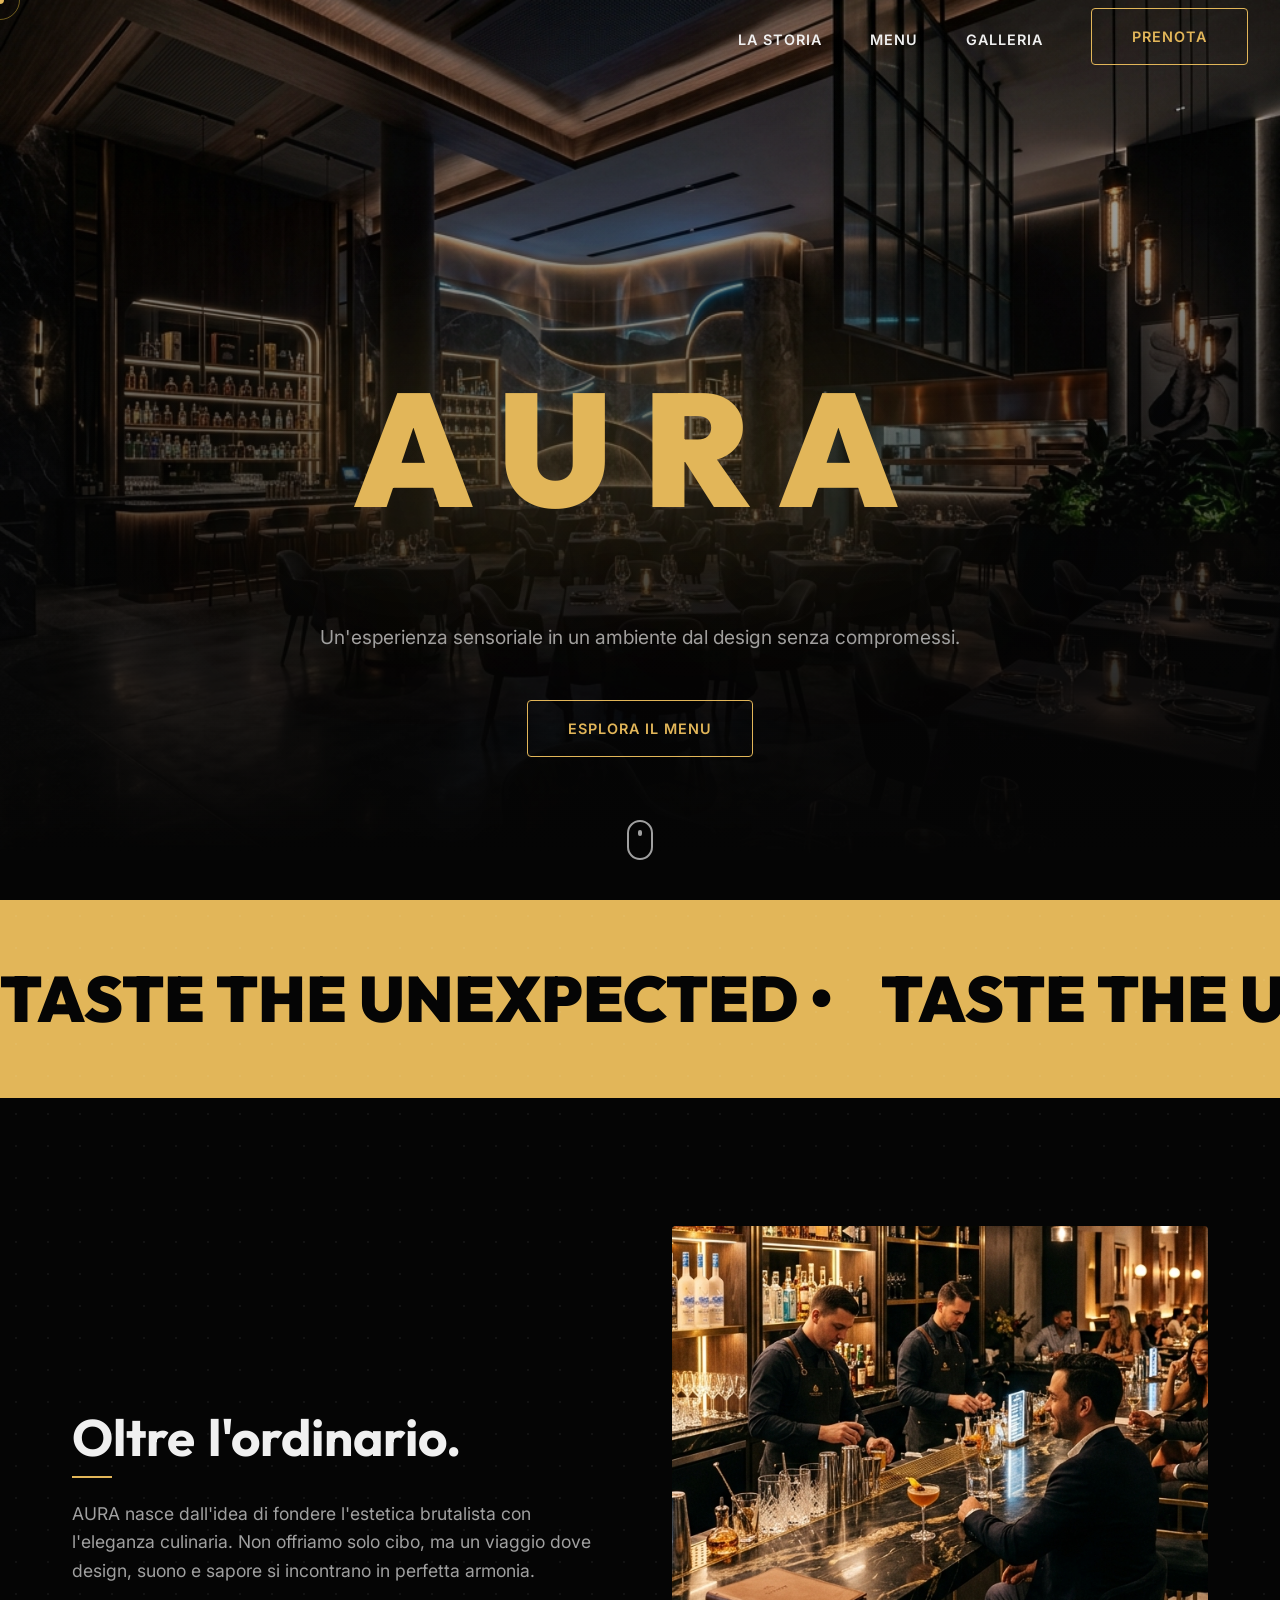
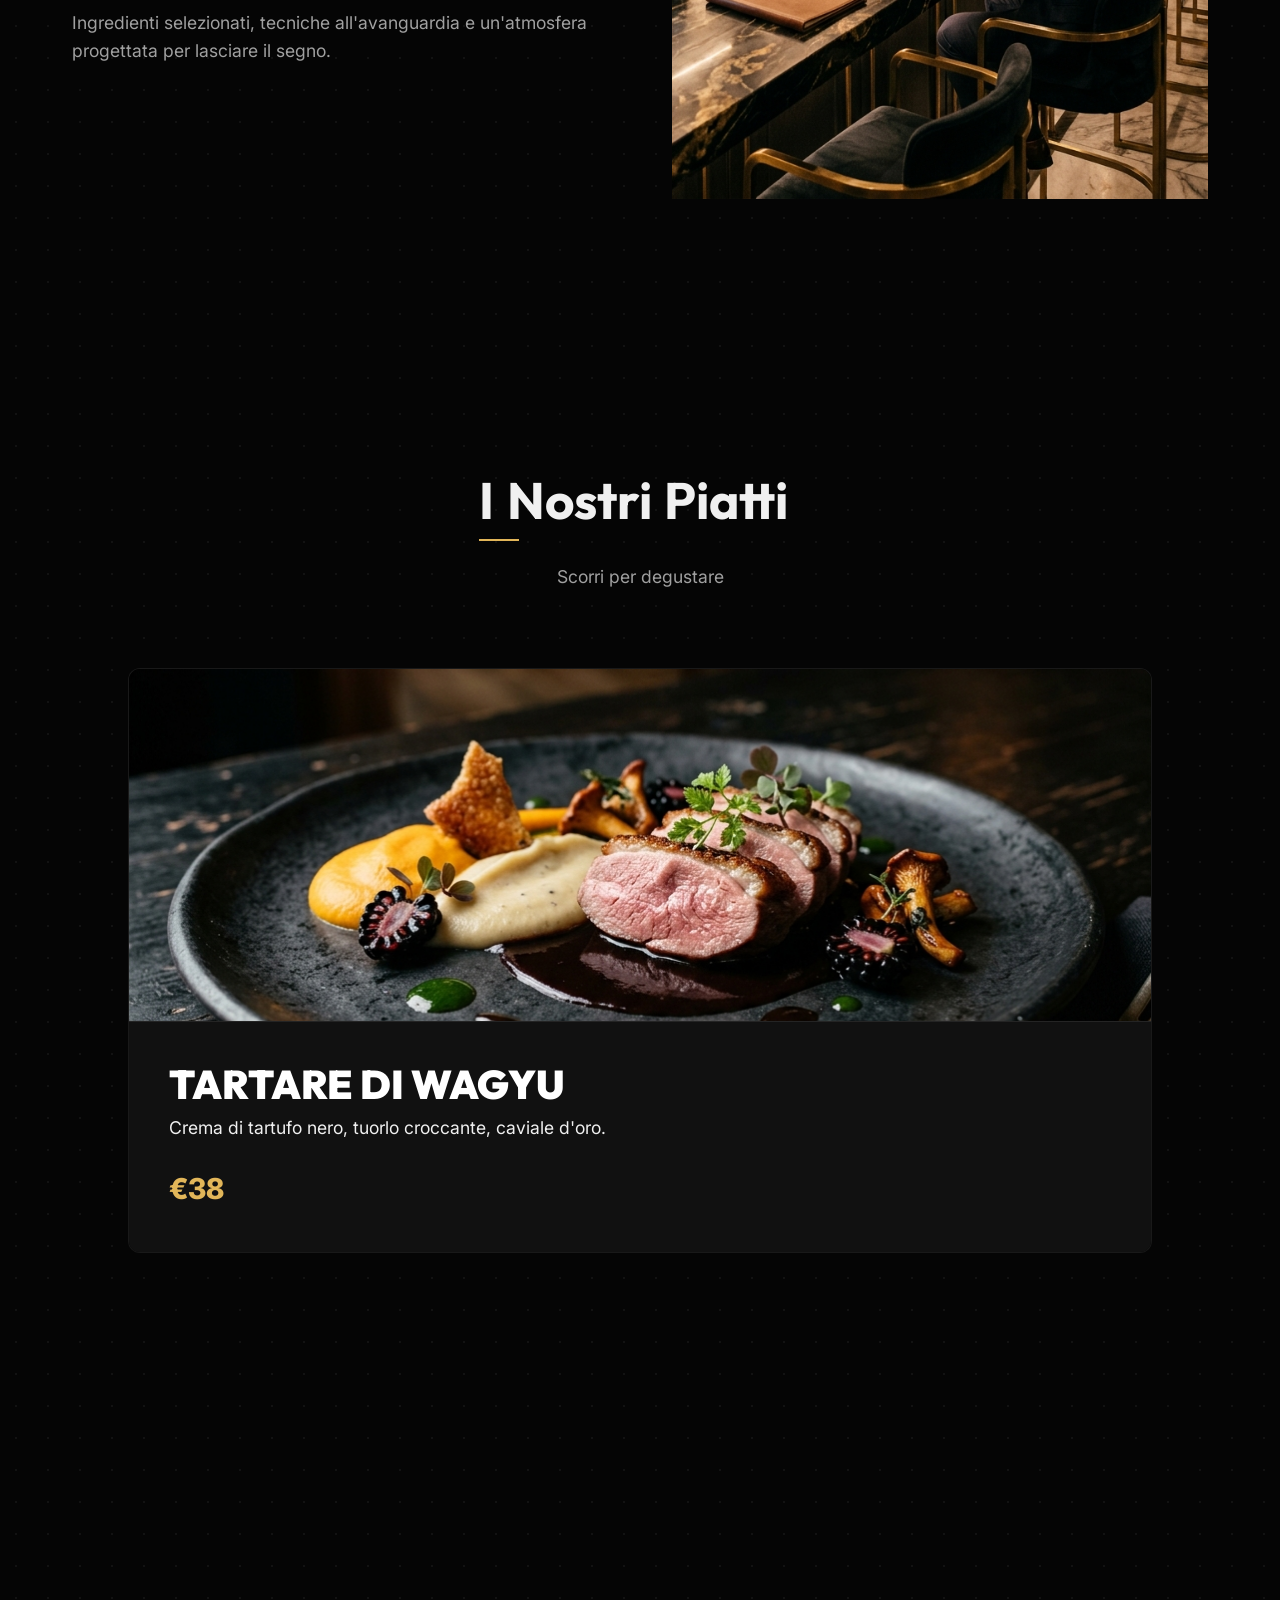
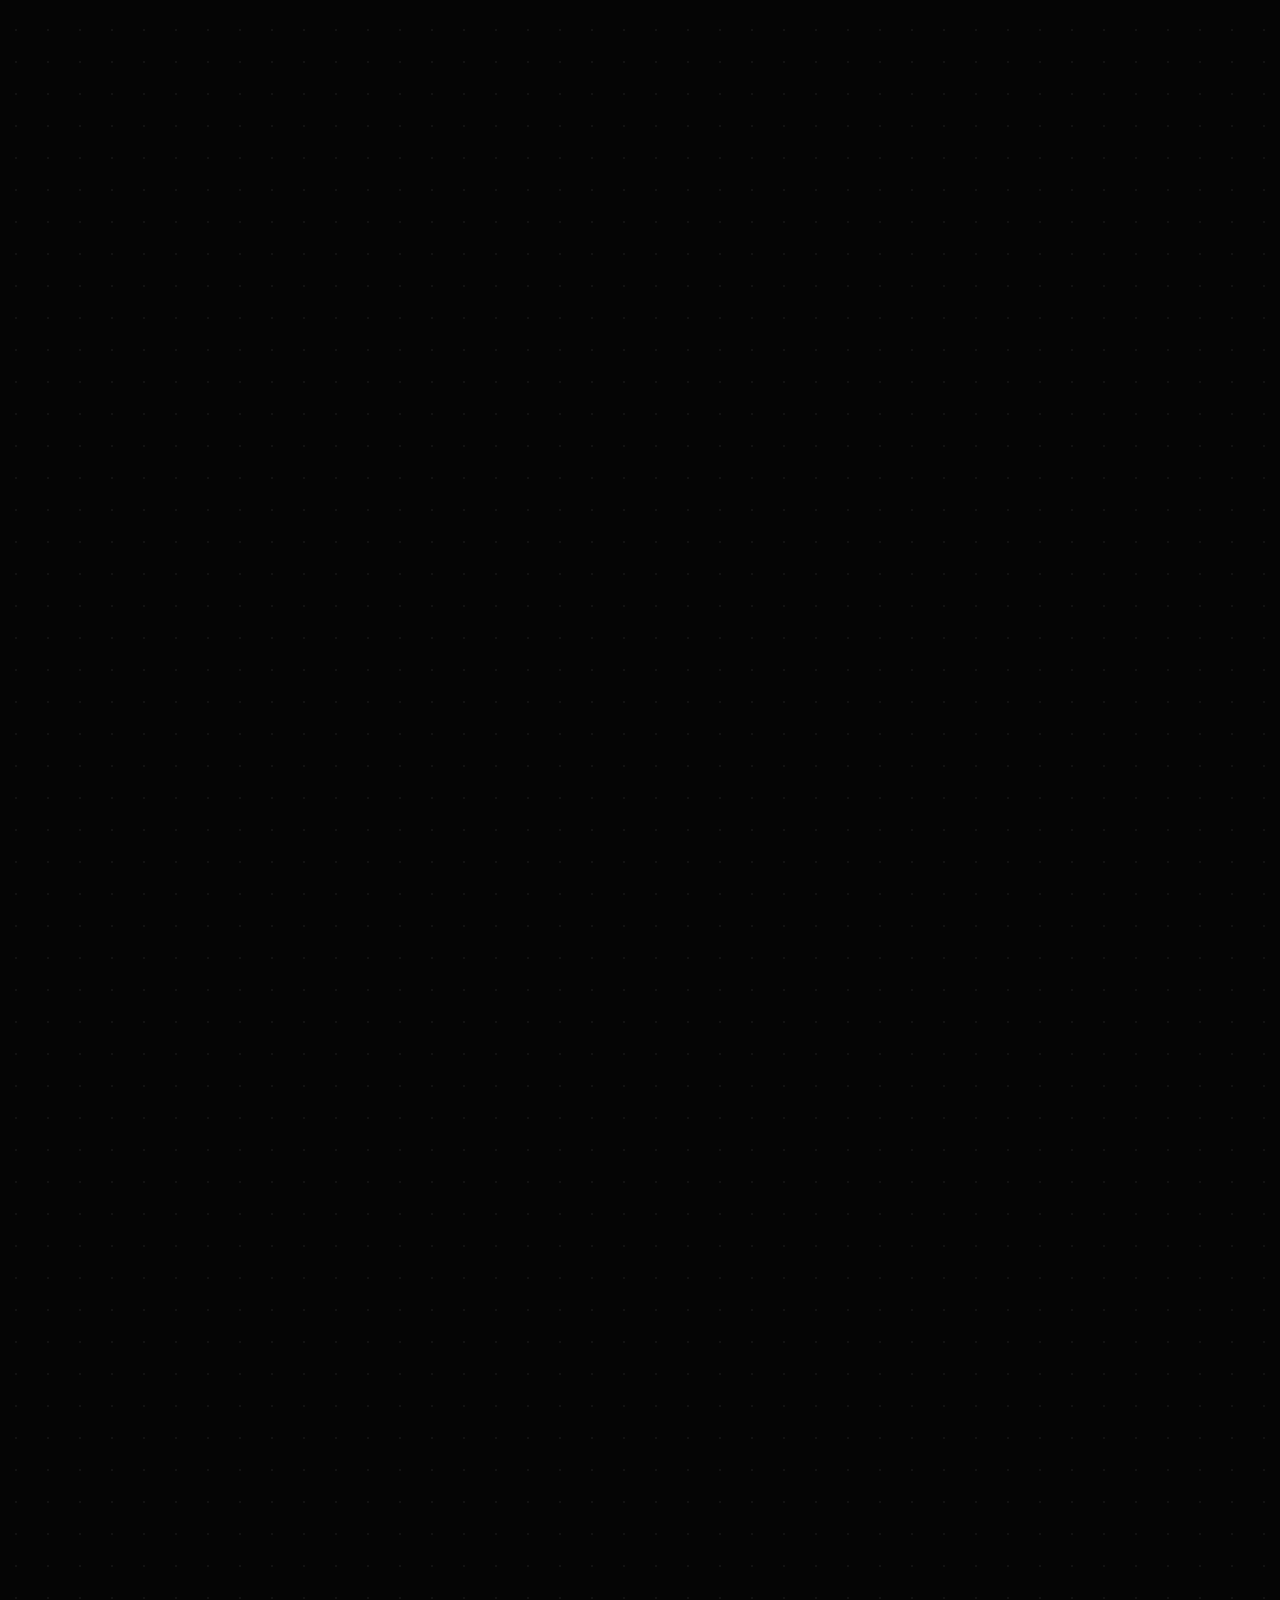
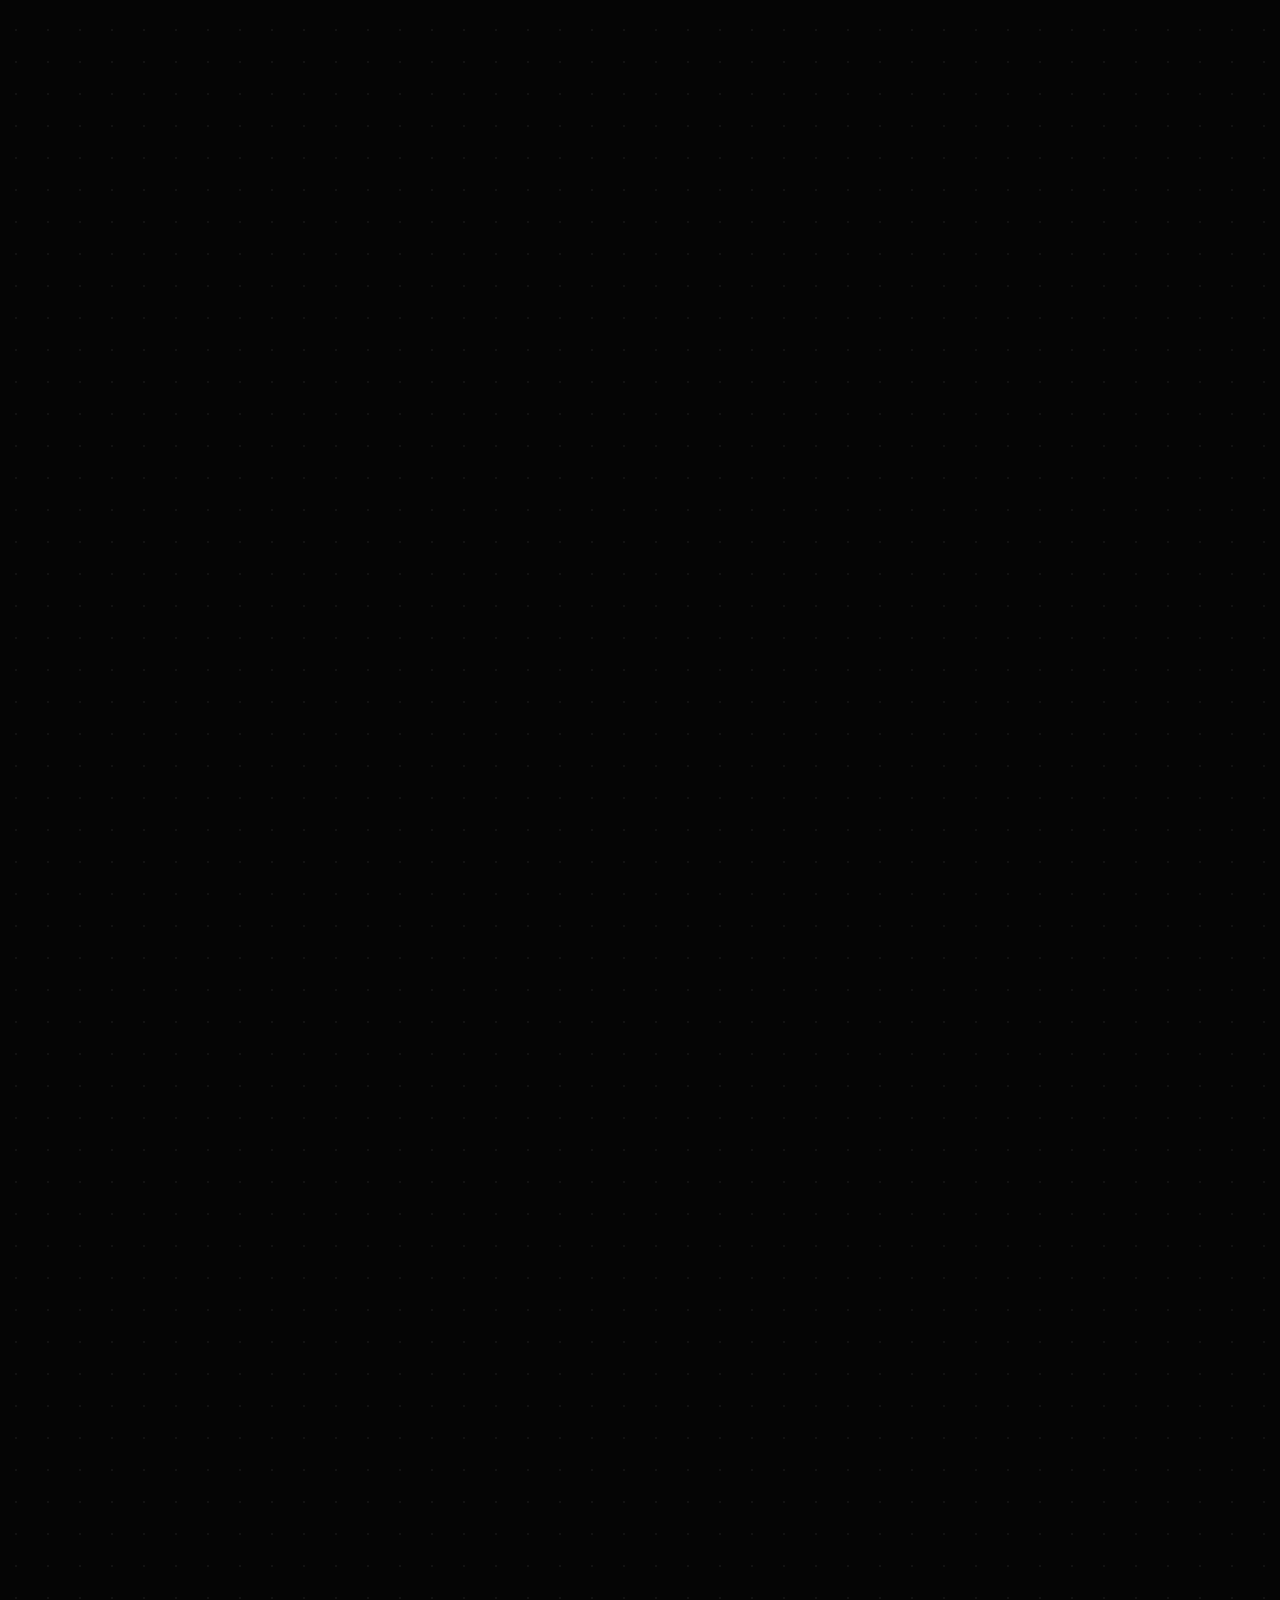
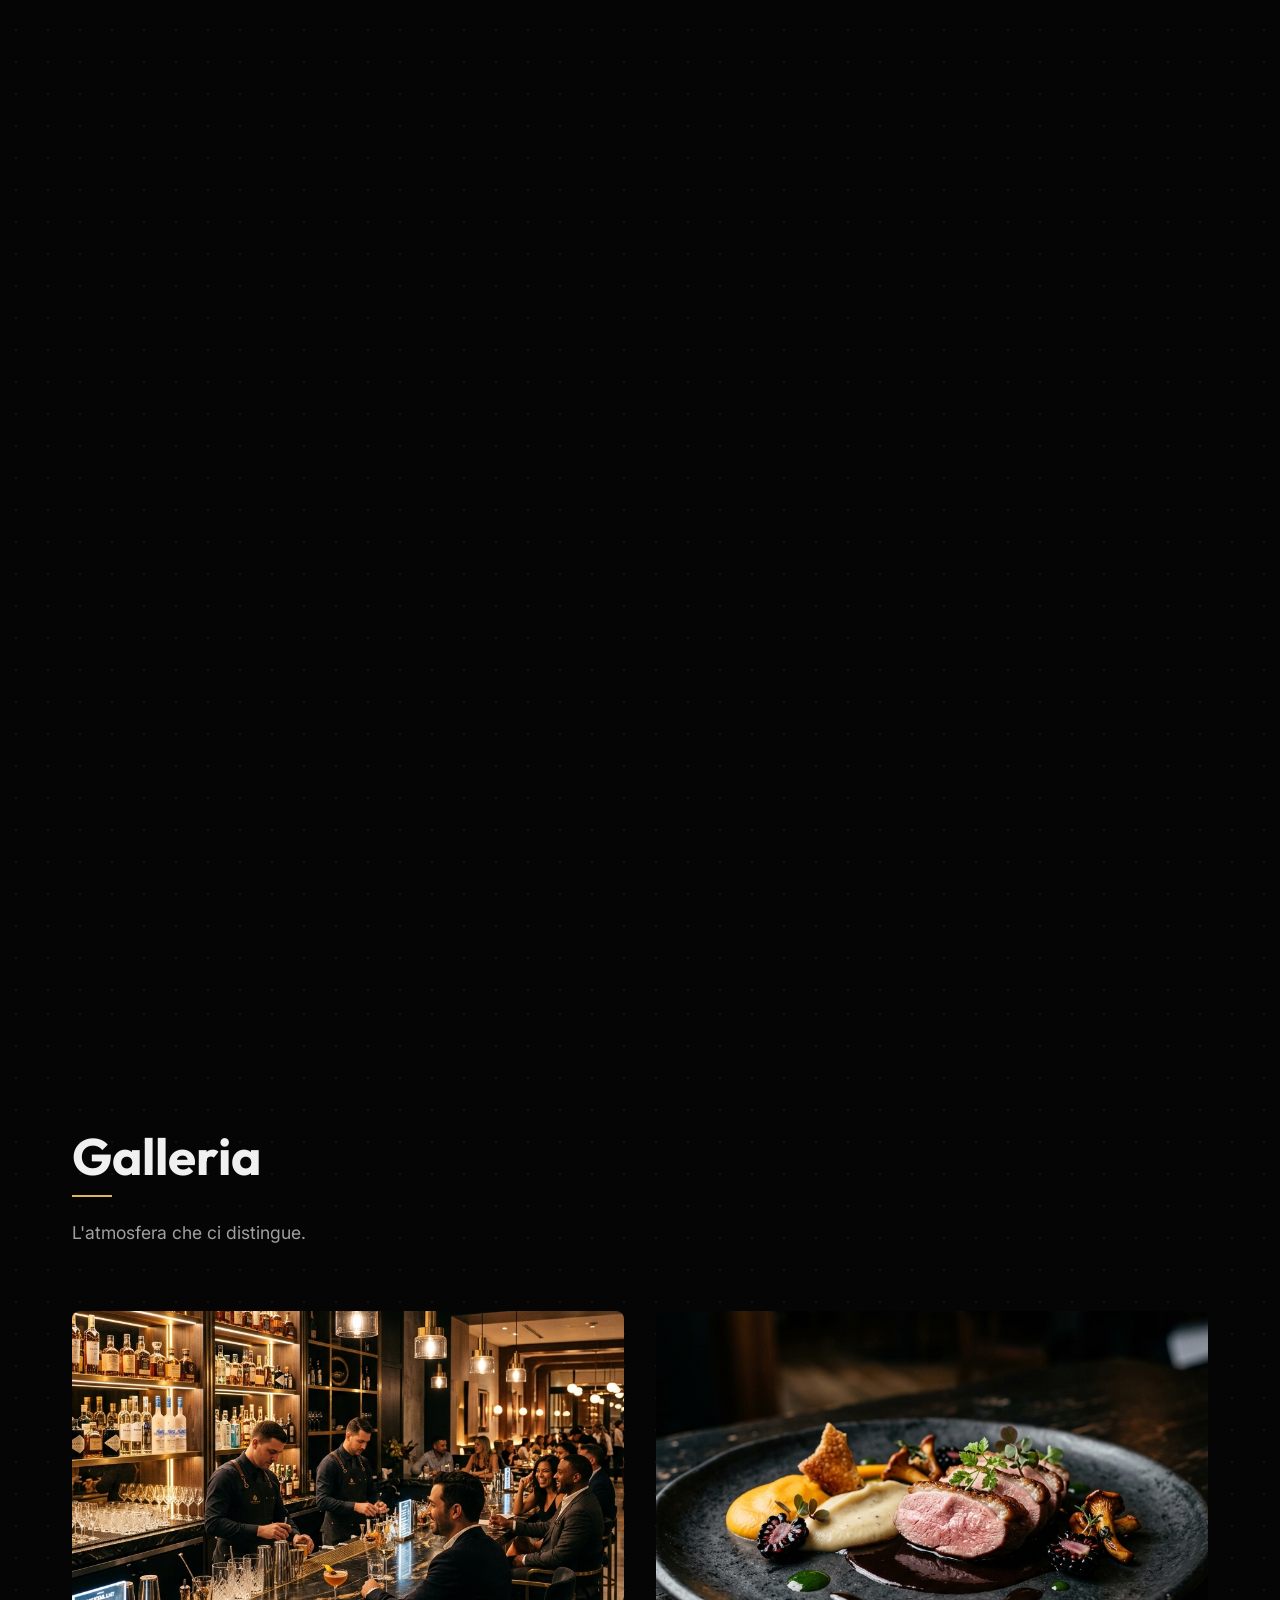
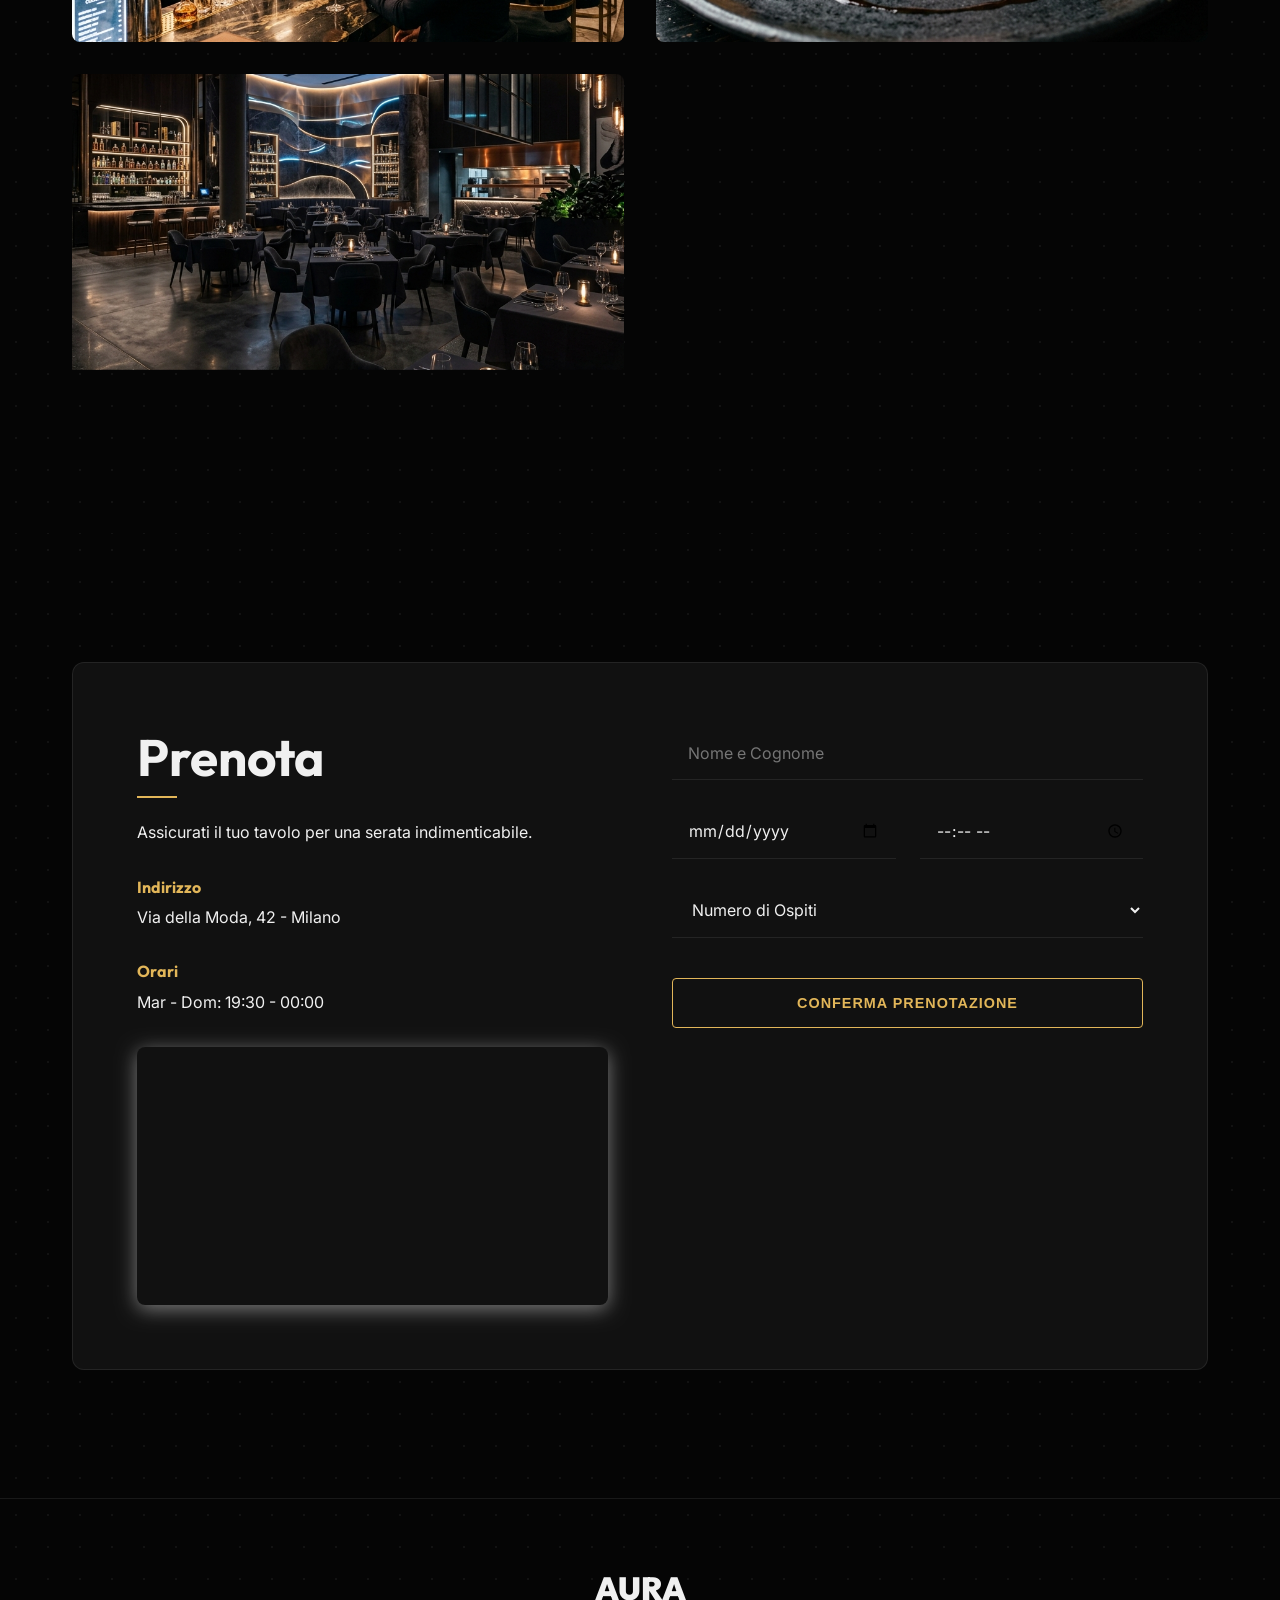
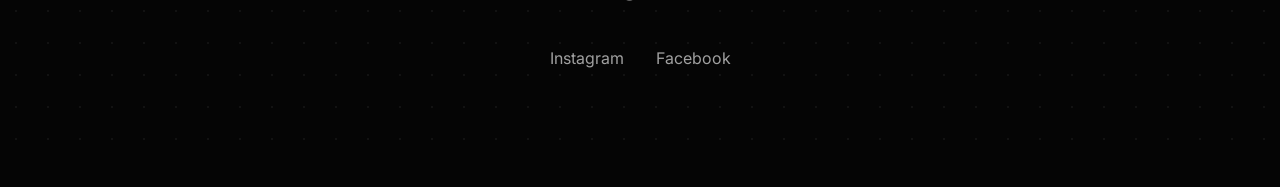
==== index.html @ 0e113607 "Add files via upload" ====
<!DOCTYPE html>
<html lang="it">
<head>
    <meta charset="UTF-8">
    <meta name="viewport" content="width=device-width, initial-scale=1.0">
    <title>AURA | Ristorante Moderno</title>
    <meta name="description" content="AURA - Un'esperienza culinaria moderna ed elegante.">
    <link rel="stylesheet" href="style.css?v=3">
    <link rel="preconnect" href="https://fonts.googleapis.com">
    <link rel="preconnect" href="https://fonts.gstatic.com" crossorigin>
    <link href="https://fonts.googleapis.com/css2?family=Inter:wght@300;400;600;800&family=Outfit:wght@400;700;900&display=swap" rel="stylesheet">
</head>
<body>
    <div class="preloader">AURA</div>
    <div id="cursor" class="custom-cursor"></div>
    <div id="cursor-follower" class="custom-cursor-follower"></div>

    <nav class="navbar" id="navbar">
        <div class="nav-container">
            <a href="#home" class="logo">AURA</a>
            <ul class="nav-links">
                <li><a href="#about" class="nav-item">La Storia</a></li>
                <li><a href="#menu" class="nav-item">Menu</a></li>
                <li><a href="#gallery" class="nav-item">Galleria</a></li>
                <li><a href="#contact" class="nav-item btn-primary">Prenota</a></li>
            </ul>
            <div class="hamburger">
                <span class="bar"></span>
                <span class="bar"></span>
            </div>
        </div>
    </nav>

    <main>
        <!-- HERO SECTION -->
        <header class="hero" id="home">
            <div class="hero-bg" style="background-image: url('assets/hero.png');"></div>
            <div class="hero-overlay"></div>
            <div class="hero-content">
                <p class="hero-subtitle">Un'esperienza sensoriale in un ambiente dal design senza compromessi.</p>
                <a href="#menu" class="btn-primary hero-btn">Esplora il Menu</a>
            </div>
            <div class="scroll-indicator">
                <div class="mouse">
                    <div class="wheel"></div>
                </div>
            </div>
        </header>

        <!-- MARQUEE SECTION -->
        <div class="marquee-section">
            <div class="marquee-inner">
                <span>TASTE THE UNEXPECTED &bull; </span>
                <span>TASTE THE UNEXPECTED &bull; </span>
                <span>TASTE THE UNEXPECTED &bull; </span>
                <span>TASTE THE UNEXPECTED &bull; </span>
                <span>TASTE THE UNEXPECTED &bull; </span>
            </div>
        </div>

        <!-- ABOUT SECTION -->
        <section id="about" class="about section dark-section">
            <div class="container">
                <div class="about-grid">
                    <div class="about-text">
                        <h2 class="section-title scroll-reveal-text"><span class="text-inner">Oltre l'ordinario.</span></h2>
                        <p class="scroll-reveal delay-1">AURA nasce dall'idea di fondere l'estetica brutalista con l'eleganza culinaria. Non offriamo solo cibo, ma un viaggio dove design, suono e sapore si incontrano in perfetta armonia.</p>
                        <p class="scroll-reveal delay-2">Ingredienti selezionati, tecniche all'avanguardia e un'atmosfera progettata per lasciare il segno.</p>
                    </div>
                    <div class="about-image scroll-reveal-scale delay-3">
                        <div class="image-box dark-box">
                            <img src="assets/gallery1.png" alt="AURA Atmosfera">
                        </div>
                    </div>
                </div>
            </div>
        </section>

        <!-- MENU SECTION (PINNED SCROLL) -->
        <section id="menu" class="menu-pinned-section dark-section">
            <div class="menu-sticky-container">
                <div class="menu-header">
                    <h2 class="section-title scroll-reveal-text"><span class="text-inner">I Nostri Piatti</span></h2>
                    <p class="section-subtitle">Scorri per degustare</p>
                </div>
                
                <div class="menu-horizontal-wrapper">
                    <!-- Piatto 1 -->
                    <div class="menu-card bento-item">
                        <div class="card-img-box">
                            <img src="assets/dish1.png" alt="Tartare di Wagyu">
                        </div>
                        <div class="bento-content">
                            <h3 class="dish-title">Tartare di Wagyu</h3>
                            <p class="dish-desc">Crema di tartufo nero, tuorlo croccante, caviale d'oro.</p>
                            <span class="price">€38</span>
                        </div>
                    </div>
                    <!-- Piatto 2 -->
                    <div class="menu-card bento-item">
                        <div class="card-img-box">
                            <img src="../../brain/0fe5d09e-303a-4385-8b49-ede60c1702dc/dish_risotto_1777119007288.png" alt="Risotto Zafferano & Liquirizia">
                        </div>
                        <div class="bento-content">
                            <h3 class="dish-title">Risotto Zafferano</h3>
                            <p class="dish-desc">Zafferano di Navelli, polvere di liquirizia, ristretto di vitello.</p>
                            <span class="price">€28</span>
                        </div>
                    </div>
                    <!-- Piatto 3 -->
                    <div class="menu-card bento-item">
                        <div class="card-img-box">
                            <img src="../../brain/0fe5d09e-303a-4385-8b49-ede60c1702dc/dish_lobster_1777119021095.png" alt="Astice Blu">
                        </div>
                        <div class="bento-content">
                            <h3 class="dish-title">Astice Blu</h3>
                            <p class="dish-desc">Burro nocciola, yuzu, spuma di patate affumicate.</p>
                            <span class="price">€45</span>
                        </div>
                    </div>
                    <!-- Piatto 4 -->
                    <div class="menu-card bento-item">
                        <div class="card-img-box">
                            <img src="assets/hero.png" alt="Degustazione AURA">
                        </div>
                        <div class="bento-content">
                            <h3 class="dish-title">Degustazione AURA</h3>
                            <p class="dish-desc">Il percorso completo dello Chef in 7 portate.</p>
                            <span class="price">€120</span>
                        </div>
                    </div>
                </div>
            </div>
        </section>

        <!-- GALLERY SECTION -->
        <section id="gallery" class="gallery section">
            <div class="container">
                <div class="section-header">
                    <h2 class="section-title scroll-reveal-text"><span class="text-inner">Galleria</span></h2>
                    <p class="section-subtitle scroll-reveal delay-1">L'atmosfera che ci distingue.</p>
                </div>
                <div class="gallery-grid">
                    <div class="gallery-item scroll-reveal-scale"><img src="assets/gallery1.png" alt="Gallery Image 1" class="gallery-img"></div>
                    <div class="gallery-item scroll-reveal-scale delay-1"><img src="assets/dish1.png" alt="Gallery Image 2" class="gallery-img"></div>
                    <div class="gallery-item scroll-reveal-scale delay-2"><img src="assets/hero.png" alt="Gallery Image 3" class="gallery-img"></div>
                </div>
            </div>
        </section>

        <!-- CONTACT SECTION -->
        <section id="contact" class="contact section">
            <div class="container">
                <div class="contact-wrapper scroll-reveal">
                    <div class="contact-info">
                        <h2 class="section-title scroll-reveal-text"><span class="text-inner">Prenota</span></h2>
                        <p class="scroll-reveal delay-1">Assicurati il tuo tavolo per una serata indimenticabile.</p>
                        <div class="info-block scroll-reveal delay-2">
                            <h4>Indirizzo</h4>
                            <p>Via della Moda, 42 - Milano</p>
                        </div>
                        <div class="info-block scroll-reveal delay-3">
                            <h4>Orari</h4>
                            <p>Mar - Dom: 19:30 - 00:00</p>
                        </div>
                        <a href="https://www.google.com/maps/search/?api=1&query=Via+della+Moda+42+Milano" target="_blank" class="map-link scroll-reveal delay-4">
                            <iframe src="https://www.google.com/maps/embed?pb=!1m18!1m12!1m3!1d2798.1565403562635!2d9.186515976527582!3d45.46666873327668!2m3!1f0!2f0!3f0!3m2!1i1024!2i768!4f13.1!3m3!1m2!1s0x4786c6b3e6ccebbd%3A0x6b6c22119eb502!2sPiazza%20della%20Scala%2C%20Milano%20MI!5e0!3m2!1sit!2sit!4v1700000000000!5m2!1sit!2sit" width="100%" height="250" style="border:0; pointer-events: none;" allowfullscreen="" loading="lazy" referrerpolicy="no-referrer-when-downgrade"></iframe>
                        </a>
                    </div>
                    <div class="contact-form scroll-reveal-scale delay-1">
                        <form id="reservation-form">
                            <div class="form-group scroll-reveal">
                                <input type="text" id="name" required placeholder="Nome e Cognome">
                            </div>
                            <div class="form-row">
                                <div class="form-group scroll-reveal delay-1">
                                    <input type="date" id="date" required>
                                </div>
                                <div class="form-group scroll-reveal delay-2">
                                    <input type="time" id="time" required>
                                </div>
                            </div>
                            <div class="form-group scroll-reveal delay-3">
                                <select id="guests" required>
                                    <option value="" disabled selected>Numero di Ospiti</option>
                                    <option value="1">1 Persona</option>
                                    <option value="2">2 Persone</option>
                                    <option value="3">3 Persone</option>
                                    <option value="4">4 Persone</option>
                                    <option value="5+">5+ Persone</option>
                                </select>
                            </div>
                            <button type="submit" class="btn-primary full-width scroll-reveal delay-4">Conferma Prenotazione</button>
                        </form>
                    </div>
                </div>
            </div>
        </section>
    </main>

    <footer>
        <div class="container footer-content scroll-reveal">
            <div class="footer-logo scroll-reveal-scale">AURA</div>
            <div class="footer-social">
                <a href="#" class="scroll-reveal delay-1">Instagram</a>
                <a href="#" class="scroll-reveal delay-2">Facebook</a>
            </div>
            <div class="footer-copy scroll-reveal delay-3">
                &copy; 2026 AURA Restaurant. Tutti i diritti riservati.
            </div>
        </div>
    </footer>

    <script src="script.js"></script>

    <!-- Lightbox Modal -->
    <div id="lightbox" class="lightbox">
        <span class="lightbox-close">&times;</span>
        <img id="lightbox-img" src="" alt="Fullscreen view">
    </div>
</body>
</html>
---- style.css ----
:root {
    --bg-color: #050505;
    --text-primary: #f0f0f0;
    --text-secondary: #a0a0a0;
    --accent: #E2B659; /* Premium Gold */
    --accent-hover: #F9D776;
    --card-bg: #111111;
    --border-color: rgba(255, 255, 255, 0.08);
    --nav-height: 80px;
    
    --font-heading: 'Outfit', sans-serif;
    --font-body: 'Inter', sans-serif;
    
    --transition-fast: 0.3s ease;
    --transition-slow: 0.8s cubic-bezier(0.16, 1, 0.3, 1);

    /* Premium Dot Grid Pattern */
    --starry-pattern: radial-gradient(rgba(255, 255, 255, 0.05) 1px, transparent 1px);
    --starry-size: 32px 32px;
    --starry-pos: 0 0;
}

* {
    margin: 0;
    padding: 0;
    box-sizing: border-box;
}

html {
    scroll-behavior: smooth;
    font-size: 16px;
}

body {
    background-color: var(--bg-color);
    color: var(--text-primary);
    font-family: var(--font-body);
    line-height: 1.6;
    cursor: none; /* Custom cursor */
}

/* Smooth Page Scroll Base */
html {
    scroll-behavior: smooth;
    font-size: 16px;
}

/* Custom Cursor */
.custom-cursor {
    width: 8px;
    height: 8px;
    background-color: var(--accent);
    border-radius: 50%;
    position: fixed;
    pointer-events: none;
    z-index: 9999;
    transform: translate(-50%, -50%);
    transition: transform 0.1s ease;
}

.custom-cursor-follower {
    width: 40px;
    height: 40px;
    border: 1px solid rgba(212, 175, 55, 0.5);
    border-radius: 50%;
    position: fixed;
    pointer-events: none;
    z-index: 9998;
    transform: translate(-50%, -50%);
    transition: width 0.3s cubic-bezier(0.16, 1, 0.3, 1), height 0.3s cubic-bezier(0.16, 1, 0.3, 1), background-color 0.3s ease, border-radius 0.3s ease;
    display: flex;
    align-items: center;
    justify-content: center;
}

.custom-cursor-follower::after {
    content: attr(data-text);
    color: var(--bg-color);
    font-size: 0.8rem;
    font-weight: 800;
    font-family: var(--font-heading);
    opacity: 0;
    transition: opacity 0.3s ease;
}

body:hover .custom-cursor-follower.active {
    width: 60px;
    height: 60px;
    background-color: rgba(212, 175, 55, 0.1);
    border-color: var(--accent);
}

body:hover .custom-cursor-follower.view-mode {
    width: 80px;
    height: 80px;
    background-color: var(--accent);
    border-color: var(--accent);
}

body:hover .custom-cursor-follower.view-mode::after {
    opacity: 1;
}

/* Preloader */
.preloader {
    position: fixed;
    top: 0;
    left: 0;
    width: 100%;
    height: 100vh;
    background-color: var(--bg-color);
    z-index: 10000;
    display: flex;
    align-items: center;
    justify-content: center;
    font-family: var(--font-heading);
    font-size: 3rem;
    font-weight: 900;
    color: var(--accent);
    transition: transform 0.8s cubic-bezier(0.76, 0, 0.24, 1);
}

.preloader.hide {
    transform: translateY(-100%);
}

/* Marquee Section */
.marquee-section {
    padding: 3rem 0;
    background-color: var(--accent); /* the text is accent, wait, marquee has accent bg */
    background-image: var(--starry-pattern);
    background-size: var(--starry-size);
    background-position: var(--starry-pos);
    color: var(--bg-color);
    overflow: hidden;
    position: relative;
    z-index: 2;
}

.marquee-inner {
    display: flex;
    width: max-content;
    animation: marquee 20s linear infinite;
}

.marquee-inner span {
    font-size: 4rem;
    font-family: var(--font-heading);
    font-weight: 900;
    padding-right: 3rem;
    white-space: nowrap;
    text-transform: uppercase;
}

@keyframes marquee {
    0% { transform: translateX(0); }
    100% { transform: translateX(-50%); }
}

/* Typography */
h1, h2, h3, h4 {
    font-family: var(--font-heading);
    font-weight: 700;
    line-height: 1.2;
}

a {
    text-decoration: none;
    color: inherit;
}

.container {
    max-width: 1200px;
    margin: 0 auto;
    padding: 0 2rem;
}

.section {
    padding: 8rem 0;
    position: relative;
    background-color: var(--bg-color);
    background-image: var(--starry-pattern);
    background-size: var(--starry-size);
    background-position: var(--starry-pos);
    z-index: 2;
}

/* Buttons */
.btn-primary {
    display: inline-block;
    padding: 1rem 2.5rem;
    background-color: transparent;
    color: var(--accent);
    border: 1px solid var(--accent);
    border-radius: 4px;
    font-weight: 600;
    text-transform: uppercase;
    letter-spacing: 1px;
    font-size: 0.9rem;
    transition: color 0.3s ease, transform 0.5s cubic-bezier(0.16, 1, 0.3, 1);
    cursor: pointer;
    position: relative;
    overflow: hidden;
}

.btn-primary::before {
    content: '';
    position: absolute;
    top: 0;
    left: 0;
    width: 100%;
    height: 100%;
    background-color: var(--accent);
    transform: scaleX(0);
    transform-origin: right;
    transition: transform 0.4s cubic-bezier(0.16, 1, 0.3, 1);
    z-index: -1;
}

.btn-primary:hover {
    color: var(--bg-color);
}

.btn-primary:hover::before {
    transform: scaleX(1);
    transform-origin: left;
}

/* Navbar */
.navbar {
    position: fixed;
    top: 0;
    left: 0;
    width: 100%;
    height: var(--nav-height);
    z-index: 1000;
    transition: var(--transition-fast);
    background: transparent;
}

.navbar.scrolled {
    background: rgba(5, 5, 5, 0.9);
    backdrop-filter: blur(10px);
    border-bottom: 1px solid var(--border-color);
}

.nav-container {
    max-width: 1400px;
    margin: 0 auto;
    padding: 0 2rem;
    display: flex;
    justify-content: space-between;
    align-items: center;
    height: 100%;
}

.logo {
    font-family: var(--font-heading);
    font-size: 2rem;
    font-weight: 900;
    letter-spacing: 6px;
    color: var(--text-primary);
    transform-origin: center center;
    display: inline-block;
    -webkit-font-smoothing: antialiased;
    -moz-osx-font-smoothing: grayscale;
    z-index: 2000;
}

.nav-links {
    display: flex;
    list-style: none;
    gap: 3rem;
    align-items: center;
}

.nav-item {
    font-size: 0.9rem;
    text-transform: uppercase;
    letter-spacing: 1px;
    font-weight: 600;
    position: relative;
    display: inline-block;
    transition: transform 0.5s cubic-bezier(0.16, 1, 0.3, 1);
}

.nav-links a:not(.btn-primary)::after {
    content: '';
    position: absolute;
    bottom: -5px;
    left: 0;
    width: 100%;
    height: 1px;
    background-color: var(--accent);
    transform: scaleX(0);
    transform-origin: right;
    transition: transform 0.3s ease;
}

.nav-links a:not(.btn-primary):hover::after {
    transform: scaleX(1);
    transform-origin: left;
}

.hamburger {
    display: none;
    cursor: pointer;
}

/* Hero Section */
.hero {
    height: 100vh;
    position: relative;
    display: flex;
    align-items: center;
    justify-content: center;
    overflow: hidden;
}

.hero-bg {
    position: fixed;
    top: 0;
    left: 0;
    width: 100%;
    height: 100vh;
    background-size: cover;
    background-position: center;
    z-index: -2;
    transform: scale(1.1);
    transition: transform 10s ease-out;
}

.hero.loaded .hero-bg {
    transform: scale(1);
}

.hero-overlay {
    position: fixed;
    top: 0;
    left: 0;
    width: 100%;
    height: 100vh;
    background: linear-gradient(to bottom, rgba(0,0,0,0.2) 0%, rgba(5,5,5,1) 95%);
    z-index: -1;
}

.hero-content {
    text-align: center;
    width: 100%;
    max-width: 1000px;
    padding: 0 2rem;
    z-index: 1;
    position: absolute;
    bottom: 15%;
    left: 50%;
    transform: translateX(-50%);
}

.hero-title {
    font-size: clamp(3rem, 7.5vw, 8rem);
    display: flex;
    flex-direction: column;
    margin-bottom: 1.5rem;
    line-height: 0.95;
    letter-spacing: -2px;
    text-transform: uppercase;
}

.title-line {
    display: block;
    opacity: 0;
    transform: translateY(60px);
    animation: fadeUp 1.2s cubic-bezier(0.16, 1, 0.3, 1) forwards;
}

.title-line:nth-child(2) {
    animation-delay: 0.15s;
}

.highlight {
    background: linear-gradient(90deg, var(--accent), var(--accent-hover));
    -webkit-background-clip: text;
    -webkit-text-fill-color: transparent;
    color: var(--accent);
}

.hero-subtitle {
    font-size: 1.2rem;
    color: var(--text-secondary);
    margin-bottom: 3rem;
    opacity: 0;
    transform: translateY(30px);
    animation: fadeUp 1.2s cubic-bezier(0.16, 1, 0.3, 1) forwards 0.3s;
}

.hero-btn {
    opacity: 0;
    animation: fadeUp 1.2s cubic-bezier(0.16, 1, 0.3, 1) forwards 0.45s;
}

.scroll-indicator {
    position: absolute;
    bottom: 40px;
    left: 50%;
    transform: translateX(-50%);
    opacity: 0;
    animation: fadeIn 1s ease forwards 1s;
}

.mouse {
    width: 26px;
    height: 40px;
    border: 2px solid var(--text-secondary);
    border-radius: 20px;
    position: relative;
}

.wheel {
    width: 4px;
    height: 6px;
    background: var(--text-secondary);
    border-radius: 2px;
    position: absolute;
    top: 8px;
    left: 50%;
    transform: translateX(-50%);
    animation: scroll 1.5s infinite;
}

/* About Section */
.about-grid {
    display: grid;
    grid-template-columns: 1fr 1fr;
    gap: 4rem;
    align-items: center;
}

.section-title {
    font-size: clamp(2rem, 4vw, 3.5rem);
    margin-bottom: 2rem;
    position: relative;
    display: inline-block;
}

.section-title::after {
    content: '';
    position: absolute;
    bottom: -10px;
    left: 0;
    width: 40px;
    height: 2px;
    background-color: var(--accent);
}

.about-text p {
    color: var(--text-secondary);
    font-size: 1.1rem;
    margin-bottom: 1.5rem;
}

.about-image {
    position: relative;
}

.image-box {
    width: 100%;
    padding-bottom: 120%; /* Aspect ratio */
    border-radius: 4px;
    overflow: hidden;
    position: relative;
    transition: transform 0.6s cubic-bezier(0.16, 1, 0.3, 1), box-shadow 0.6s cubic-bezier(0.16, 1, 0.3, 1);
    transform-style: preserve-3d;
}

.image-box img {
    position: absolute;
    top: -10%; /* Give extra room for parallax */
    left: -10%;
    width: 120%;
    height: 120%;
    object-fit: cover;
    transform: translateY(var(--parallax-y, 0px)) scale(1.1);
    transition: transform 0.2s linear; /* Fast for parallax */
}

/* Menu Section */
.section-subtitle {
    color: var(--text-secondary);
    font-size: 1.1rem;
    margin-bottom: 4rem;
}

/* Menu Pinned Scroll Section */
.menu-pinned-section {
    height: 600vh; /* Aumentato per rendere il sito più lungo e lo scroll più controllato */
    position: relative;
    background-color: var(--bg-color);
    background-image: var(--starry-pattern);
    background-size: var(--starry-size);
    background-position: var(--starry-pos);
    z-index: 2;
}

.menu-sticky-container {
    position: sticky;
    top: 0;
    height: 100vh;
    width: 100%;
    overflow: hidden;
    display: flex;
    flex-direction: column;
    justify-content: center;
    align-items: flex-start; /* FONDAMENTALE: Fa partire il carosello dal margine sinistro! */
}

.menu-header {
    position: absolute;
    top: 8vh; /* Alzato verso l'alto */
    left: 0;
    width: 100%;
    text-align: center;
    z-index: 10;
}

.menu-horizontal-wrapper {
    display: flex;
    gap: 20vw;
    padding: 0 10vw;
    align-items: center;
    height: 65vh; /* Ridotto per non toccare il titolo */
    margin-top: 25vh; /* Spinto in basso per lasciare spazio al titolo "I Nostri Piatti" */
    will-change: transform;
    width: max-content;
}

.menu-card {
    width: 80vw; /* Riquadri larghissimi, esatti 80% dello schermo */
    max-width: none; /* Rimosso limite massimo per evitare che schermi grandi ne vedano due */
    height: 100%;
    flex-shrink: 0;
    display: flex;
    flex-direction: column;
    justify-content: flex-start;
    padding: 0; /* Padding rimosso dal contenitore per permettere all'immagine di riempirlo */
    position: relative;
    border-radius: 12px;
    background-color: var(--bg-color); /* Sfondo solido per il testo */
    border: 1px solid var(--border-color);
    transition: transform 0.6s cubic-bezier(0.16, 1, 0.3, 1), box-shadow 0.6s cubic-bezier(0.16, 1, 0.3, 1);
    transform-style: preserve-3d;
    overflow: hidden;
}

.card-img-box {
    position: relative;
    width: 100%;
    flex: 1; /* L'immagine prende tutto lo spazio rimanente */
    overflow: hidden;
    z-index: 0;
}

.card-img-box img {
    width: 100%;
    height: 100%;
    object-fit: cover;
    transition: transform 0.8s cubic-bezier(0.16, 1, 0.3, 1);
}

.menu-card:hover .card-img-box img {
    transform: scale(1.08); /* Effetto zoom più pronunciato al passaggio del mouse */
}

.menu-card .bento-content {
    position: relative;
    z-index: 2;
    padding: 2.5rem;
    background-color: var(--card-bg); /* Il testo ha il suo blocco scuro sotto l'immagine */
    transform: translateZ(30px); /* Leggero effetto 3D sul blocco di testo */
    border-top: 1px solid var(--border-color);
}

.menu-card .dish-title {
    font-size: 2.5rem;
    color: white;
    font-family: var(--font-heading);
    font-weight: 900;
    text-transform: uppercase;
    line-height: 1.1;
    margin-bottom: 0.5rem;
}

.menu-card .dish-desc {
    font-size: 1.1rem;
    color: var(--text-color);
    margin-bottom: 1.5rem;
}

.menu-card .price {
    font-size: 1.8rem;
    color: var(--accent);
    font-weight: 800;
    display: inline-block;
}

/* Gallery */
.gallery-grid {
    display: grid;
    grid-template-columns: repeat(2, 1fr);
    gap: 2rem;
}

.gallery-item {
    position: relative;
    border-radius: 8px;
    overflow: hidden;
    padding-bottom: 60%;
    transition: transform 0.6s cubic-bezier(0.16, 1, 0.3, 1), box-shadow 0.6s cubic-bezier(0.16, 1, 0.3, 1);
    transform-style: preserve-3d;
}

.gallery-item img {
    position: absolute;
    top: 0;
    left: 0;
    width: 100%;
    height: 100%;
    object-fit: cover;
    transform: translateY(var(--parallax-y, 0px)) scale(1.15);
    transition: transform 0.2s linear, filter 0.8s ease;
}

.gallery-item:hover img {
    transform: translateY(var(--parallax-y, 0px)) scale(1.05);
    filter: brightness(0.7);
}

/* Contact */
.contact-wrapper {
    display: grid;
    grid-template-columns: 1fr 1fr;
    gap: 4rem;
    background-color: var(--card-bg);
    padding: 4rem;
    border-radius: 12px;
    border: 1px solid var(--border-color);
}

.info-block {
    margin-top: 2rem;
}

.info-block h4 {
    color: var(--accent);
    margin-bottom: 0.5rem;
}

.map-link {
    display: block;
    margin-top: 2rem;
    border-radius: 8px;
    overflow: hidden;
    filter: grayscale(100%) invert(90%);
    transition: transform 0.4s cubic-bezier(0.16, 1, 0.3, 1), filter 0.4s ease;
    cursor: pointer;
    box-shadow: 0 4px 20px rgba(0,0,0,0.5);
}

.map-link:hover {
    transform: scale(1.03);
    filter: grayscale(20%) invert(10%);
}

.contact-form .form-group {
    margin-bottom: 1.5rem;
}

.form-row {
    display: flex;
    gap: 1.5rem;
}

.form-row .form-group {
    flex: 1;
}

input, select {
    width: 100%;
    padding: 1rem;
    background-color: transparent;
    border: none;
    border-bottom: 1px solid var(--border-color);
    color: var(--text-primary);
    font-family: var(--font-body);
    font-size: 1rem;
    transition: border-color 0.3s ease;
}

input:focus, select:focus {
    outline: none;
    border-bottom-color: var(--accent);
}

input[type="date"], input[type="time"], select {
    cursor: pointer;
}

select option {
    background-color: #111111; /* var(--card-bg) non sempre preso da browser nativi */
    color: #f0f0f0;
}

.full-width {
    width: 100%;
    margin-top: 1rem;
}

/* Footer */
footer {
    border-top: 1px solid var(--border-color);
    padding: 4rem 0 2rem;
    text-align: center;
    position: relative;
    z-index: 2;
    background-color: var(--bg-color);
    background-image: var(--starry-pattern);
    background-size: var(--starry-size);
    background-position: var(--starry-pos);
}

.footer-logo {
    font-family: var(--font-heading);
    font-size: 2rem;
    font-weight: 900;
    margin-bottom: 2rem;
}

.footer-social {
    display: flex;
    justify-content: center;
    gap: 2rem;
    margin-bottom: 2rem;
}

.footer-social a {
    color: var(--text-secondary);
    transition: color 0.3s ease;
}

.footer-social a:hover {
    color: var(--accent);
}

.footer-copy {
    color: var(--text-secondary);
    font-size: 0.9rem;
}

/* Animations */
@keyframes fadeUp {
    from {
        opacity: 0;
        transform: translateY(60px);
    }
    to {
        opacity: 1;
        transform: translateY(0);
    }
}

@keyframes fadeIn {
    from { opacity: 0; }
    to { opacity: 1; }
}

@keyframes scroll {
    0% { transform: translate(-50%, 0); opacity: 1; }
    100% { transform: translate(-50%, 15px); opacity: 0; }
}

/* Scroll Reveal (Fade & Slide) */
.scroll-reveal {
    opacity: 0;
    transform: translateY(60px);
    transition: opacity 1.2s cubic-bezier(0.16, 1, 0.3, 1), transform 1.2s cubic-bezier(0.16, 1, 0.3, 1);
}

.scroll-reveal.visible {
    opacity: 1;
    transform: translateY(0);
}

/* Text Mask Reveal (Lando Norris style) */
.scroll-reveal-text {
    display: inline-block;
    vertical-align: top;
}

.word-mask {
    overflow: hidden;
    display: inline-block;
    vertical-align: top;
    margin-right: 0.25em; /* Space between words */
}

.word-inner {
    display: inline-block;
    transform: translateY(110%) rotate(4deg);
    transform-origin: left bottom;
    transition: transform 1.2s cubic-bezier(0.16, 1, 0.3, 1);
}

.scroll-reveal-text.visible .word-inner {
    transform: translateY(0) rotate(0deg);
}

/* Lightbox */
.lightbox {
    position: fixed;
    top: 0;
    left: 0;
    width: 100%;
    height: 100vh;
    background-color: rgba(5, 5, 5, 0.95);
    z-index: 100000;
    display: flex;
    justify-content: center;
    align-items: center;
    opacity: 0;
    pointer-events: none;
    transition: opacity 0.4s ease;
}

.lightbox.active {
    opacity: 1;
    pointer-events: auto;
}

.lightbox img {
    max-width: 90%;
    max-height: 90vh;
    object-fit: contain;
    transform: scale(0.9);
    transition: transform 0.4s cubic-bezier(0.16, 1, 0.3, 1);
    box-shadow: 0 20px 50px rgba(0,0,0,0.8);
    border-radius: 4px;
}

.lightbox.active img {
    transform: scale(1);
}

.lightbox-close {
    position: absolute;
    top: 30px;
    right: 40px;
    font-size: 4rem;
    color: var(--accent);
    cursor: pointer;
    font-family: var(--font-heading);
    transition: color 0.3s ease;
    line-height: 1;
}

.lightbox-close:hover {
    color: white;
}

/* Image Scale Reveal */
.scroll-reveal-scale {
    opacity: 0;
    transform: scale(1.05) translateY(40px);
    transition: opacity 1.4s cubic-bezier(0.16, 1, 0.3, 1), transform 1.4s cubic-bezier(0.16, 1, 0.3, 1);
}

.scroll-reveal-scale.visible {
    opacity: 1;
    transform: scale(1) translateY(0);
}

.delay-1 { transition-delay: 0.15s; }
.delay-2 { transition-delay: 0.3s; }
.delay-3 { transition-delay: 0.45s; }

/* Responsive Design */
@media (max-width: 992px) {
    .about-grid, .contact-wrapper {
        grid-template-columns: 1fr;
    }
    
    .menu-bento-grid {
        grid-template-columns: repeat(2, 1fr);
    }
    
    .bento-item.large {
        grid-column: span 2;
        grid-row: span 1;
    }
}

@media (max-width: 768px) {
    .nav-links {
        position: fixed;
        top: 0;
        right: -100%;
        width: 100%;
        height: 100vh;
        background-color: var(--bg-color);
        flex-direction: column;
        justify-content: center;
        transition: right 0.4s ease;
    }
    
    .nav-links.active {
        right: 0;
    }
    
    .hamburger {
        display: flex;
        flex-direction: column;
        gap: 6px;
        z-index: 1001;
    }
    
    .bar {
        width: 25px;
        height: 2px;
        background-color: var(--text-primary);
        transition: 0.3s ease;
    }
    
    .hamburger.active .bar:nth-child(1) {
        transform: translateY(8px) rotate(45deg);
    }
    
    .hamburger.active .bar:nth-child(2) {
        transform: translateY(-8px) rotate(-45deg);
    }

    .gallery-grid {
        grid-template-columns: 1fr;
    }
    
    .menu-bento-grid {
        grid-template-columns: 1fr;
    }
    
    .bento-item.large, .bento-item.wide {
        grid-column: span 1;
    }
    
    .contact-wrapper {
        padding: 2rem;
    }
    
    .form-row {
        flex-direction: column;
        gap: 0;
    }
    
    .custom-cursor, .custom-cursor-follower {
        display: none; /* Hide custom cursor on mobile */
    }
    
    body {
        cursor: auto;
    }
}
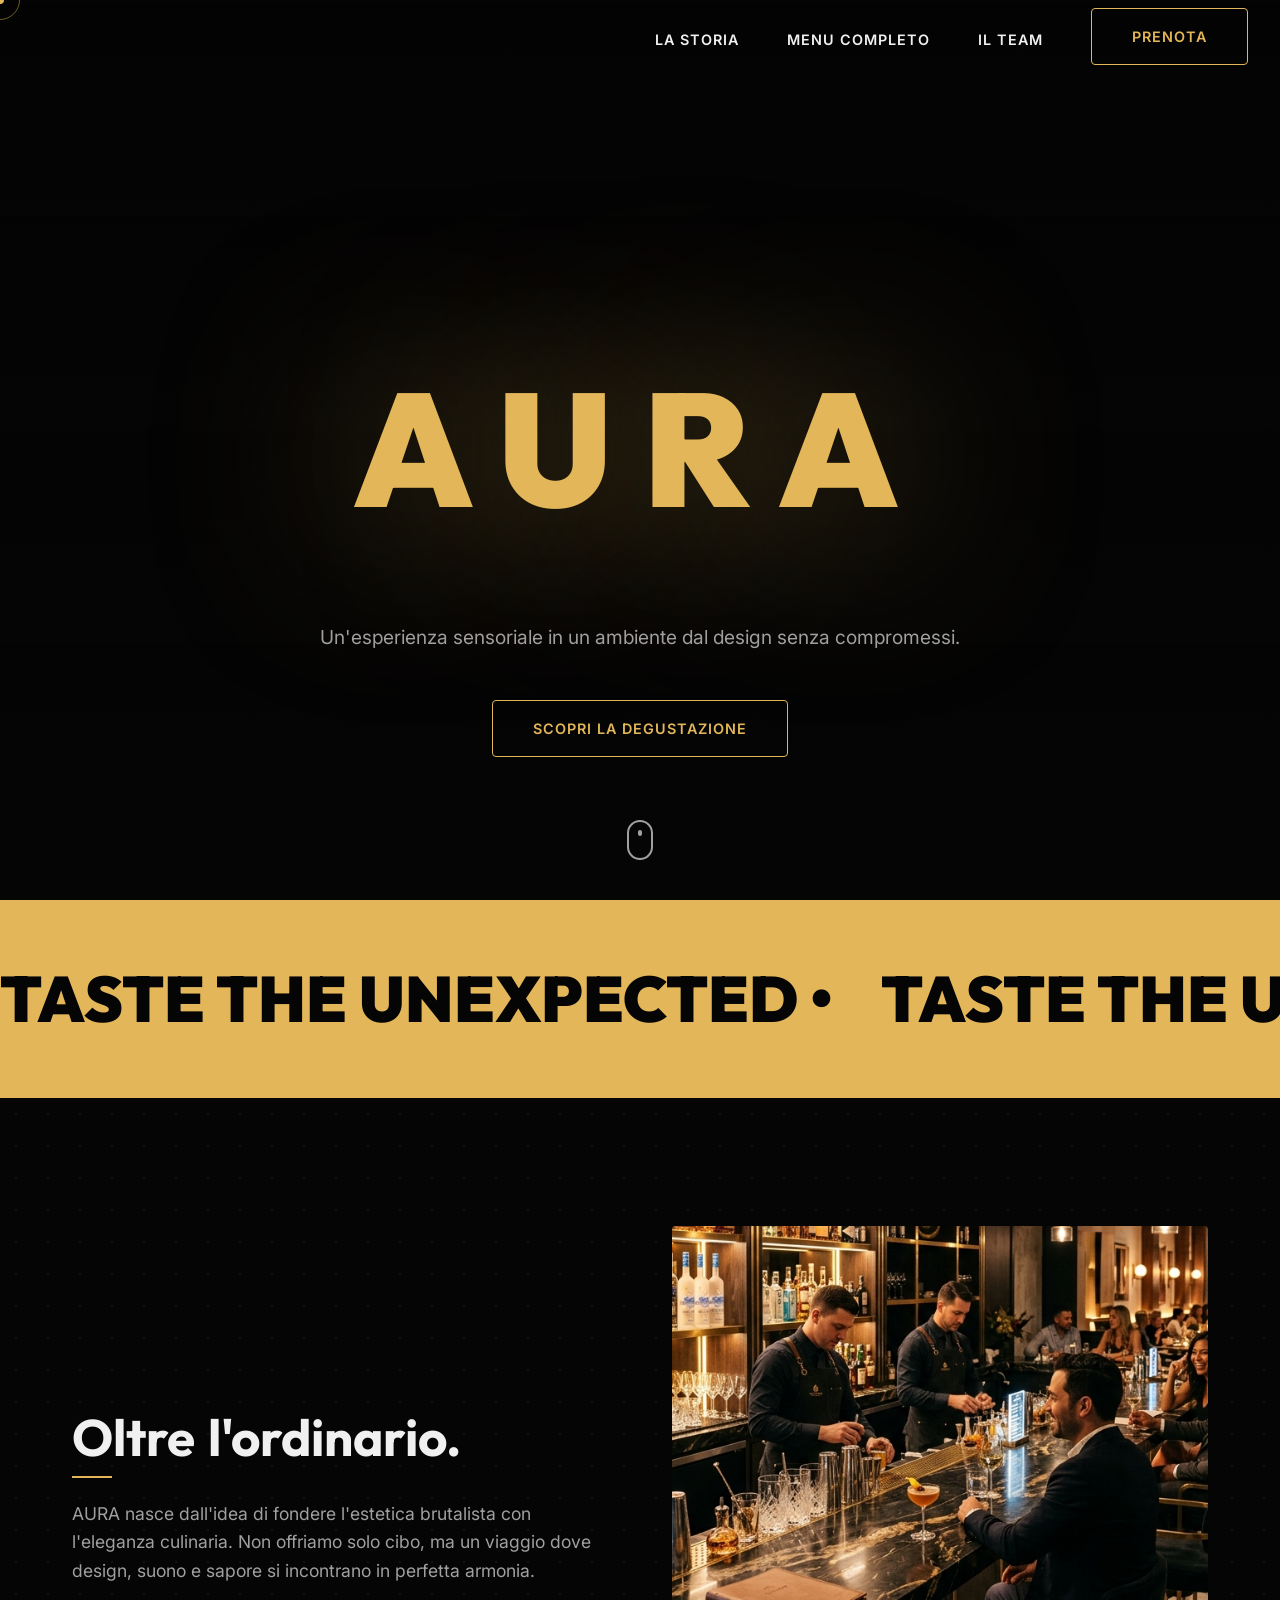
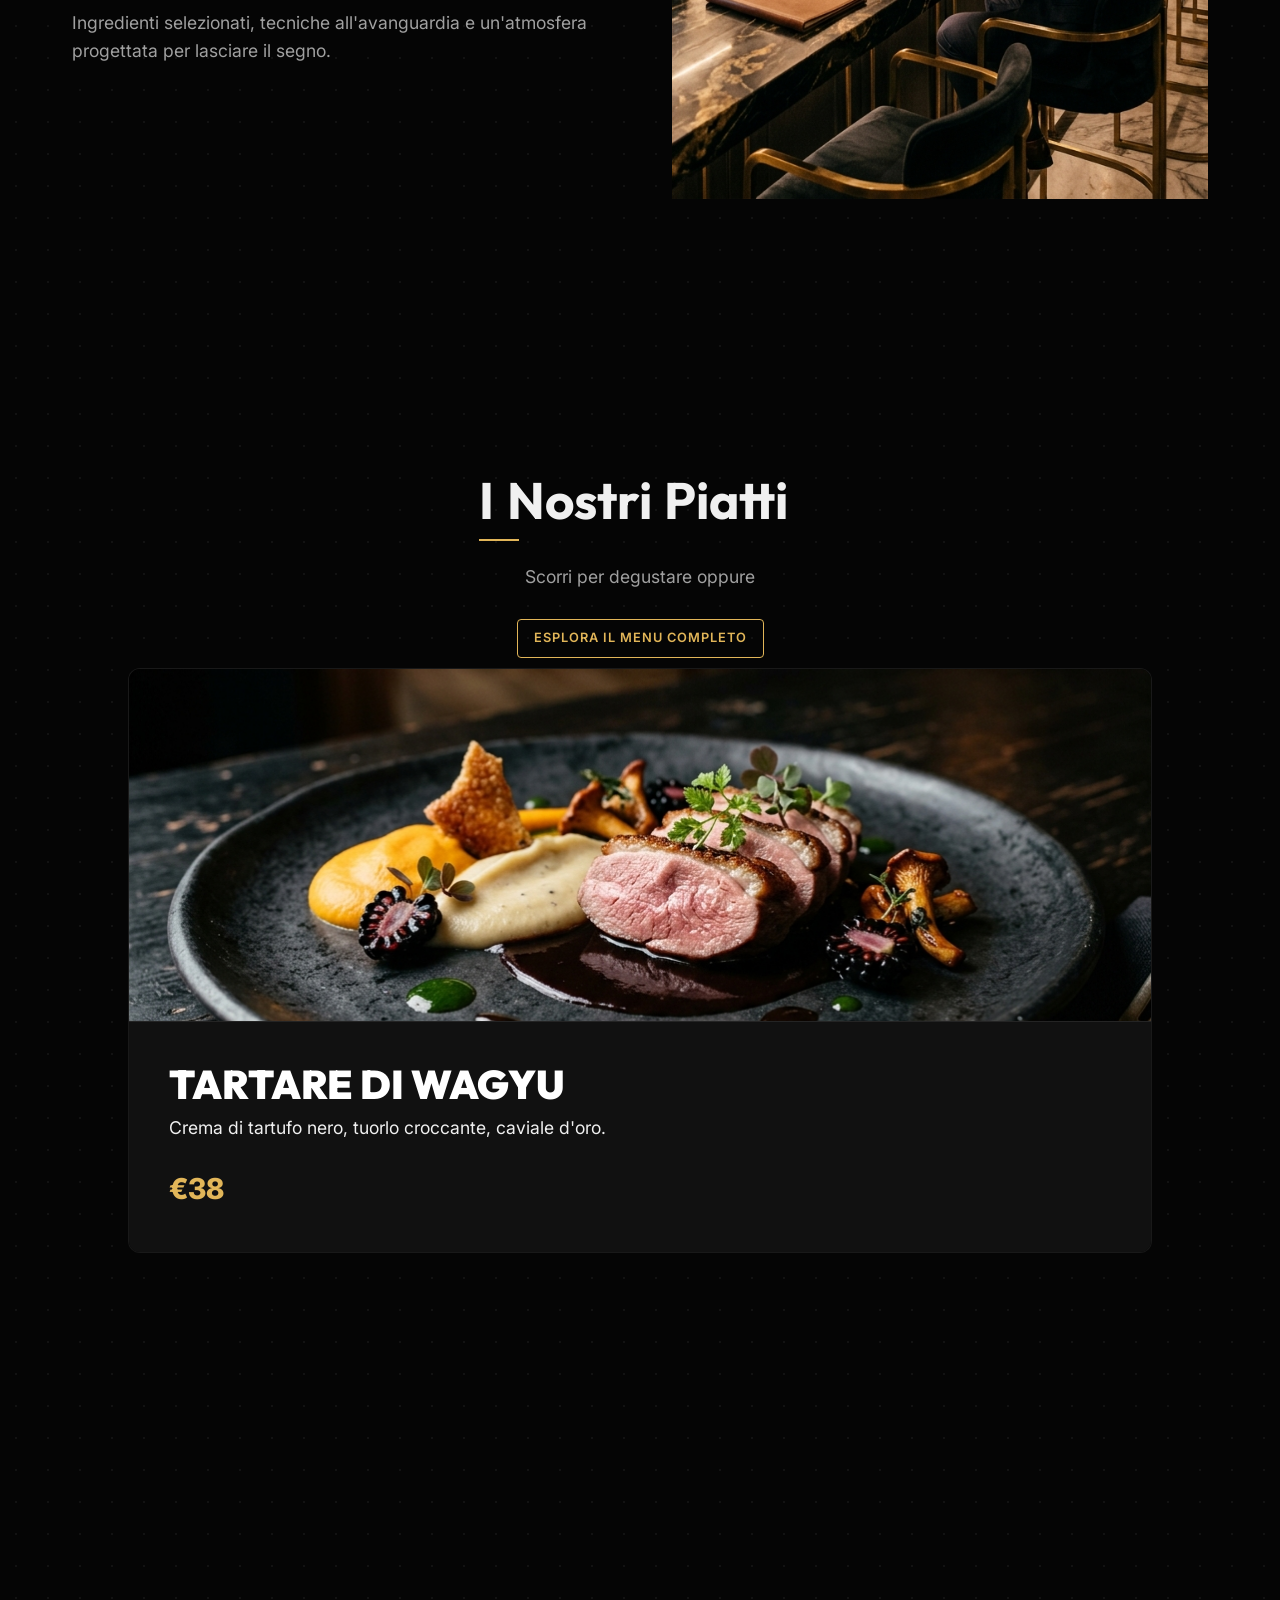
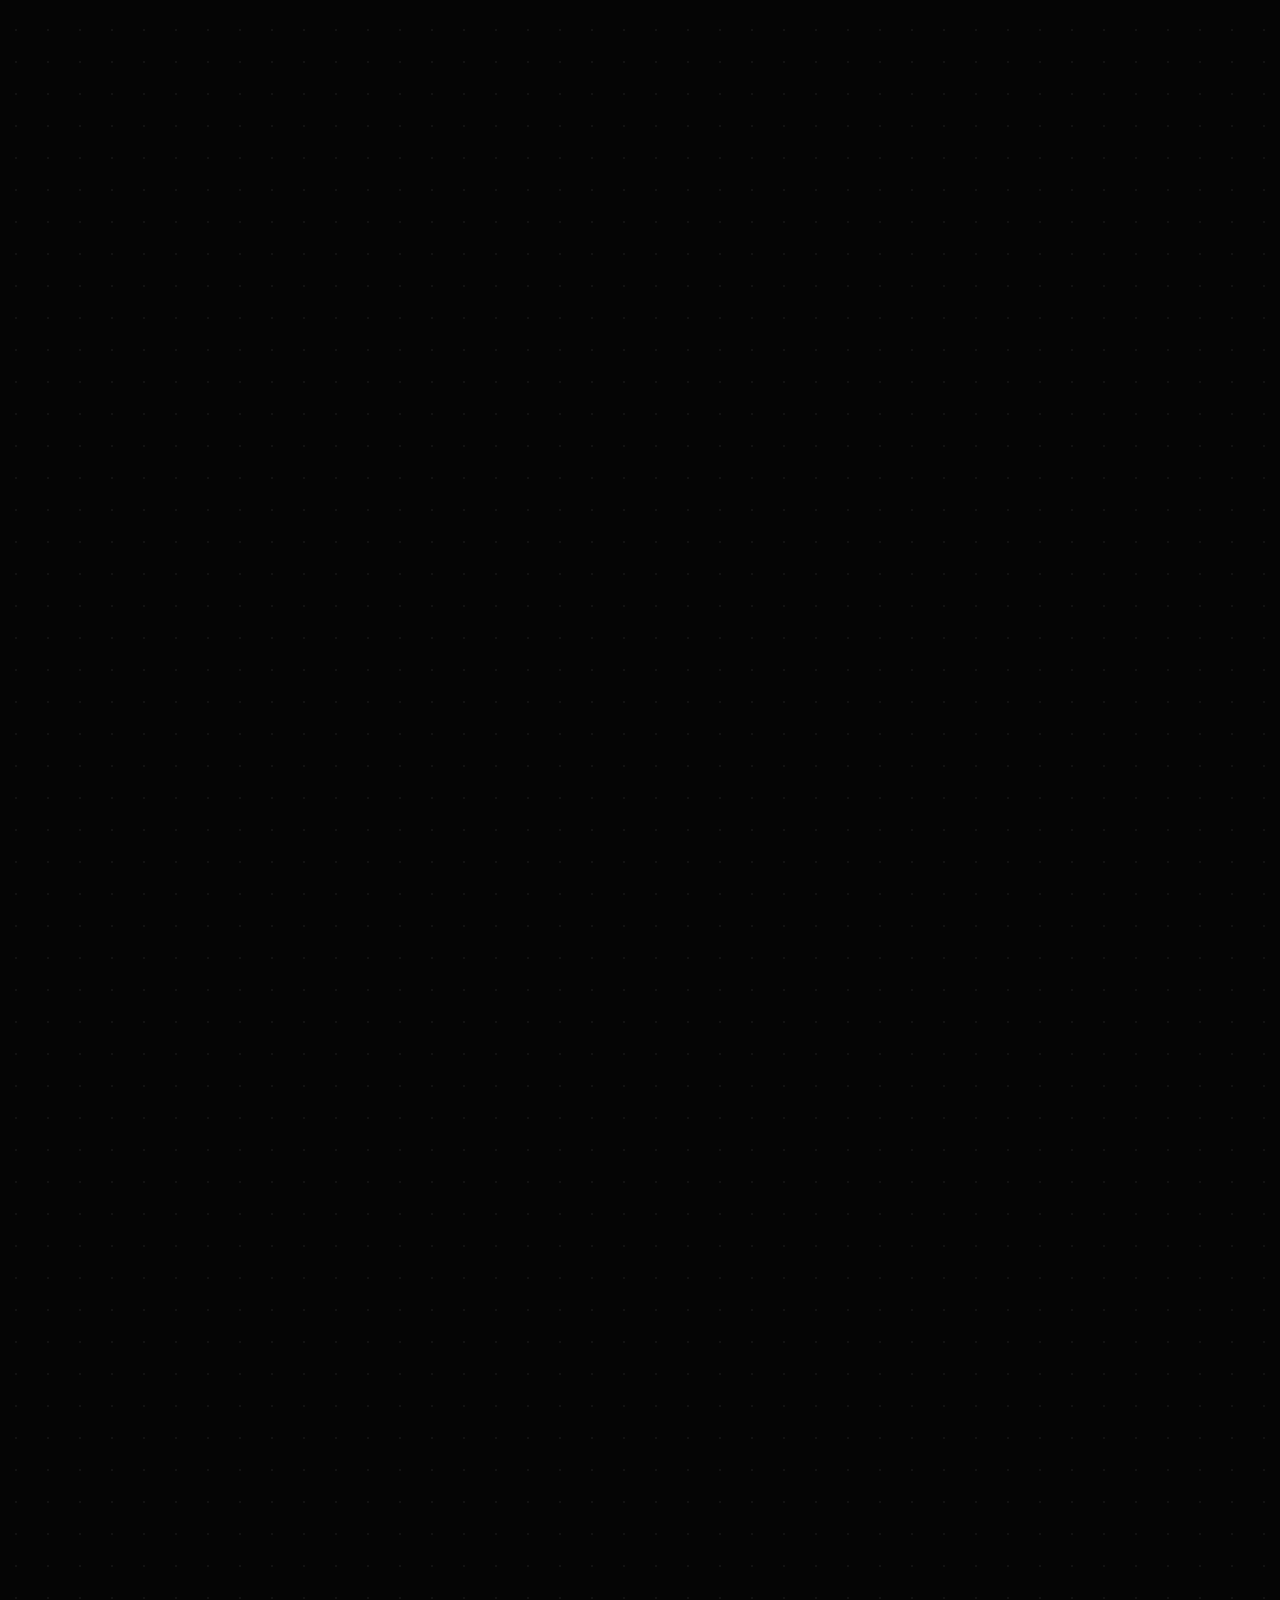
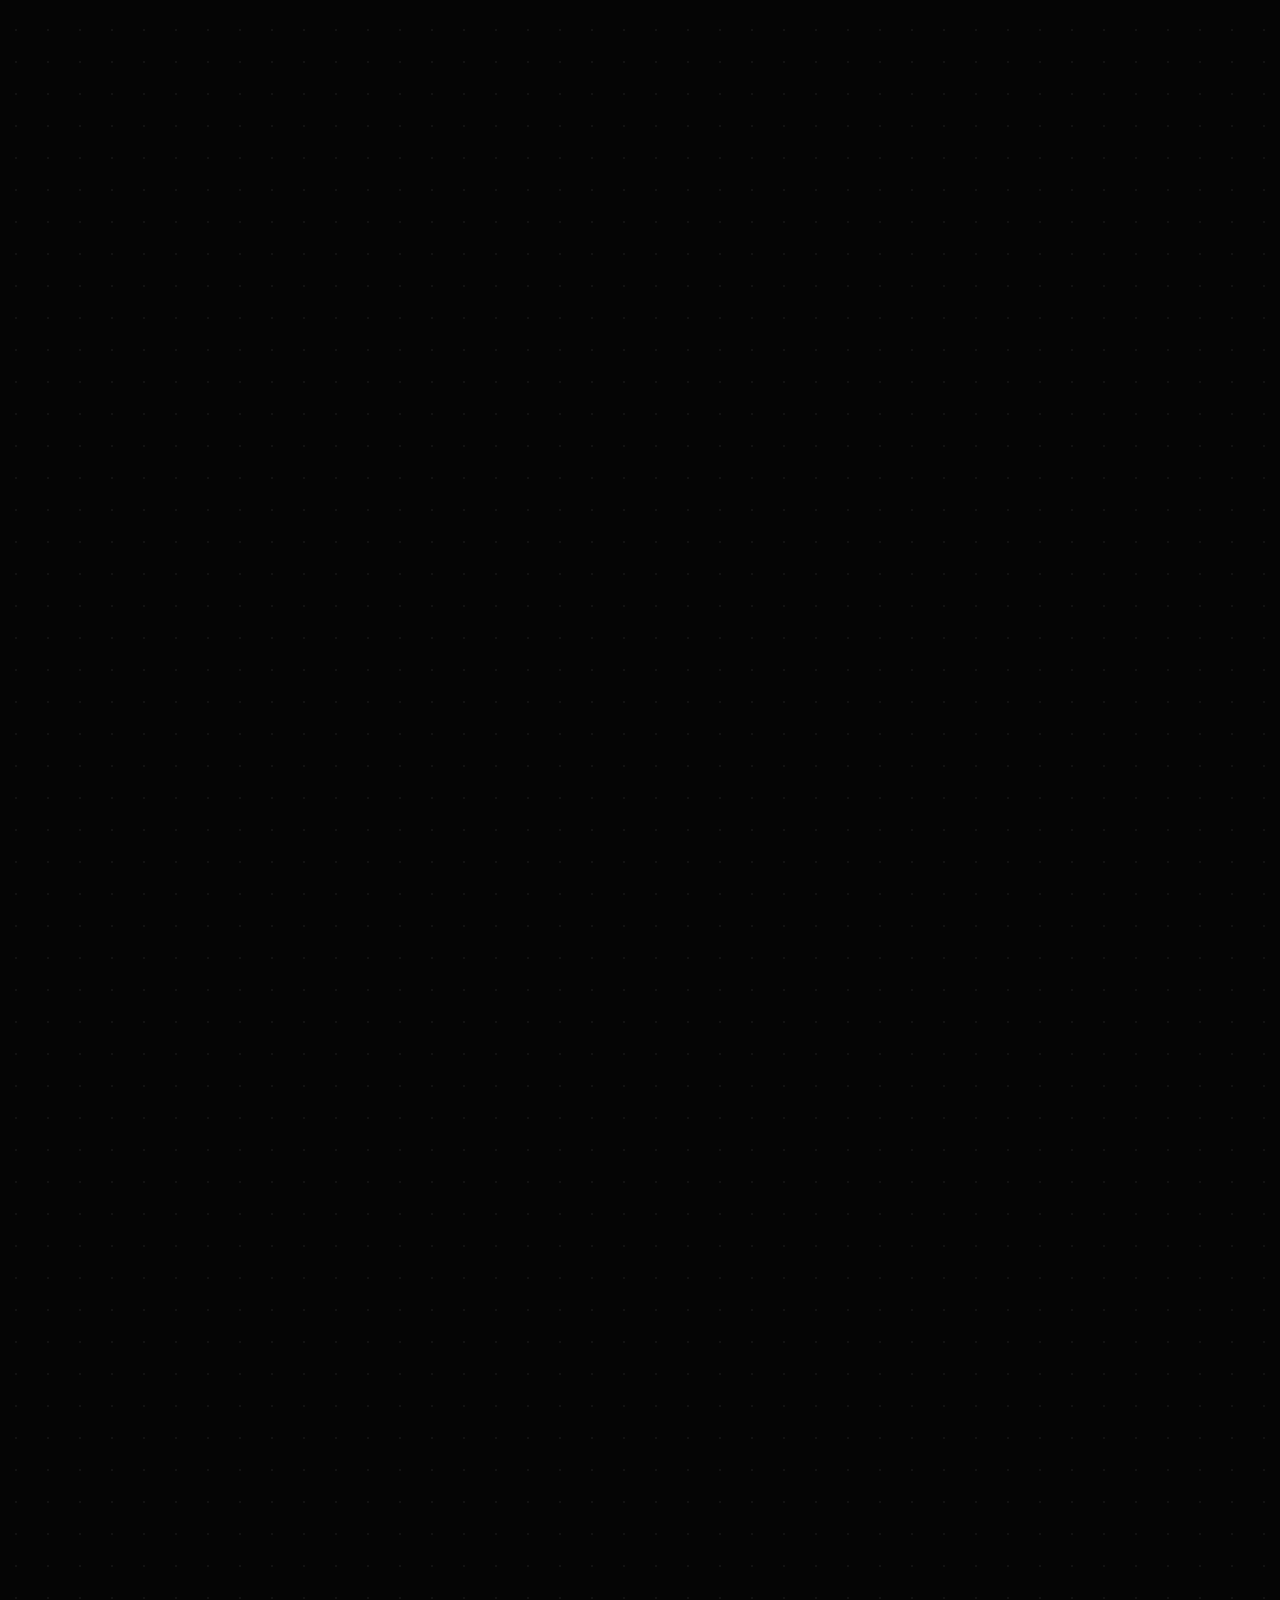
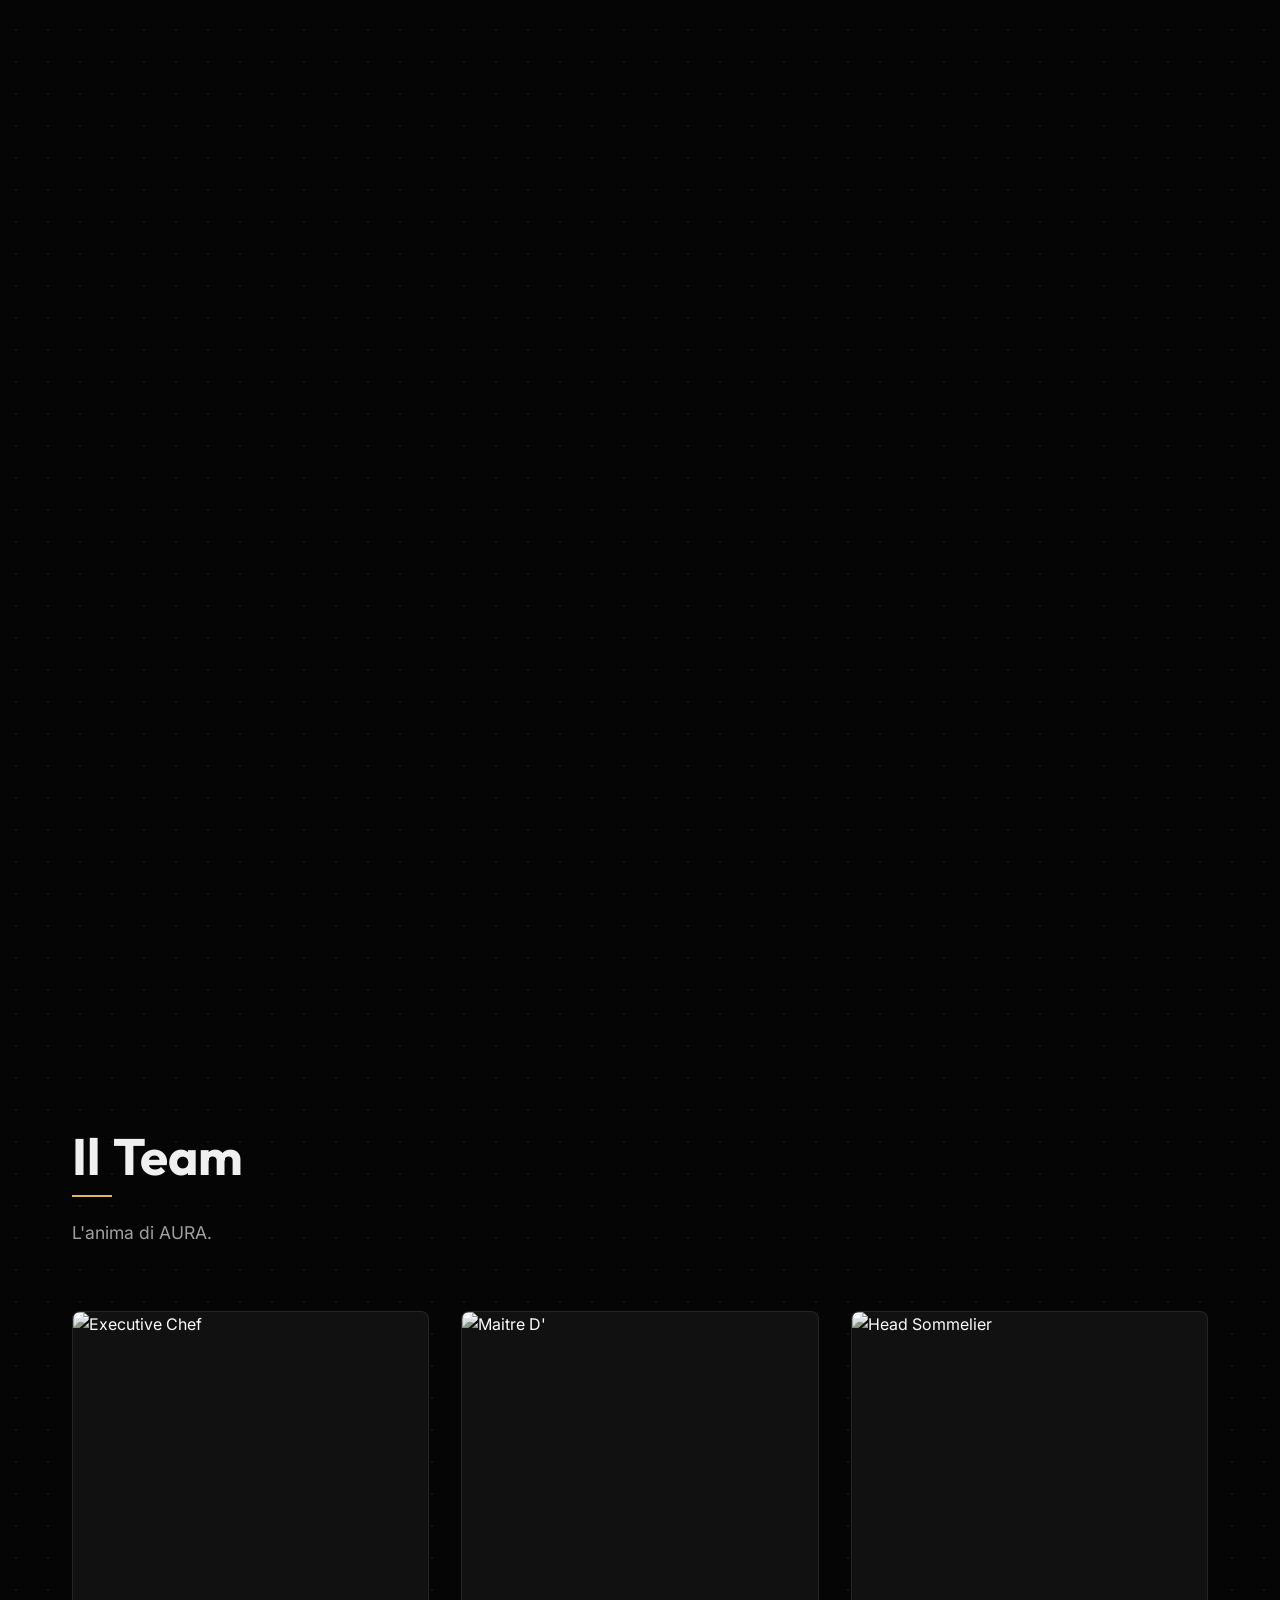
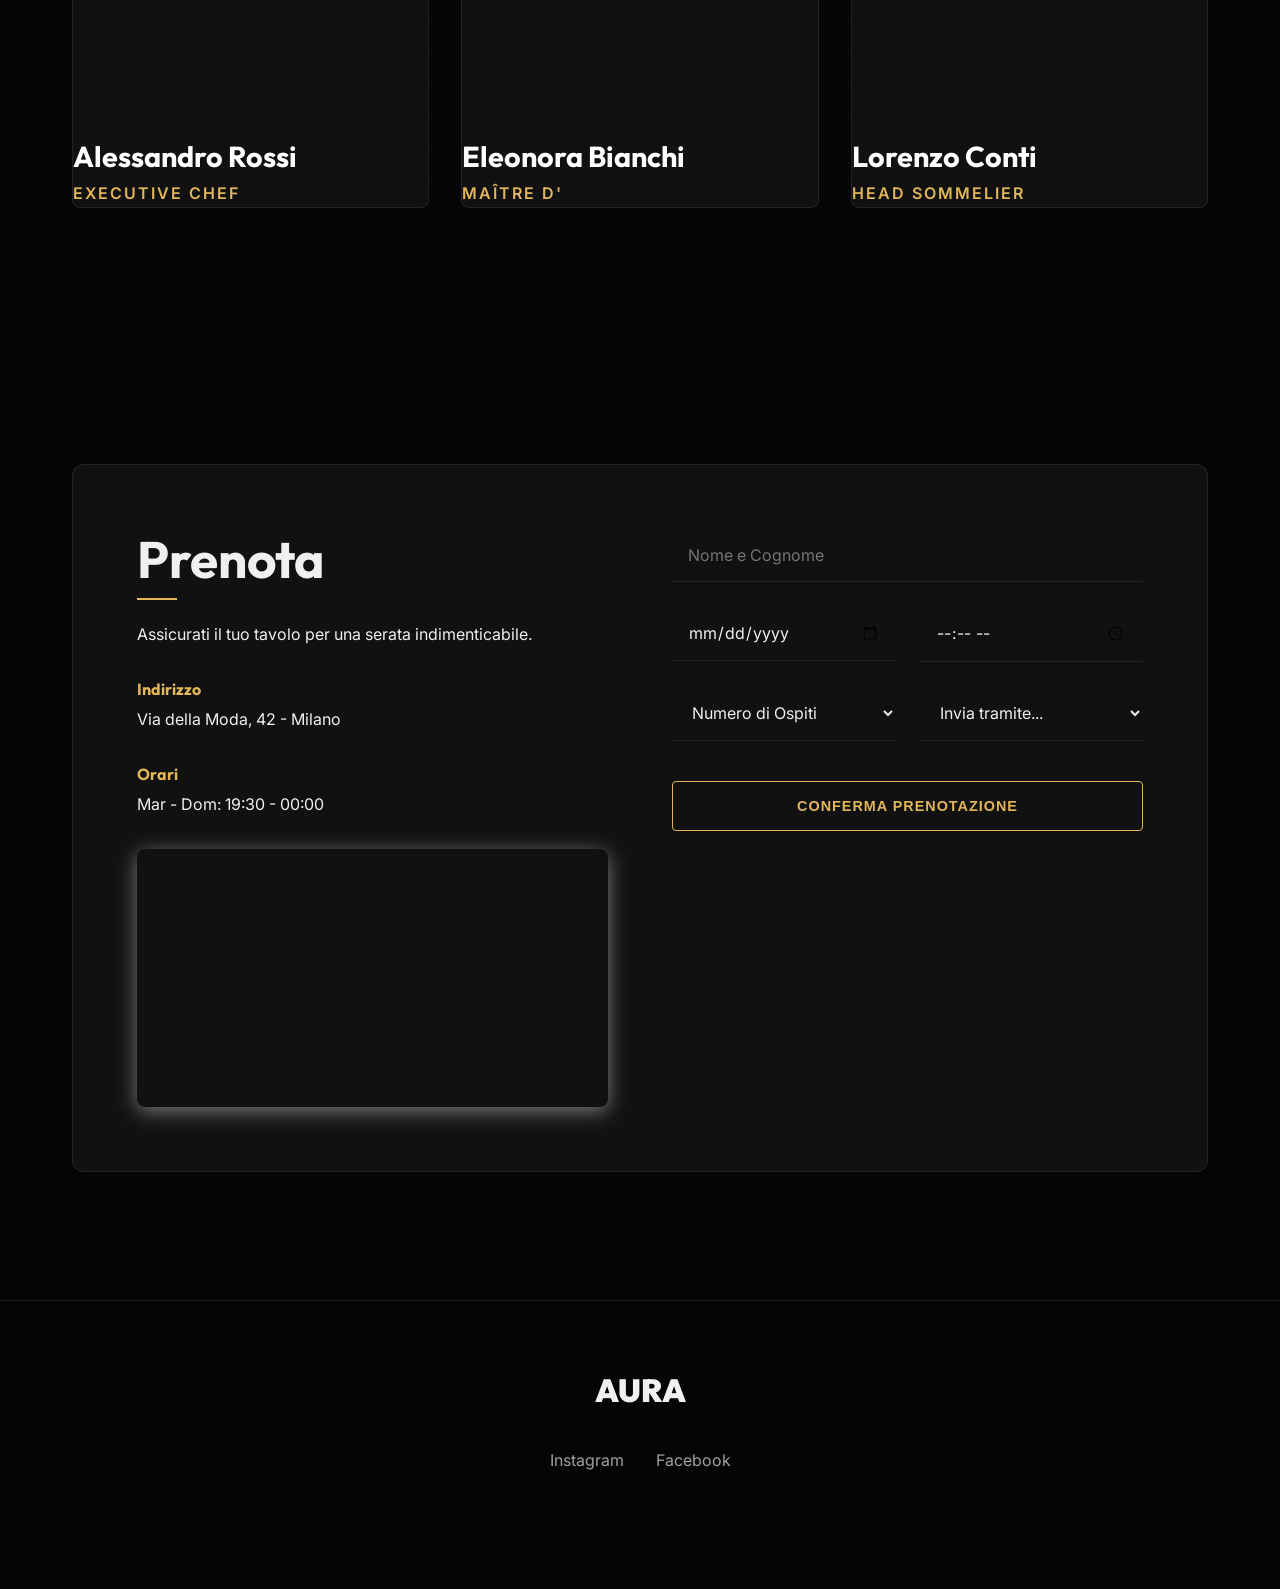
==== commit ac6267b9: "Add files via upload" ====
--- a/index.html
+++ b/index.html
@@ -20,8 +20,8 @@
             <a href="#home" class="logo">AURA</a>
             <ul class="nav-links">
                 <li><a href="#about" class="nav-item">La Storia</a></li>
-                <li><a href="#menu" class="nav-item">Menu</a></li>
-                <li><a href="#gallery" class="nav-item">Galleria</a></li>
+                <li><a href="menu.html" class="nav-item">Menu Completo</a></li>
+                <li><a href="#team" class="nav-item">Il Team</a></li>
                 <li><a href="#contact" class="nav-item btn-primary">Prenota</a></li>
             </ul>
             <div class="hamburger">
@@ -34,11 +34,14 @@
     <main>
         <!-- HERO SECTION -->
         <header class="hero" id="home">
+            <video class="hero-video" autoplay muted loop playsinline>
+                <source src="assets/hero-video.mp4" type="video/mp4">
+            </video>
             <div class="hero-bg" style="background-image: url('assets/hero.png');"></div>
             <div class="hero-overlay"></div>
             <div class="hero-content">
                 <p class="hero-subtitle">Un'esperienza sensoriale in un ambiente dal design senza compromessi.</p>
-                <a href="#menu" class="btn-primary hero-btn">Esplora il Menu</a>
+                <a href="#menu" class="btn-primary hero-btn">Scopri la Degustazione</a>
             </div>
             <div class="scroll-indicator">
                 <div class="mouse">
@@ -81,7 +84,7 @@
             <div class="menu-sticky-container">
                 <div class="menu-header">
                     <h2 class="section-title scroll-reveal-text"><span class="text-inner">I Nostri Piatti</span></h2>
-                    <p class="section-subtitle">Scorri per degustare</p>
+                    <p class="section-subtitle">Scorri per degustare oppure <br><br><a href="menu.html" class="btn-primary" style="font-size: 0.8rem; padding: 0.5rem 1rem;">Esplora il Menu Completo</a></p>
                 </div>
                 
                 <div class="menu-horizontal-wrapper">
@@ -99,7 +102,7 @@
                     <!-- Piatto 2 -->
                     <div class="menu-card bento-item">
                         <div class="card-img-box">
-                            <img src="../../brain/0fe5d09e-303a-4385-8b49-ede60c1702dc/dish_risotto_1777119007288.png" alt="Risotto Zafferano & Liquirizia">
+                            <img src="assets/risotto.png" alt="Risotto Zafferano & Liquirizia">
                         </div>
                         <div class="bento-content">
                             <h3 class="dish-title">Risotto Zafferano</h3>
@@ -110,7 +113,7 @@
                     <!-- Piatto 3 -->
                     <div class="menu-card bento-item">
                         <div class="card-img-box">
-                            <img src="../../brain/0fe5d09e-303a-4385-8b49-ede60c1702dc/dish_lobster_1777119021095.png" alt="Astice Blu">
+                            <img src="assets/astice.png" alt="Astice Blu">
                         </div>
                         <div class="bento-content">
                             <h3 class="dish-title">Astice Blu</h3>
@@ -133,17 +136,41 @@
             </div>
         </section>
 
-        <!-- GALLERY SECTION -->
-        <section id="gallery" class="gallery section">
+        <!-- TEAM SECTION -->
+        <section id="team" class="team section">
             <div class="container">
-                <div class="section-header">
-                    <h2 class="section-title scroll-reveal-text"><span class="text-inner">Galleria</span></h2>
-                    <p class="section-subtitle scroll-reveal delay-1">L'atmosfera che ci distingue.</p>
-                </div>
-                <div class="gallery-grid">
-                    <div class="gallery-item scroll-reveal-scale"><img src="assets/gallery1.png" alt="Gallery Image 1" class="gallery-img"></div>
-                    <div class="gallery-item scroll-reveal-scale delay-1"><img src="assets/dish1.png" alt="Gallery Image 2" class="gallery-img"></div>
-                    <div class="gallery-item scroll-reveal-scale delay-2"><img src="assets/hero.png" alt="Gallery Image 3" class="gallery-img"></div>
+                <div class="section-header text-center">
+                    <h2 class="section-title scroll-reveal-text"><span class="text-inner">Il Team</span></h2>
+                    <p class="section-subtitle scroll-reveal delay-1">L'anima di AURA.</p>
+                </div>
+                <div class="team-grid">
+                    <div class="team-member bento-item scroll-reveal-scale">
+                        <div class="card-img-box">
+                            <img src="../../brain/00238f78-2e24-41cb-a015-f9a205e743b5/team_chef_1777128284473.png" alt="Executive Chef" class="team-img">
+                        </div>
+                        <div class="bento-content text-center">
+                            <h3 class="member-name">Alessandro Rossi</h3>
+                            <p class="member-role">Executive Chef</p>
+                        </div>
+                    </div>
+                    <div class="team-member bento-item scroll-reveal-scale delay-1">
+                        <div class="card-img-box">
+                            <img src="../../brain/00238f78-2e24-41cb-a015-f9a205e743b5/team_maitre_1777128296565.png" alt="Maitre D'" class="team-img">
+                        </div>
+                        <div class="bento-content text-center">
+                            <h3 class="member-name">Eleonora Bianchi</h3>
+                            <p class="member-role">Maître D'</p>
+                        </div>
+                    </div>
+                    <div class="team-member bento-item scroll-reveal-scale delay-2">
+                        <div class="card-img-box">
+                            <img src="../../brain/00238f78-2e24-41cb-a015-f9a205e743b5/team_sommelier_1777128545236.png" alt="Head Sommelier" class="team-img">
+                        </div>
+                        <div class="bento-content text-center">
+                            <h3 class="member-name">Lorenzo Conti</h3>
+                            <p class="member-role">Head Sommelier</p>
+                        </div>
+                    </div>
                 </div>
             </div>
         </section>
@@ -180,15 +207,24 @@
                                     <input type="time" id="time" required>
                                 </div>
                             </div>
-                            <div class="form-group scroll-reveal delay-3">
-                                <select id="guests" required>
-                                    <option value="" disabled selected>Numero di Ospiti</option>
-                                    <option value="1">1 Persona</option>
-                                    <option value="2">2 Persone</option>
-                                    <option value="3">3 Persone</option>
-                                    <option value="4">4 Persone</option>
-                                    <option value="5+">5+ Persone</option>
-                                </select>
+                            <div class="form-row">
+                                <div class="form-group scroll-reveal delay-3">
+                                    <select id="guests" required>
+                                        <option value="" disabled selected>Numero di Ospiti</option>
+                                        <option value="1">1 Persona</option>
+                                        <option value="2">2 Persone</option>
+                                        <option value="3">3 Persone</option>
+                                        <option value="4">4 Persone</option>
+                                        <option value="5+">5+ Persone</option>
+                                    </select>
+                                </div>
+                                <div class="form-group scroll-reveal delay-3">
+                                    <select id="contact-method" required>
+                                        <option value="" disabled selected>Invia tramite...</option>
+                                        <option value="whatsapp">WhatsApp</option>
+                                        <option value="email">Email</option>
+                                    </select>
+                                </div>
                             </div>
                             <button type="submit" class="btn-primary full-width scroll-reveal delay-4">Conferma Prenotazione</button>
                         </form>
--- a/style.css
+++ b/style.css
@@ -39,10 +39,13 @@
     cursor: none; /* Custom cursor */
 }
 
-/* Smooth Page Scroll Base */
 html {
     scroll-behavior: smooth;
     font-size: 16px;
+}
+
+body.no-scroll {
+    overflow: hidden;
 }
 
 /* Custom Cursor */
@@ -317,7 +320,24 @@
     overflow: hidden;
 }
 
+.hero-video {
+    position: fixed;
+    top: 0;
+    left: 0;
+    width: 100%;
+    height: 100vh;
+    object-fit: cover;
+    z-index: -2;
+    transform: scale(1.1);
+    transition: transform 10s ease-out;
+}
+
+.hero.loaded .hero-video {
+    transform: scale(1);
+}
+
 .hero-bg {
+    display: none; /* Hidden on desktop */
     position: fixed;
     top: 0;
     left: 0;
@@ -602,36 +622,142 @@
     display: inline-block;
 }
 
-/* Gallery */
-.gallery-grid {
+/* Team Section */
+.team-grid {
     display: grid;
-    grid-template-columns: repeat(2, 1fr);
+    grid-template-columns: repeat(3, 1fr);
     gap: 2rem;
 }
 
-.gallery-item {
+.team-member {
     position: relative;
     border-radius: 8px;
     overflow: hidden;
-    padding-bottom: 60%;
+    background-color: var(--card-bg);
+    border: 1px solid var(--border-color);
     transition: transform 0.6s cubic-bezier(0.16, 1, 0.3, 1), box-shadow 0.6s cubic-bezier(0.16, 1, 0.3, 1);
     transform-style: preserve-3d;
-}
-
-.gallery-item img {
+    display: flex;
+    flex-direction: column;
+}
+
+.team-member .card-img-box {
+    padding-bottom: 120%; /* 5:6 aspect ratio */
+}
+
+.team-member .card-img-box img {
     position: absolute;
     top: 0;
     left: 0;
     width: 100%;
     height: 100%;
     object-fit: cover;
-    transform: translateY(var(--parallax-y, 0px)) scale(1.15);
-    transition: transform 0.2s linear, filter 0.8s ease;
-}
-
-.gallery-item:hover img {
-    transform: translateY(var(--parallax-y, 0px)) scale(1.05);
-    filter: brightness(0.7);
+    filter: grayscale(80%) contrast(1.1);
+    transition: filter 0.4s ease, transform 0.6s ease;
+}
+
+.team-member:hover .card-img-box img {
+    filter: grayscale(0%) contrast(1);
+    transform: scale(1.05);
+}
+
+.member-name {
+    font-family: var(--font-heading);
+    font-size: 1.8rem;
+    color: white;
+    margin-bottom: 0.5rem;
+}
+
+.member-role {
+    color: var(--accent);
+    font-size: 1rem;
+    font-weight: 600;
+    text-transform: uppercase;
+    letter-spacing: 2px;
+}
+
+/* Full Menu Page */
+.page-inner {
+    padding-top: var(--nav-height);
+}
+
+.menu-page-header {
+    text-align: center;
+    margin-bottom: 6rem;
+    padding-top: 4rem;
+}
+
+.menu-categories {
+    max-width: 900px;
+    margin: 0 auto;
+}
+
+.menu-category {
+    margin-bottom: 5rem;
+}
+
+.category-title {
+    font-size: 3rem;
+    color: var(--accent);
+    text-align: center;
+    margin-bottom: 3rem;
+    position: relative;
+    padding-bottom: 1rem;
+}
+
+.category-title::after {
+    content: '';
+    position: absolute;
+    bottom: 0;
+    left: 50%;
+    transform: translateX(-50%);
+    width: 60px;
+    height: 2px;
+    background-color: var(--border-color);
+}
+
+.menu-list {
+    list-style: none;
+}
+
+.menu-item {
+    margin-bottom: 2rem;
+}
+
+.item-header {
+    display: flex;
+    align-items: baseline;
+    margin-bottom: 0.5rem;
+}
+
+.item-name {
+    font-size: 1.5rem;
+    color: white;
+    font-family: var(--font-heading);
+    margin: 0;
+    white-space: nowrap;
+}
+
+.item-dots {
+    flex-grow: 1;
+    border-bottom: 1px dotted var(--text-secondary);
+    margin: 0 1rem;
+    position: relative;
+    top: -5px;
+    opacity: 0.5;
+}
+
+.item-price {
+    font-size: 1.5rem;
+    color: var(--accent);
+    font-family: var(--font-heading);
+    font-weight: 700;
+}
+
+.item-desc {
+    color: var(--text-secondary);
+    font-size: 1rem;
+    max-width: 80%;
 }
 
 /* Contact */
@@ -701,6 +827,31 @@
 }
 
 input[type="date"], input[type="time"], select {
+    cursor: pointer;
+    color-scheme: dark; /* Ensures the native picker text is white on dark bg */
+    -webkit-text-fill-color: var(--text-primary);
+}
+
+/* Forza esplicitamente il colore su tutti i componenti interni del picker su iOS/Safari */
+input[type="date"]::-webkit-datetime-edit,
+input[type="time"]::-webkit-datetime-edit,
+input[type="date"]::-webkit-datetime-edit-fields-wrapper,
+input[type="time"]::-webkit-datetime-edit-fields-wrapper,
+input[type="date"]::-webkit-datetime-edit-text,
+input[type="date"]::-webkit-datetime-edit-month-field,
+input[type="date"]::-webkit-datetime-edit-day-field,
+input[type="date"]::-webkit-datetime-edit-year-field,
+input[type="time"]::-webkit-datetime-edit-hour-field,
+input[type="time"]::-webkit-datetime-edit-minute-field,
+input[type="time"]::-webkit-datetime-edit-ampm-field {
+    color: var(--text-primary);
+    -webkit-text-fill-color: var(--text-primary);
+}
+
+input[type="date"]::-webkit-calendar-picker-indicator,
+input[type="time"]::-webkit-calendar-picker-indicator {
+    filter: invert(1);
+    opacity: 0.8;
     cursor: pointer;
 }
 
@@ -914,6 +1065,14 @@
         right: 0;
     }
     
+    .hero-video {
+        display: none !important;
+    }
+    
+    .hero-bg {
+        display: block !important;
+    }
+    
     .hamburger {
         display: flex;
         flex-direction: column;
@@ -936,16 +1095,29 @@
         transform: translateY(-8px) rotate(-45deg);
     }
 
-    .gallery-grid {
+    .team-grid {
         grid-template-columns: 1fr;
     }
     
-    .menu-bento-grid {
-        grid-template-columns: 1fr;
-    }
-    
-    .bento-item.large, .bento-item.wide {
-        grid-column: span 1;
+    .category-title {
+        font-size: 2.2rem;
+    }
+    
+    .item-header {
+        flex-direction: column;
+        align-items: flex-start;
+    }
+    
+    .item-dots {
+        display: none;
+    }
+    
+    .item-price {
+        margin-top: 0.5rem;
+    }
+    
+    .item-desc {
+        max-width: 100%;
     }
     
     .contact-wrapper {
@@ -964,4 +1136,58 @@
     body {
         cursor: auto;
     }
-}
+    
+    body.no-scroll {
+        overflow: hidden;
+    }
+    
+    .menu-pinned-section {
+        height: 400vh;
+    }
+    
+    .nav-item {
+        font-size: 1.5rem;
+    }
+    
+    .marquee-inner span {
+        font-size: 2.5rem;
+        padding-right: 2rem;
+    }
+    
+    .section {
+        padding: 5rem 0;
+    }
+    
+    .section-title {
+        font-size: 2.5rem;
+    }
+    
+    .gallery-item {
+        padding-bottom: 100%;
+    }
+    
+    /* Disattiva completamente il parallasse su mobile per evitare bug visivi */
+    .gallery-item img, .image-box img {
+        transform: none !important;
+        top: 0;
+        left: 0;
+        width: 100%;
+        height: 100%;
+    }
+    
+    .menu-card .bento-content {
+        padding: 1.5rem;
+    }
+    
+    .menu-card .dish-title {
+        font-size: 1.8rem;
+    }
+    
+    .menu-card .price {
+        font-size: 1.4rem;
+    }
+    
+    .hero-title {
+        letter-spacing: -1px;
+    }
+}
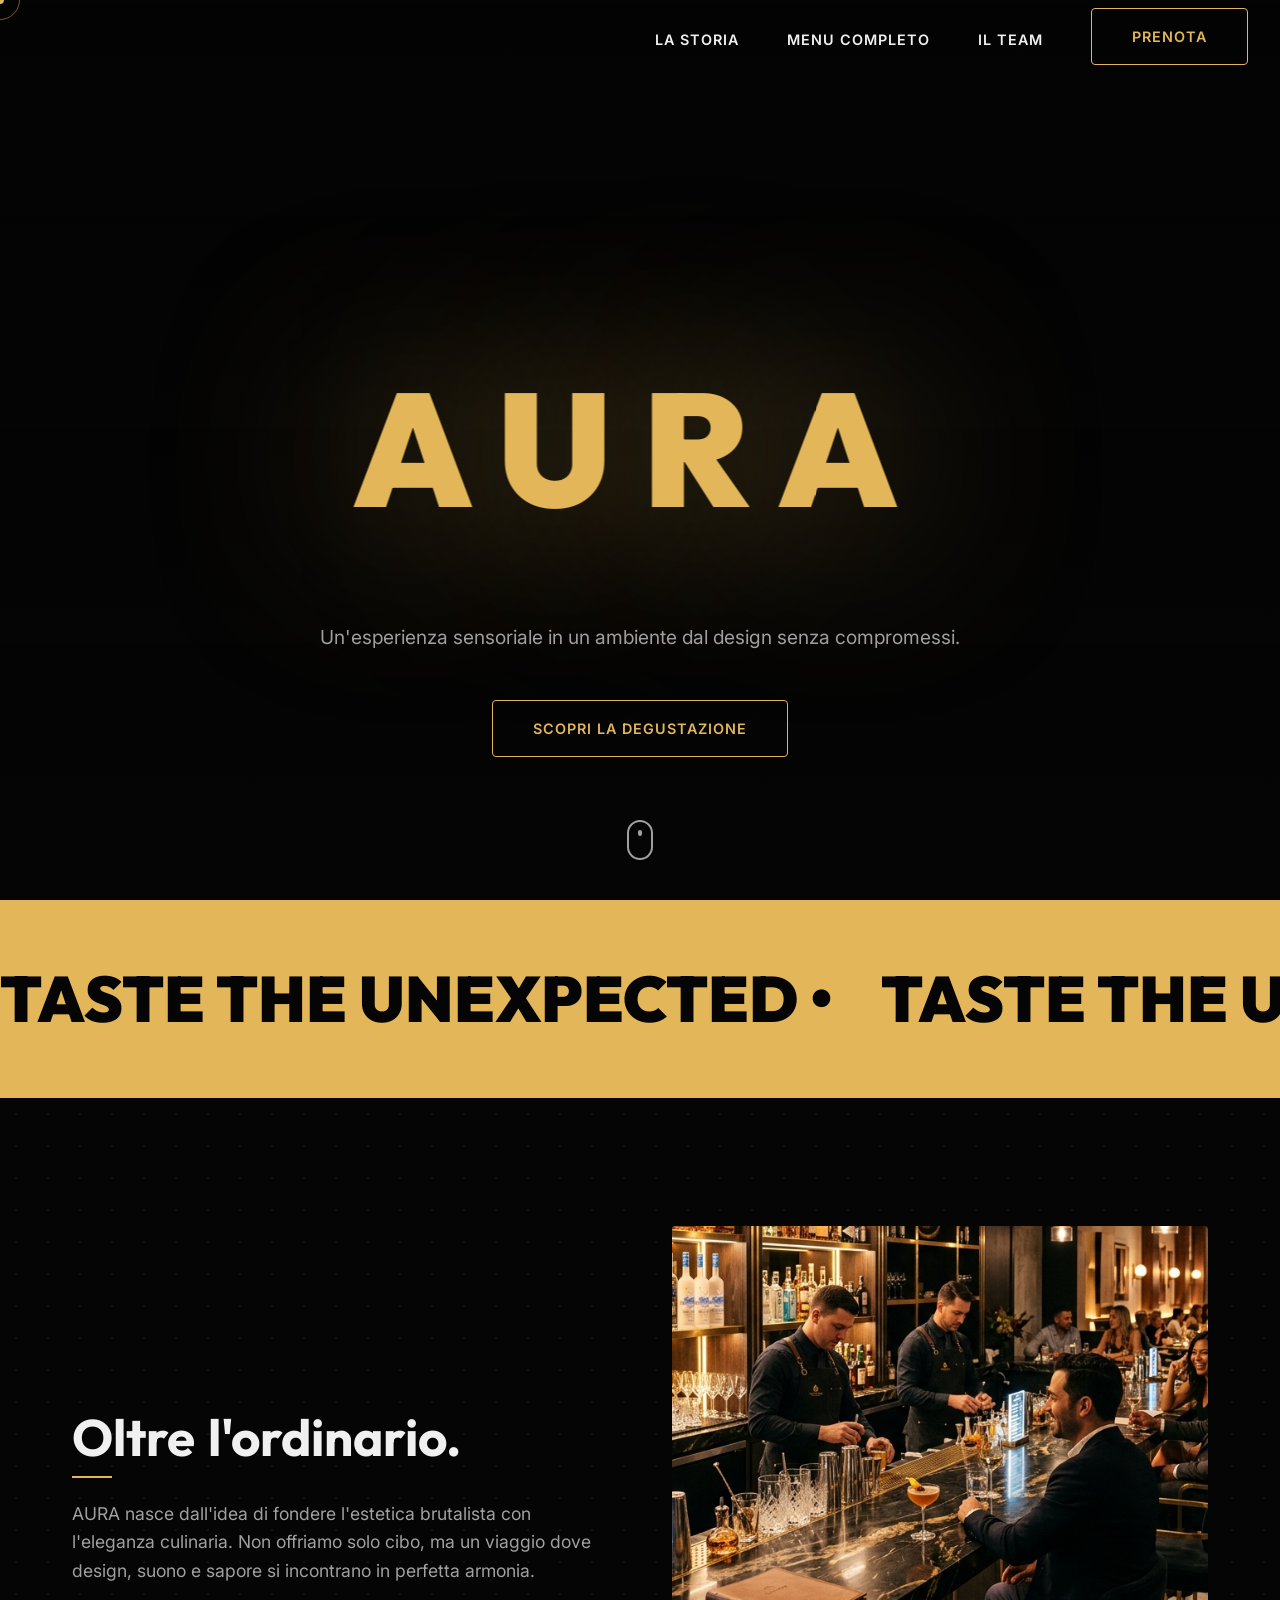
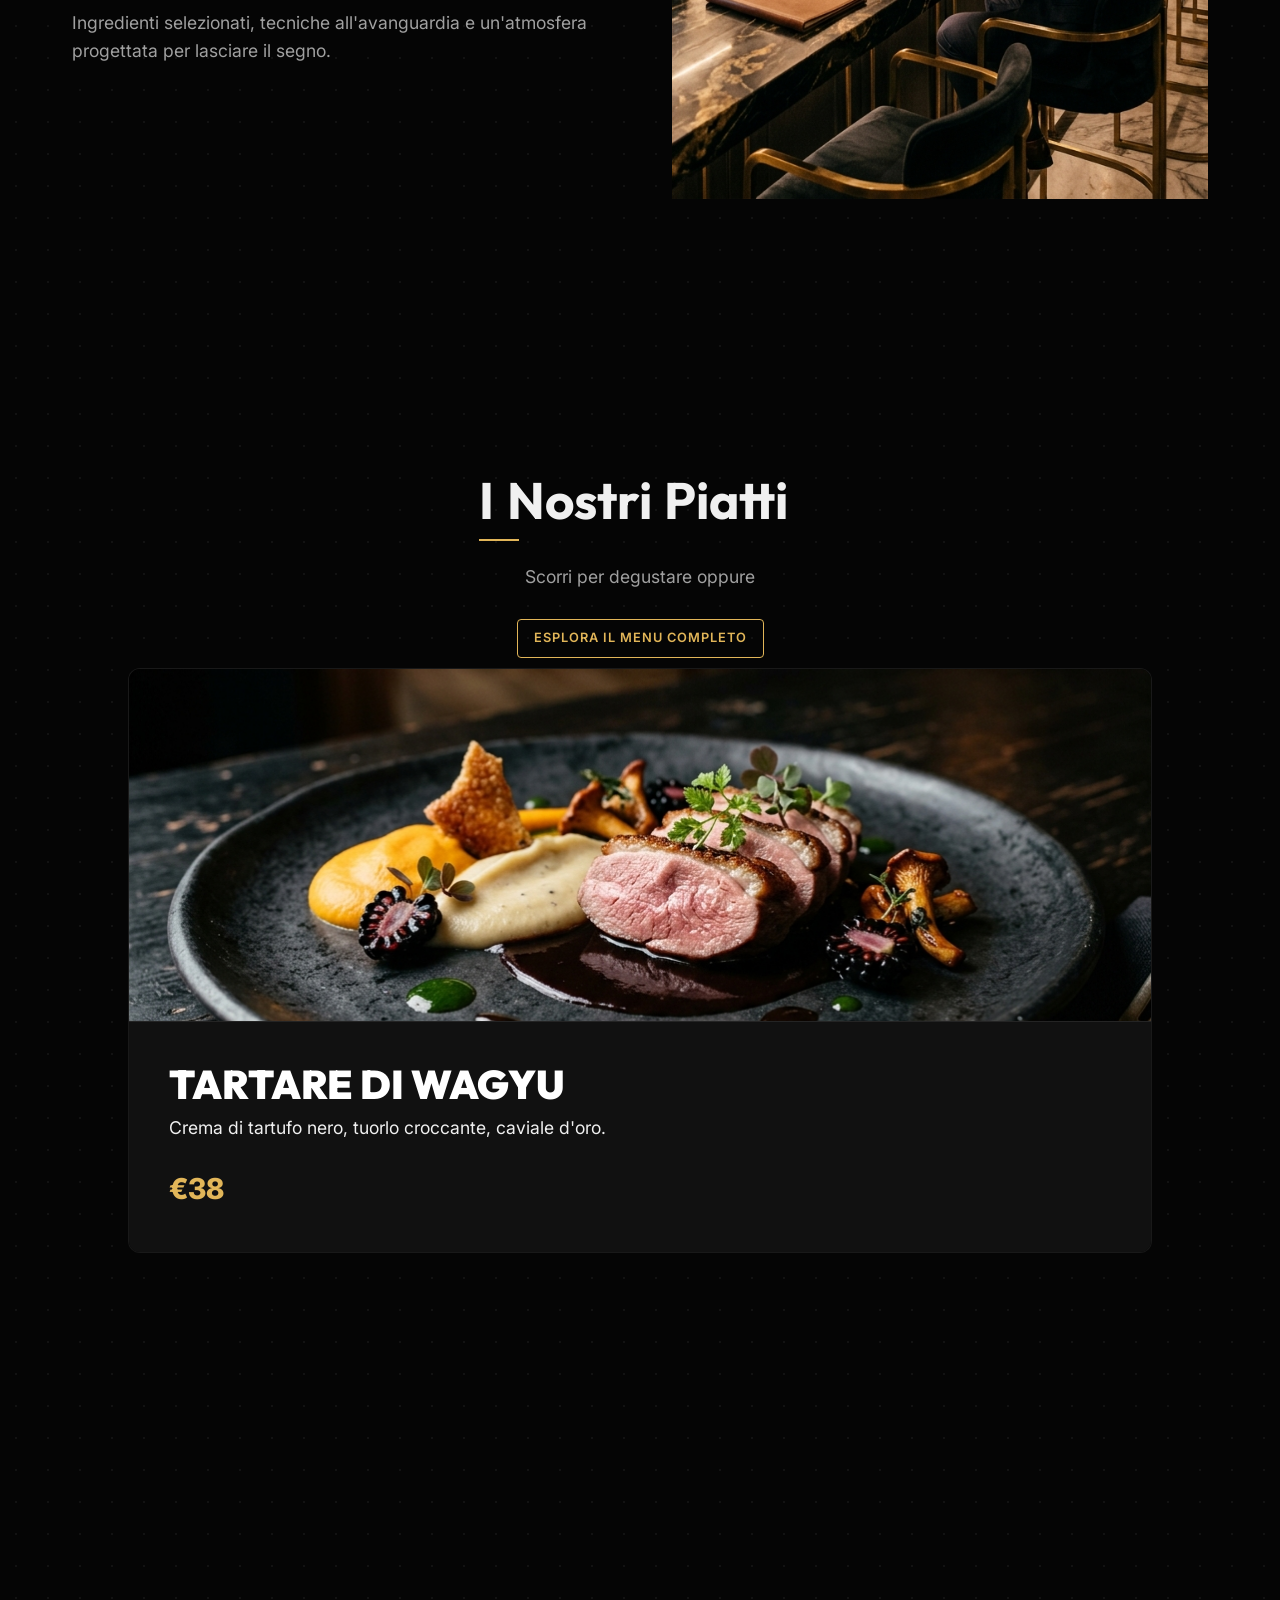
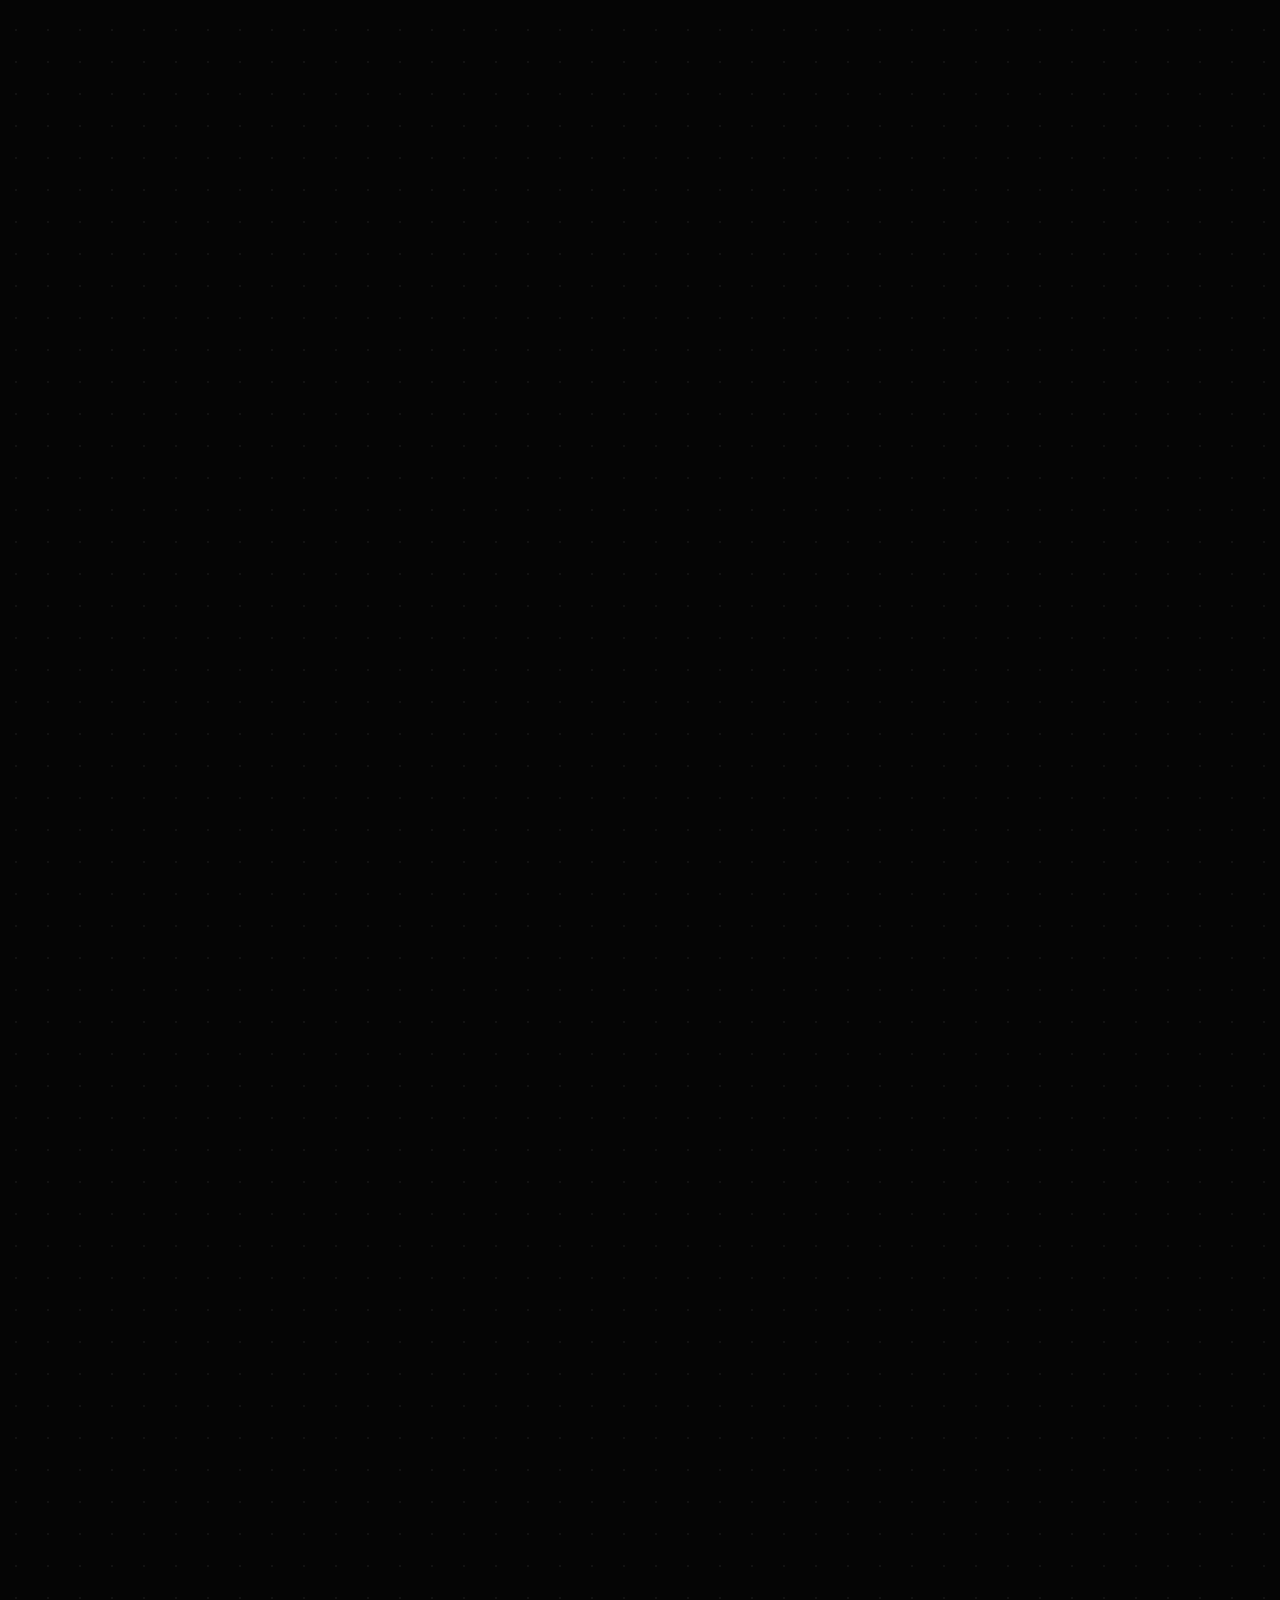
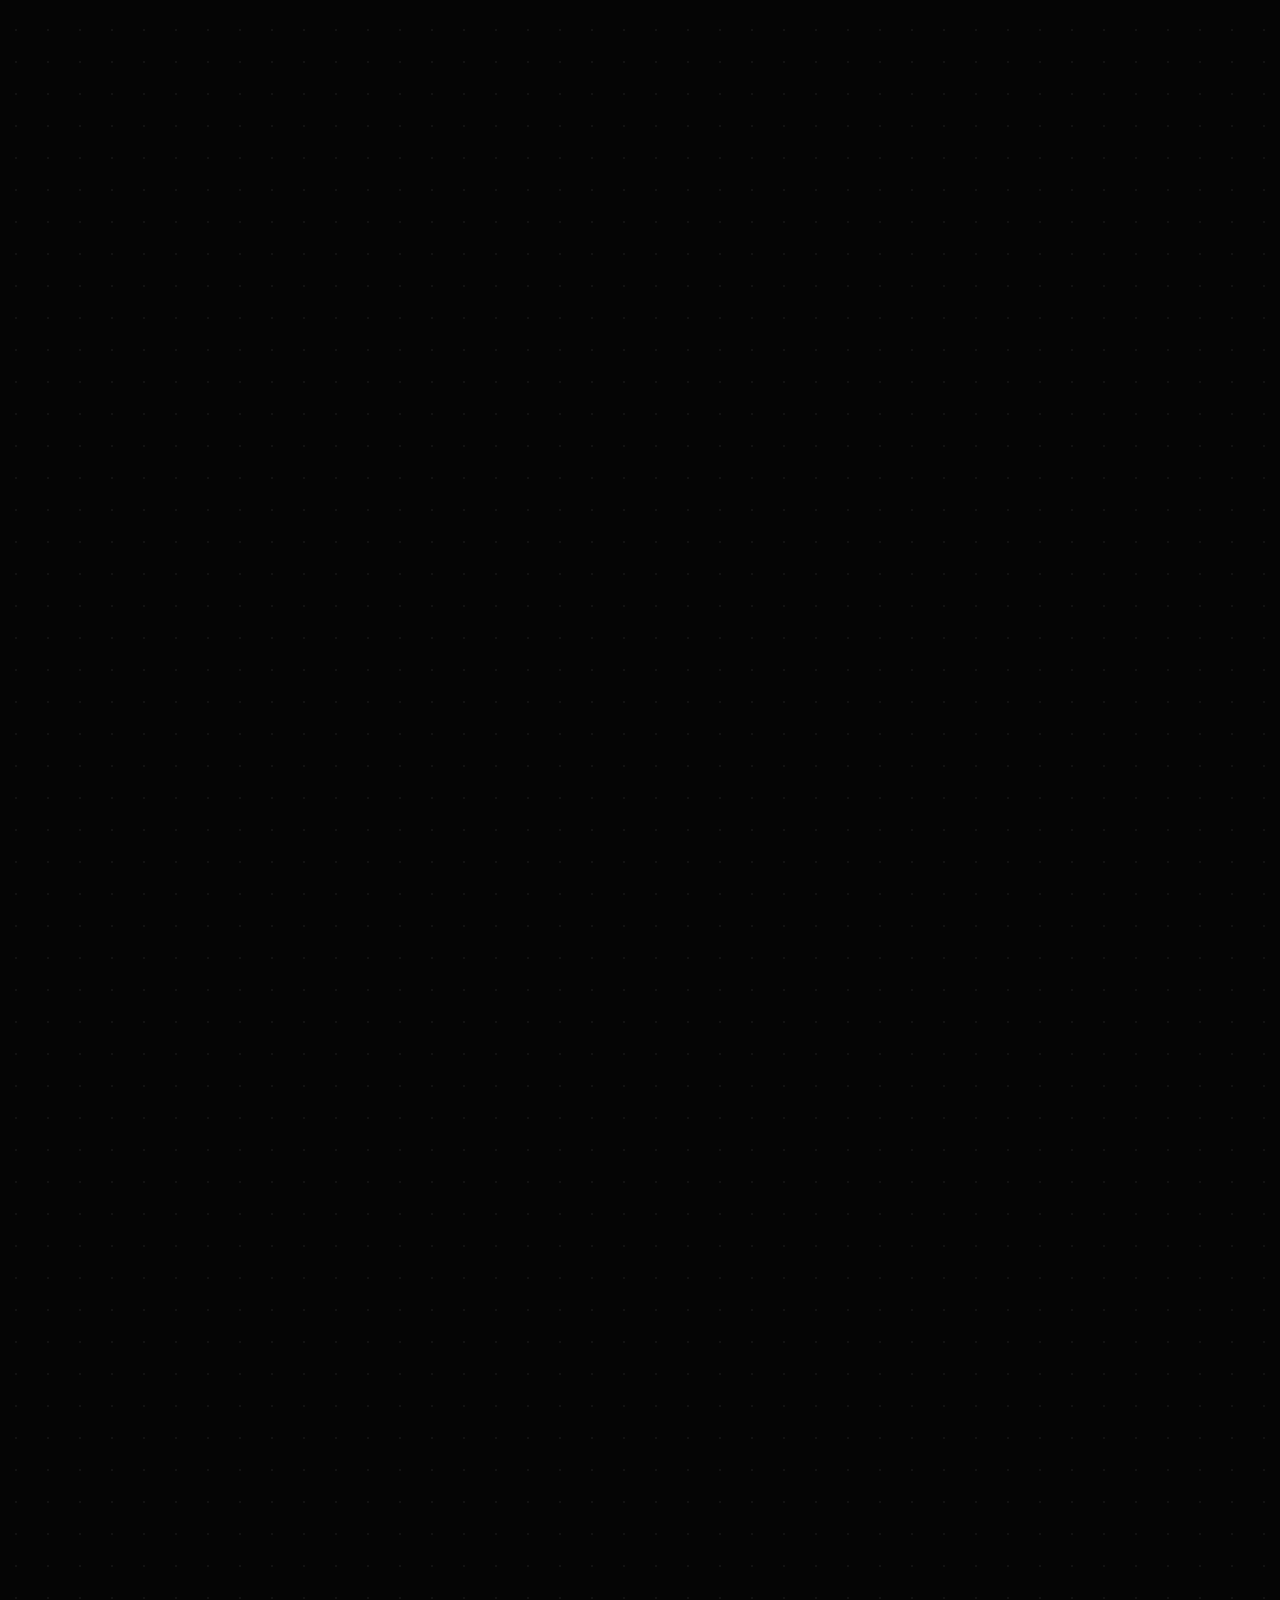
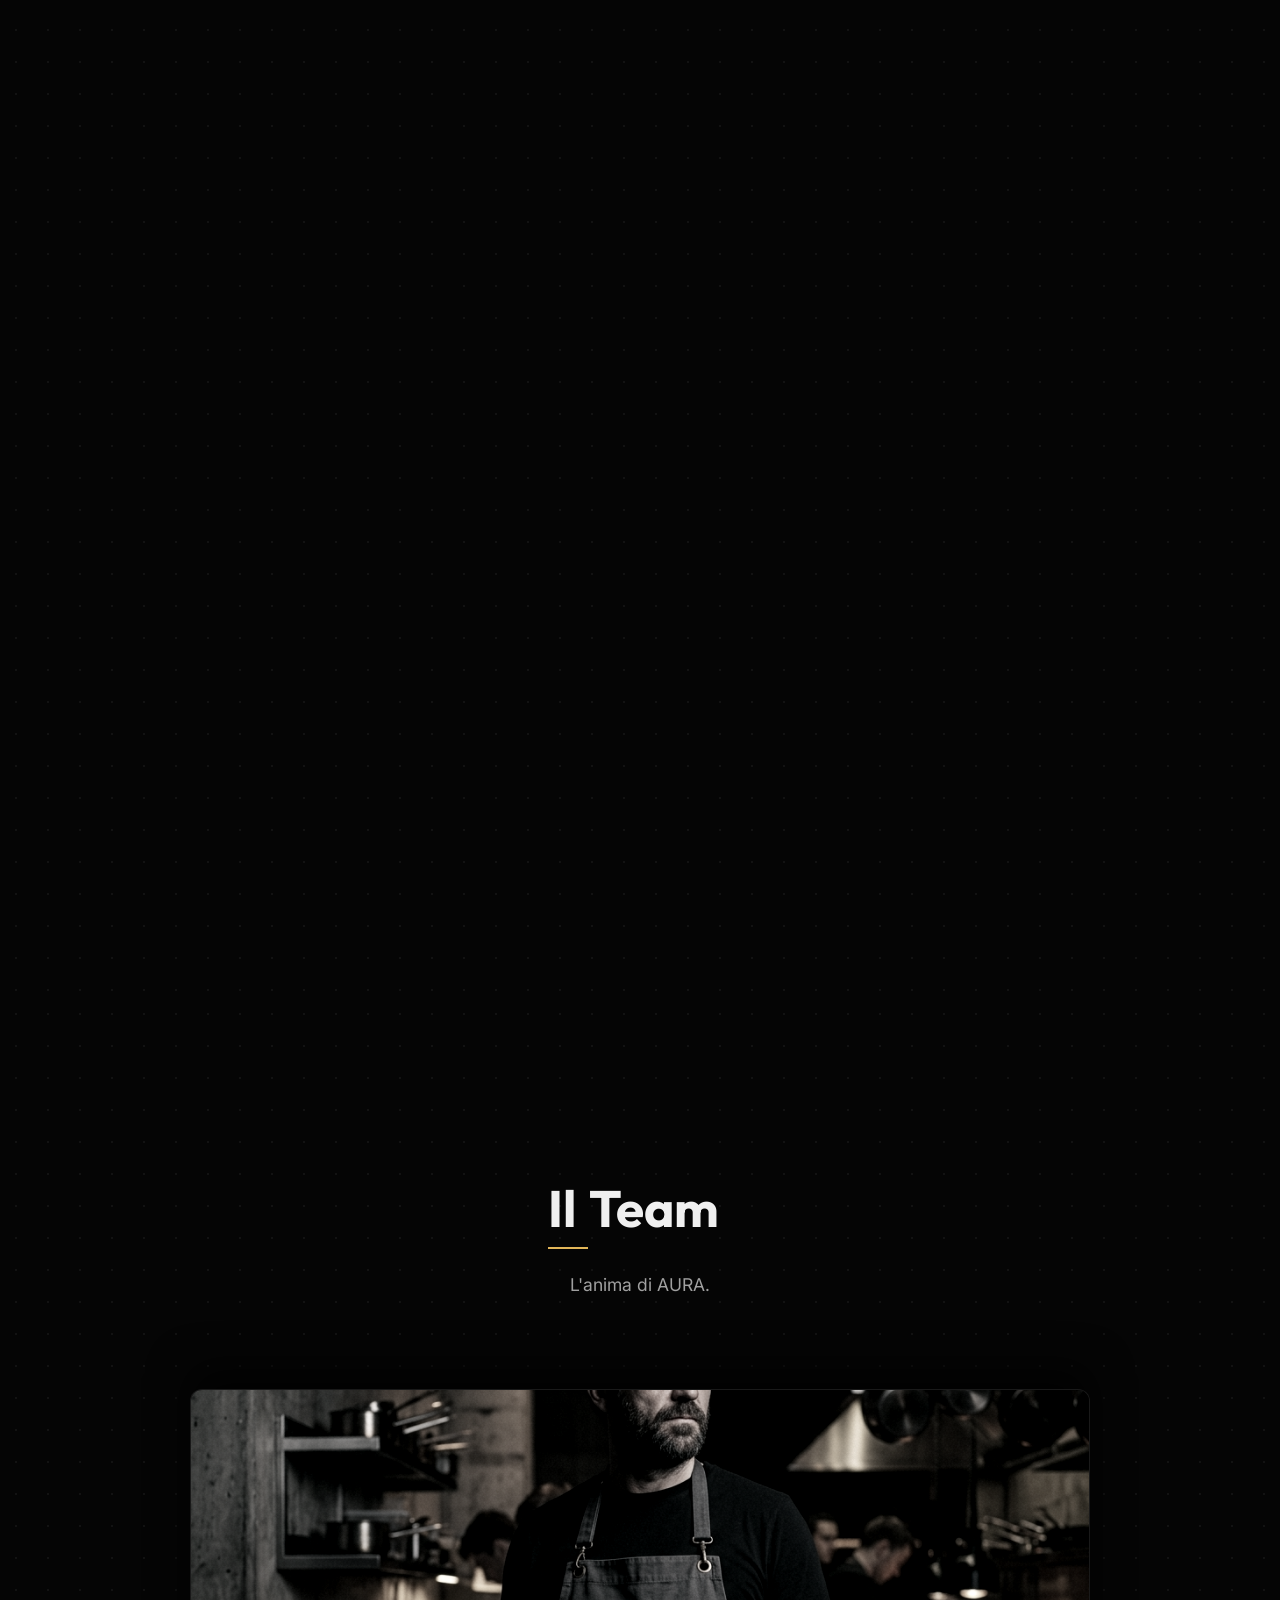
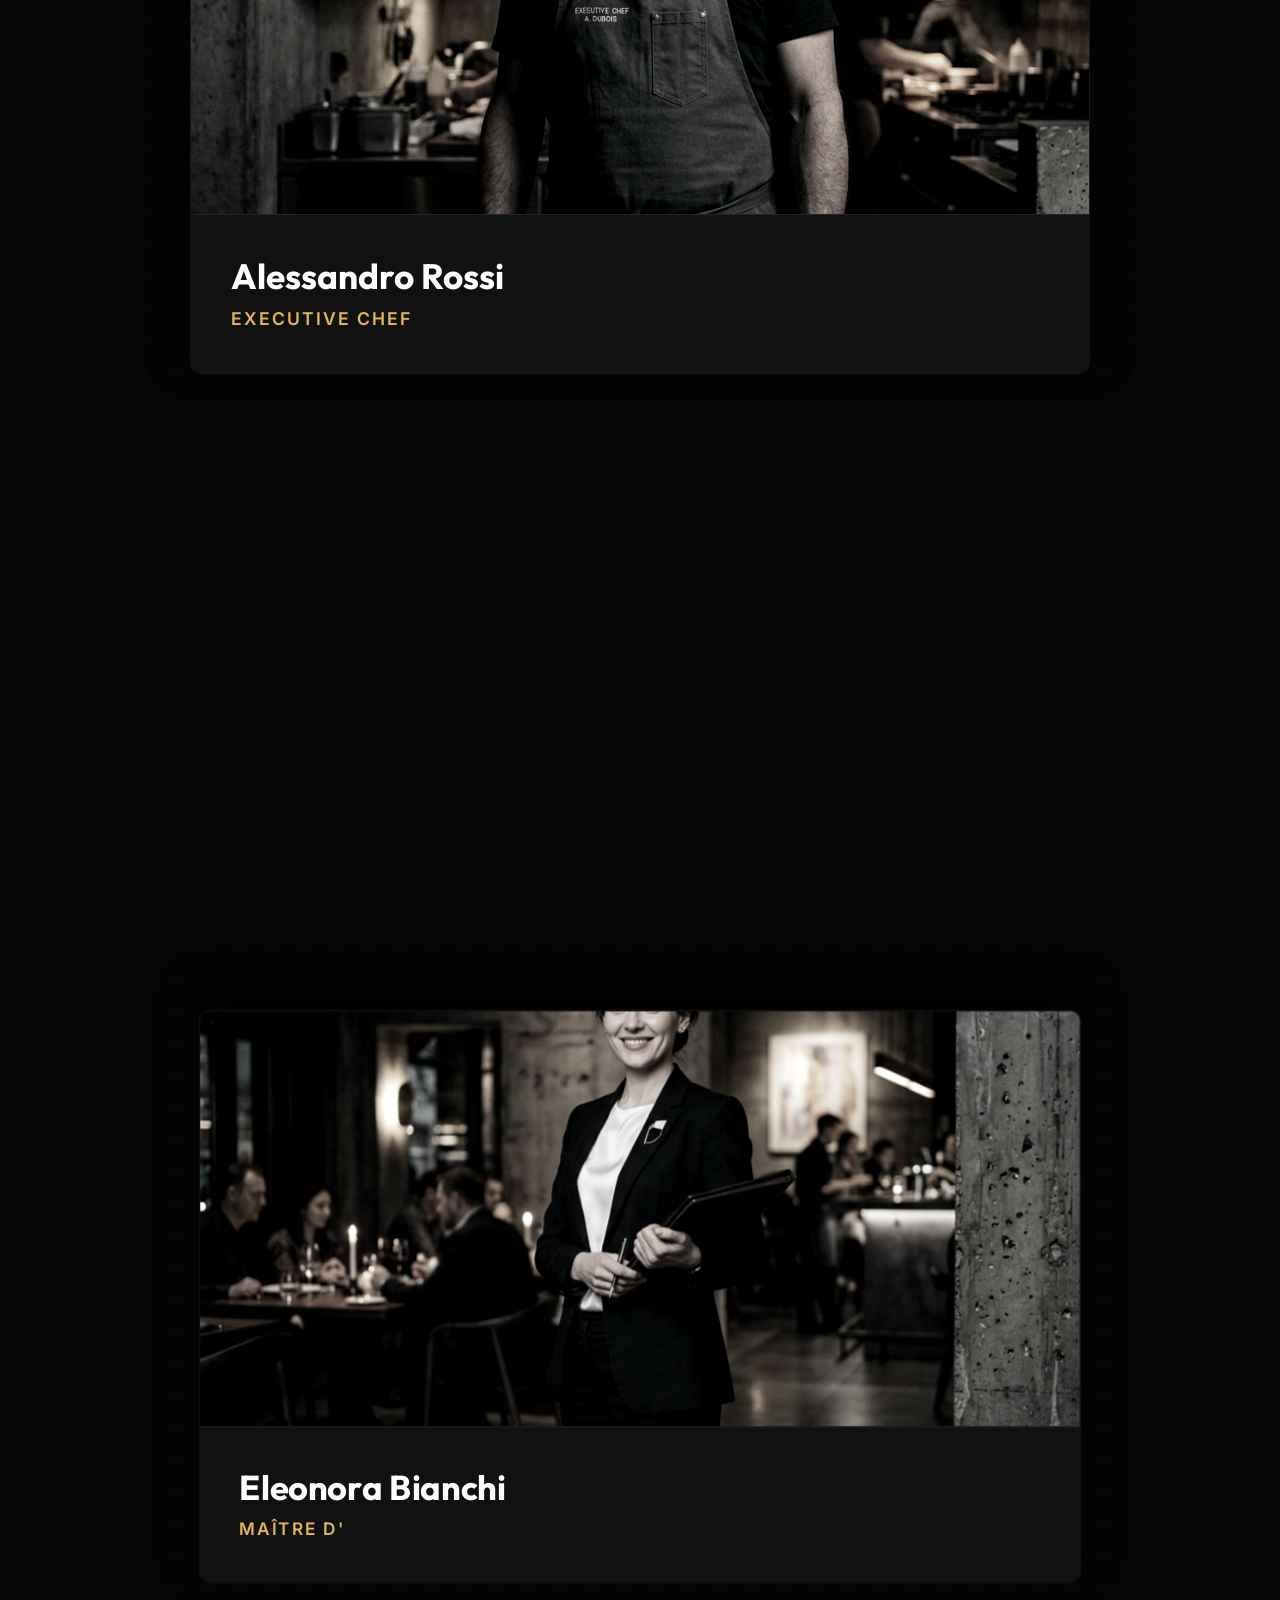
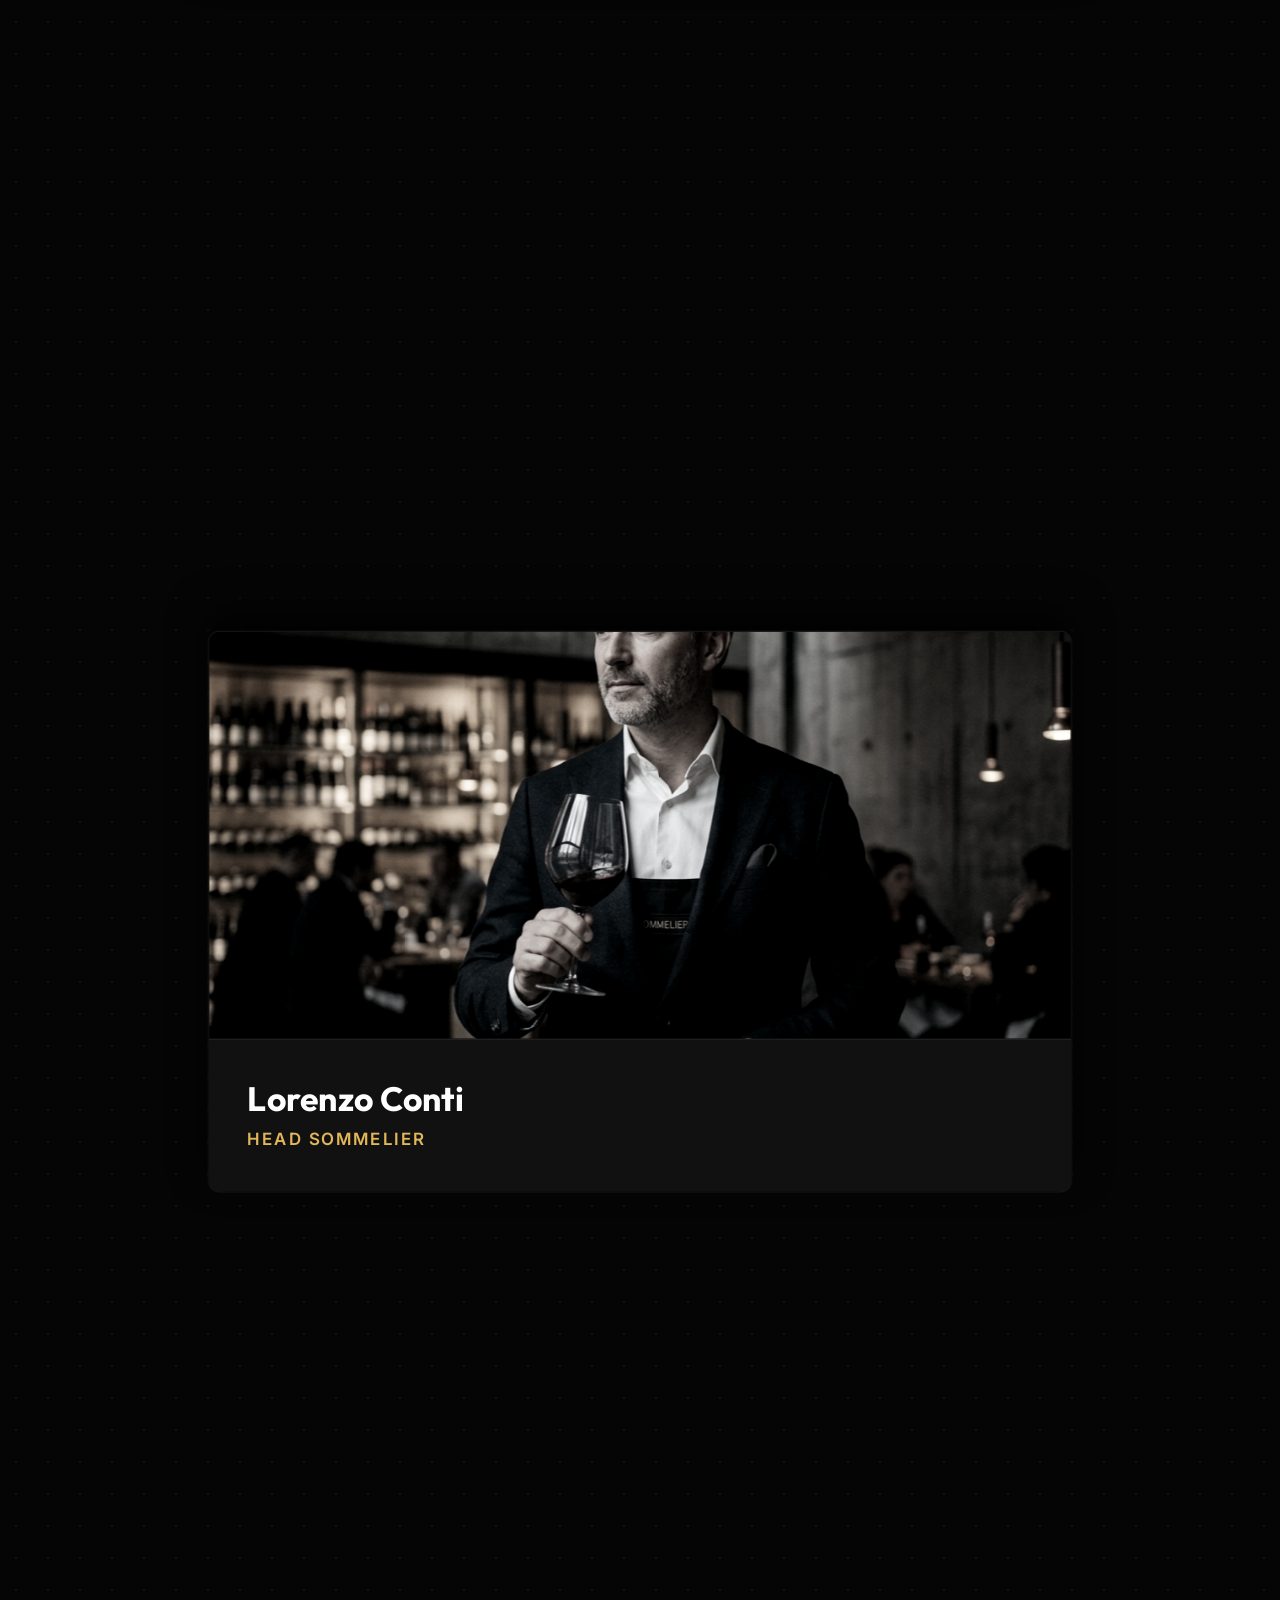
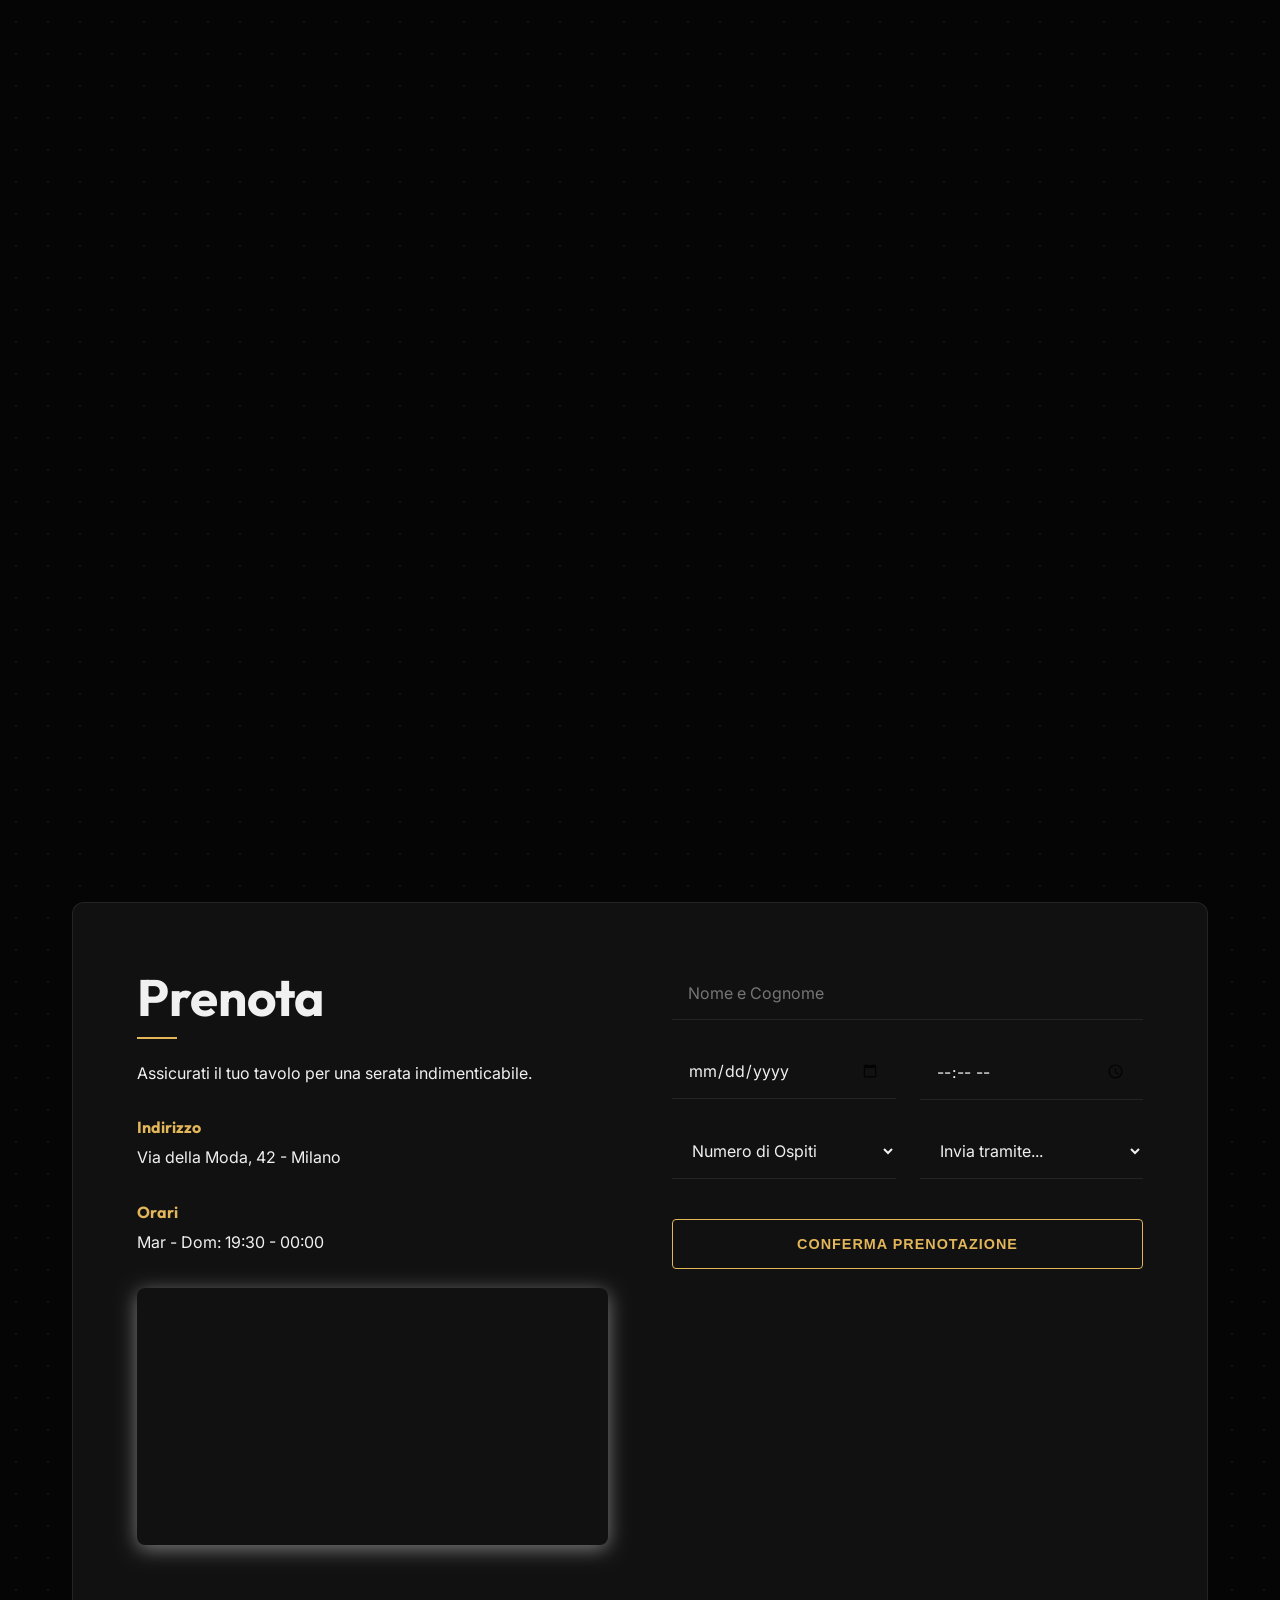
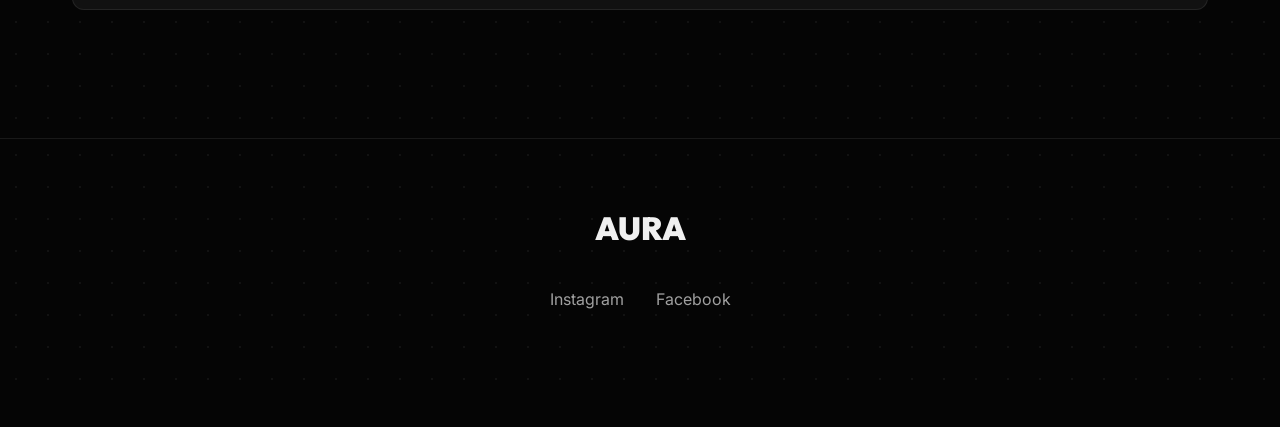
==== commit 7e3b1a1e: "Add files via upload" ====
--- a/index.html
+++ b/index.html
@@ -136,41 +136,48 @@
             </div>
         </section>
 
-        <!-- TEAM SECTION -->
-        <section id="team" class="team section">
-            <div class="container">
-                <div class="section-header text-center">
+        <!-- TEAM SECTION (VERTICAL STACK) -->
+        <section id="team" class="team-stack-section dark-section">
+            <div class="team-stack-container">
+                <div class="team-header">
                     <h2 class="section-title scroll-reveal-text"><span class="text-inner">Il Team</span></h2>
-                    <p class="section-subtitle scroll-reveal delay-1">L'anima di AURA.</p>
-                </div>
-                <div class="team-grid">
-                    <div class="team-member bento-item scroll-reveal-scale">
-                        <div class="card-img-box">
-                            <img src="../../brain/00238f78-2e24-41cb-a015-f9a205e743b5/team_chef_1777128284473.png" alt="Executive Chef" class="team-img">
+                    <p class="section-subtitle">L'anima di AURA.</p>
+                </div>
+                
+                <div class="team-stack-wrapper">
+                    <!-- Membro 1 -->
+                    <div class="team-card bento-item">
+                        <div class="card-img-box">
+                            <img src="assets/team_chef_1777128284473.png" alt="Executive Chef">
                         </div>
                         <div class="bento-content text-center">
                             <h3 class="member-name">Alessandro Rossi</h3>
                             <p class="member-role">Executive Chef</p>
                         </div>
                     </div>
-                    <div class="team-member bento-item scroll-reveal-scale delay-1">
-                        <div class="card-img-box">
-                            <img src="../../brain/00238f78-2e24-41cb-a015-f9a205e743b5/team_maitre_1777128296565.png" alt="Maitre D'" class="team-img">
+                    <!-- Membro 2 -->
+                    <div class="team-card bento-item">
+                        <div class="card-img-box">
+                            <img src="assets/team_maitre_1777128296565.png" alt="Maitre D'">
                         </div>
                         <div class="bento-content text-center">
                             <h3 class="member-name">Eleonora Bianchi</h3>
                             <p class="member-role">Maître D'</p>
                         </div>
                     </div>
-                    <div class="team-member bento-item scroll-reveal-scale delay-2">
-                        <div class="card-img-box">
-                            <img src="../../brain/00238f78-2e24-41cb-a015-f9a205e743b5/team_sommelier_1777128545236.png" alt="Head Sommelier" class="team-img">
+                    <!-- Membro 3 -->
+                    <div class="team-card bento-item">
+                        <div class="card-img-box">
+                            <img src="assets/team_sommelier_1777128545236.png" alt="Head Sommelier">
                         </div>
                         <div class="bento-content text-center">
                             <h3 class="member-name">Lorenzo Conti</h3>
                             <p class="member-role">Head Sommelier</p>
                         </div>
                     </div>
+                    
+                    <!-- Spacer per garantire che la terza carta si blocchi prima di far scorrere via la sezione -->
+                    <div class="stack-spacer" style="height: 40vh; width: 100%;"></div>
                 </div>
             </div>
         </section>
--- a/style.css
+++ b/style.css
@@ -268,6 +268,7 @@
     -webkit-font-smoothing: antialiased;
     -moz-osx-font-smoothing: grayscale;
     z-index: 2000;
+    will-change: transform, color, text-shadow;
 }
 
 .nav-links {
@@ -622,30 +623,77 @@
     display: inline-block;
 }
 
-/* Team Section */
-.team-grid {
-    display: grid;
-    grid-template-columns: repeat(3, 1fr);
-    gap: 2rem;
-}
-
-.team-member {
-    position: relative;
-    border-radius: 8px;
-    overflow: hidden;
-    background-color: var(--card-bg);
+/* Team Vertical Stack Section */
+.team-stack-section {
+    position: relative;
+    background-color: var(--bg-color);
+    background-image: var(--starry-pattern);
+    background-size: var(--starry-size);
+    background-position: var(--starry-pos);
+    z-index: 2;
+    padding: 20vh 0 20vh 0; /* Compromesso per scorrere un po' */
+}
+
+.team-stack-container {
+    max-width: 1400px;
+    margin: 0 auto;
+    padding: 0 2rem;
+    position: relative;
+}
+
+.team-stack-container .team-header {
+    position: sticky;
+    top: 12vh; /* Sotto la navbar, perfettamente visibile */
+    width: 100%;
+    text-align: center;
+    z-index: 10;
+    margin-bottom: 10vh;
+}
+
+.team-stack-wrapper {
+    display: flex;
+    flex-direction: column;
+    align-items: center;
+    gap: 70vh; 
+    padding-bottom: 0; 
+}
+
+.team-card {
+    position: sticky;
+    top: 25vh; /* Le carte si fermano e si impilano qui */
+    width: 80vw;
+    max-width: 900px;
+    height: 65vh;
+    display: flex;
+    flex-direction: column;
+    justify-content: flex-start;
+    padding: 0; 
+    border-radius: 12px;
+    background-color: var(--bg-color); 
     border: 1px solid var(--border-color);
     transition: transform 0.6s cubic-bezier(0.16, 1, 0.3, 1), box-shadow 0.6s cubic-bezier(0.16, 1, 0.3, 1);
     transform-style: preserve-3d;
-    display: flex;
-    flex-direction: column;
-}
-
-.team-member .card-img-box {
-    padding-bottom: 120%; /* 5:6 aspect ratio */
-}
-
-.team-member .card-img-box img {
+    overflow: hidden;
+    box-shadow: 0 -20px 40px rgba(0,0,0,0.8); /* Ombra dinamica per distaccare le carte impilate */
+}
+
+.team-card:nth-child(1) { top: 26vh; z-index: 1; }
+.team-card:nth-child(2) { top: 29vh; z-index: 2; transform: scale(0.98); }
+.team-card:nth-child(3) { top: 32vh; z-index: 3; transform: scale(0.96); }
+
+.team-card:hover {
+    transform: translateY(-5px) scale(1) !important; /* Forza l'effetto hover sopra le scale statiche */
+}
+
+.team-card .card-img-box {
+    position: relative;
+    width: 100%;
+    flex: 1;
+    overflow: hidden;
+    z-index: 0;
+}
+
+.team-card .card-img-box img {
     position: absolute;
     top: 0;
     left: 0;
@@ -656,21 +704,30 @@
     transition: filter 0.4s ease, transform 0.6s ease;
 }
 
-.team-member:hover .card-img-box img {
+.team-card:hover .card-img-box img {
     filter: grayscale(0%) contrast(1);
     transform: scale(1.05);
 }
 
+.team-card .bento-content {
+    position: relative;
+    z-index: 2;
+    padding: 2.5rem;
+    background-color: var(--card-bg); 
+    transform: translateZ(30px); 
+    border-top: 1px solid var(--border-color);
+}
+
 .member-name {
     font-family: var(--font-heading);
-    font-size: 1.8rem;
+    font-size: 2.2rem;
     color: white;
     margin-bottom: 0.5rem;
 }
 
 .member-role {
     color: var(--accent);
-    font-size: 1rem;
+    font-size: 1.1rem;
     font-weight: 600;
     text-transform: uppercase;
     letter-spacing: 2px;
@@ -1095,9 +1152,30 @@
         transform: translateY(-8px) rotate(-45deg);
     }
 
-    .team-grid {
-        grid-template-columns: 1fr;
-    }
+    .team-stack-section {
+        padding: 18vh 0 10vh 0;
+    }
+    
+    .team-stack-container .team-header {
+        position: sticky;
+        top: 10vh;
+        margin-bottom: 5vh;
+        z-index: 10;
+    }
+    
+    .team-stack-wrapper {
+        gap: 60vh;
+        padding-bottom: 0; 
+    }
+    
+    .team-card {
+        width: 90vw;
+        height: 55vh;
+    }
+    
+    .team-card:nth-child(1) { top: 25vh; }
+    .team-card:nth-child(2) { top: 27vh; }
+    .team-card:nth-child(3) { top: 29vh; }
     
     .category-title {
         font-size: 2.2rem;
@@ -1187,7 +1265,19 @@
         font-size: 1.4rem;
     }
     
-    .hero-title {
-        letter-spacing: -1px;
-    }
-}
+    .menu-header {
+        position: relative;
+        top: auto;
+        padding-top: 2rem;
+        margin-bottom: 2rem;
+    }
+    
+    .section-subtitle {
+        margin-bottom: 1rem;
+    }
+    
+    .menu-horizontal-wrapper {
+        margin-top: 0;
+        height: 60vh;
+    }
+}
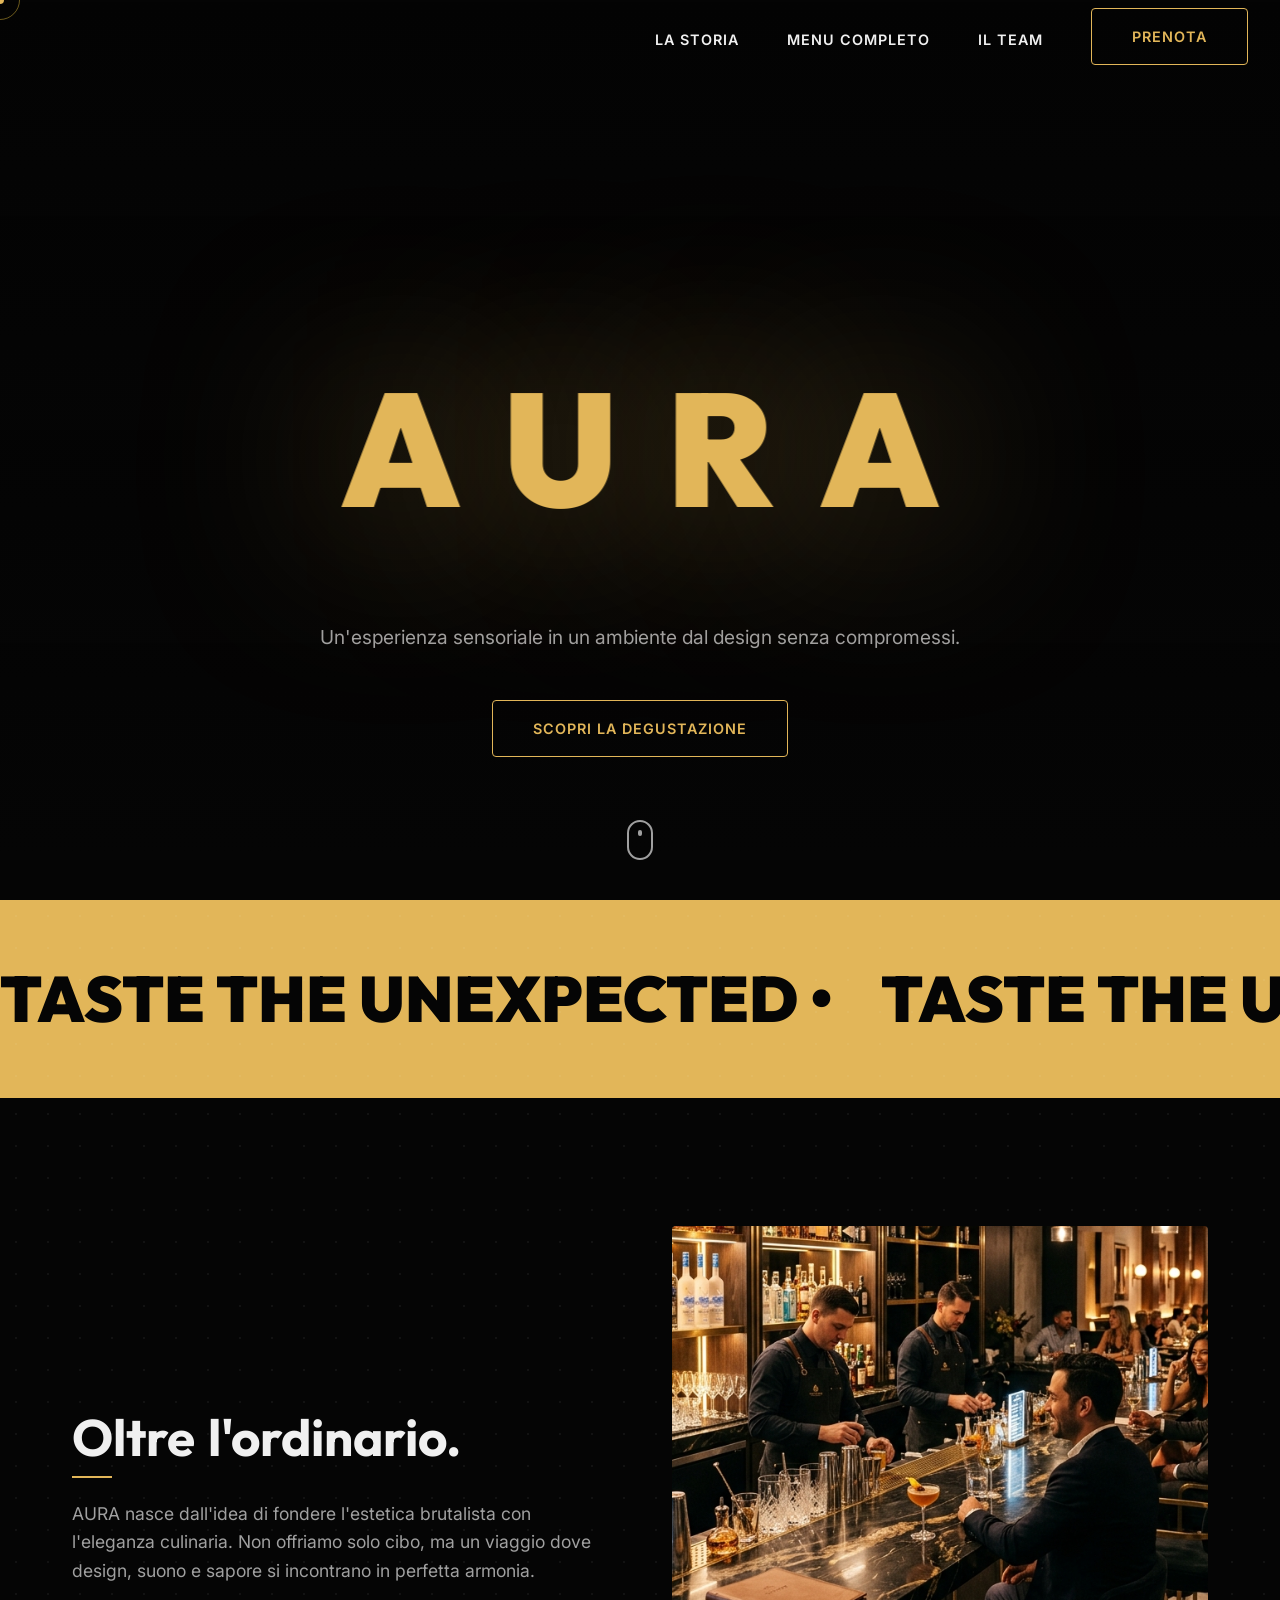
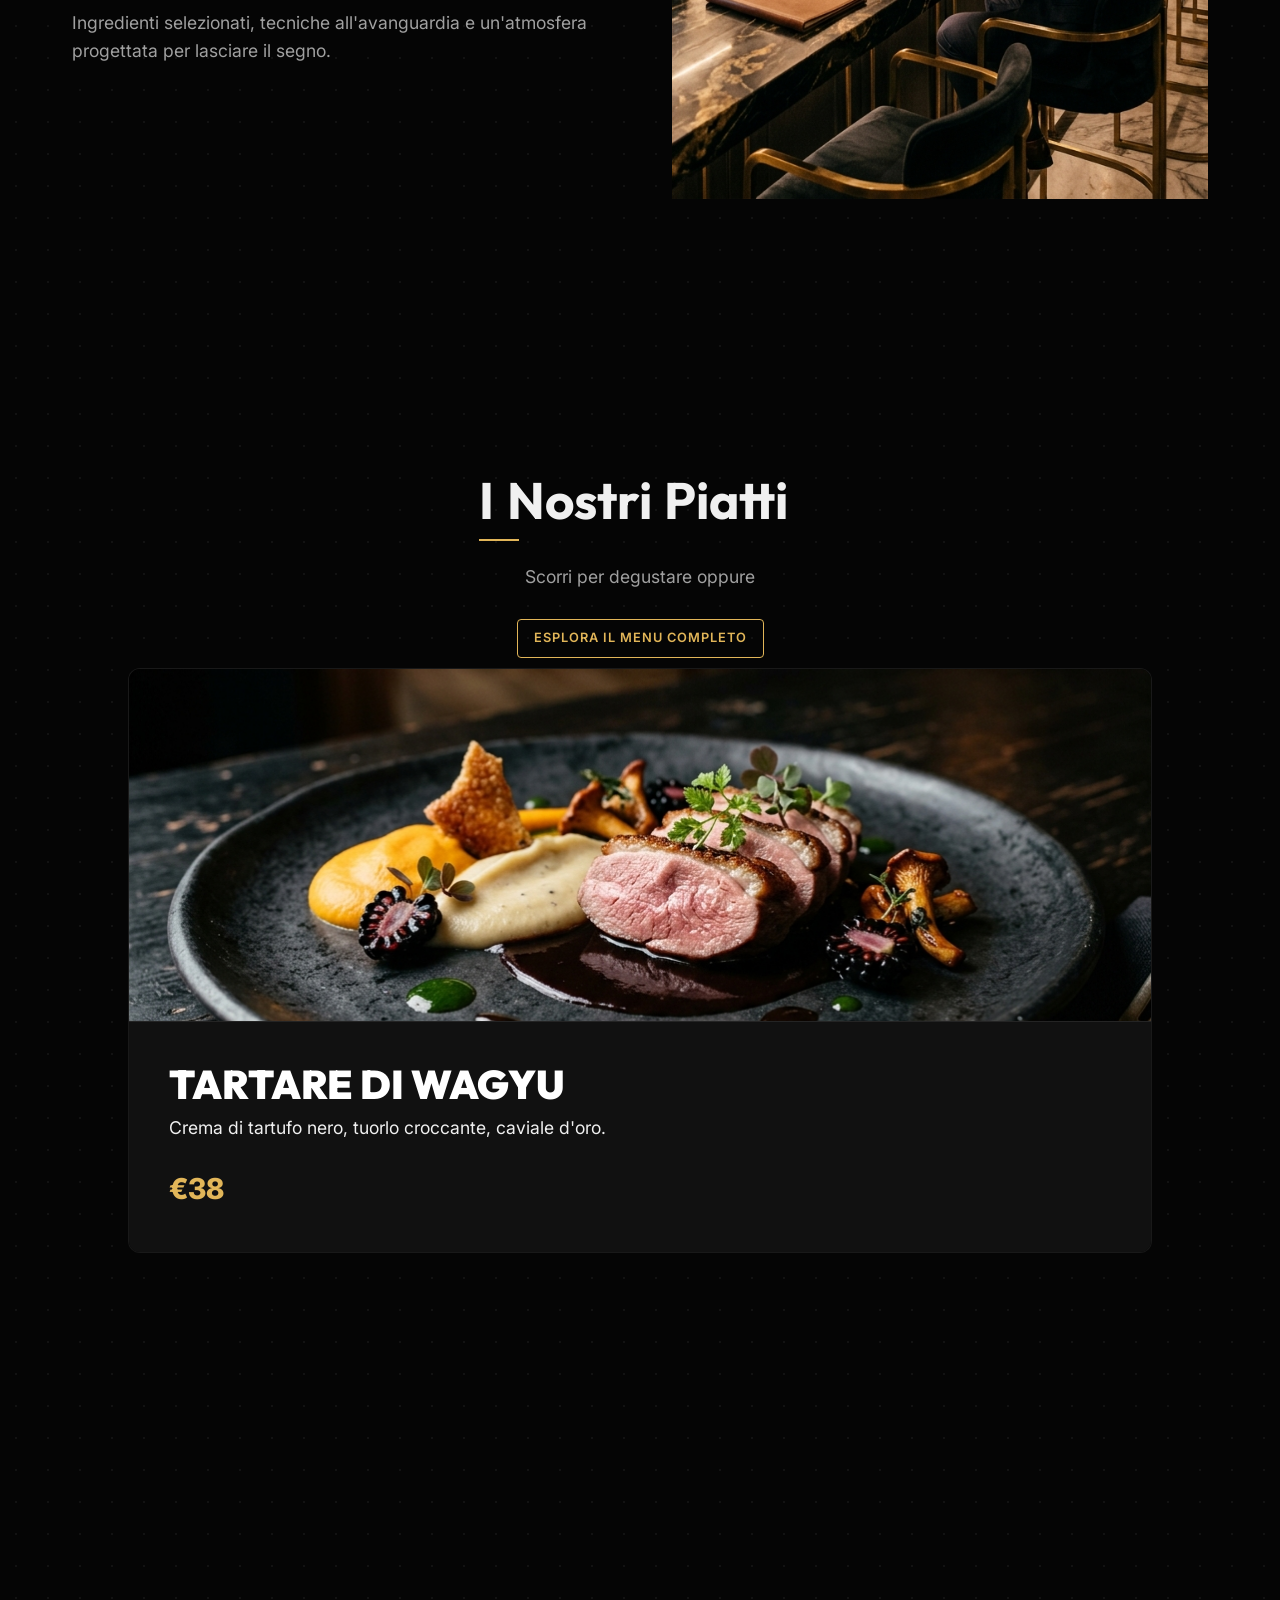
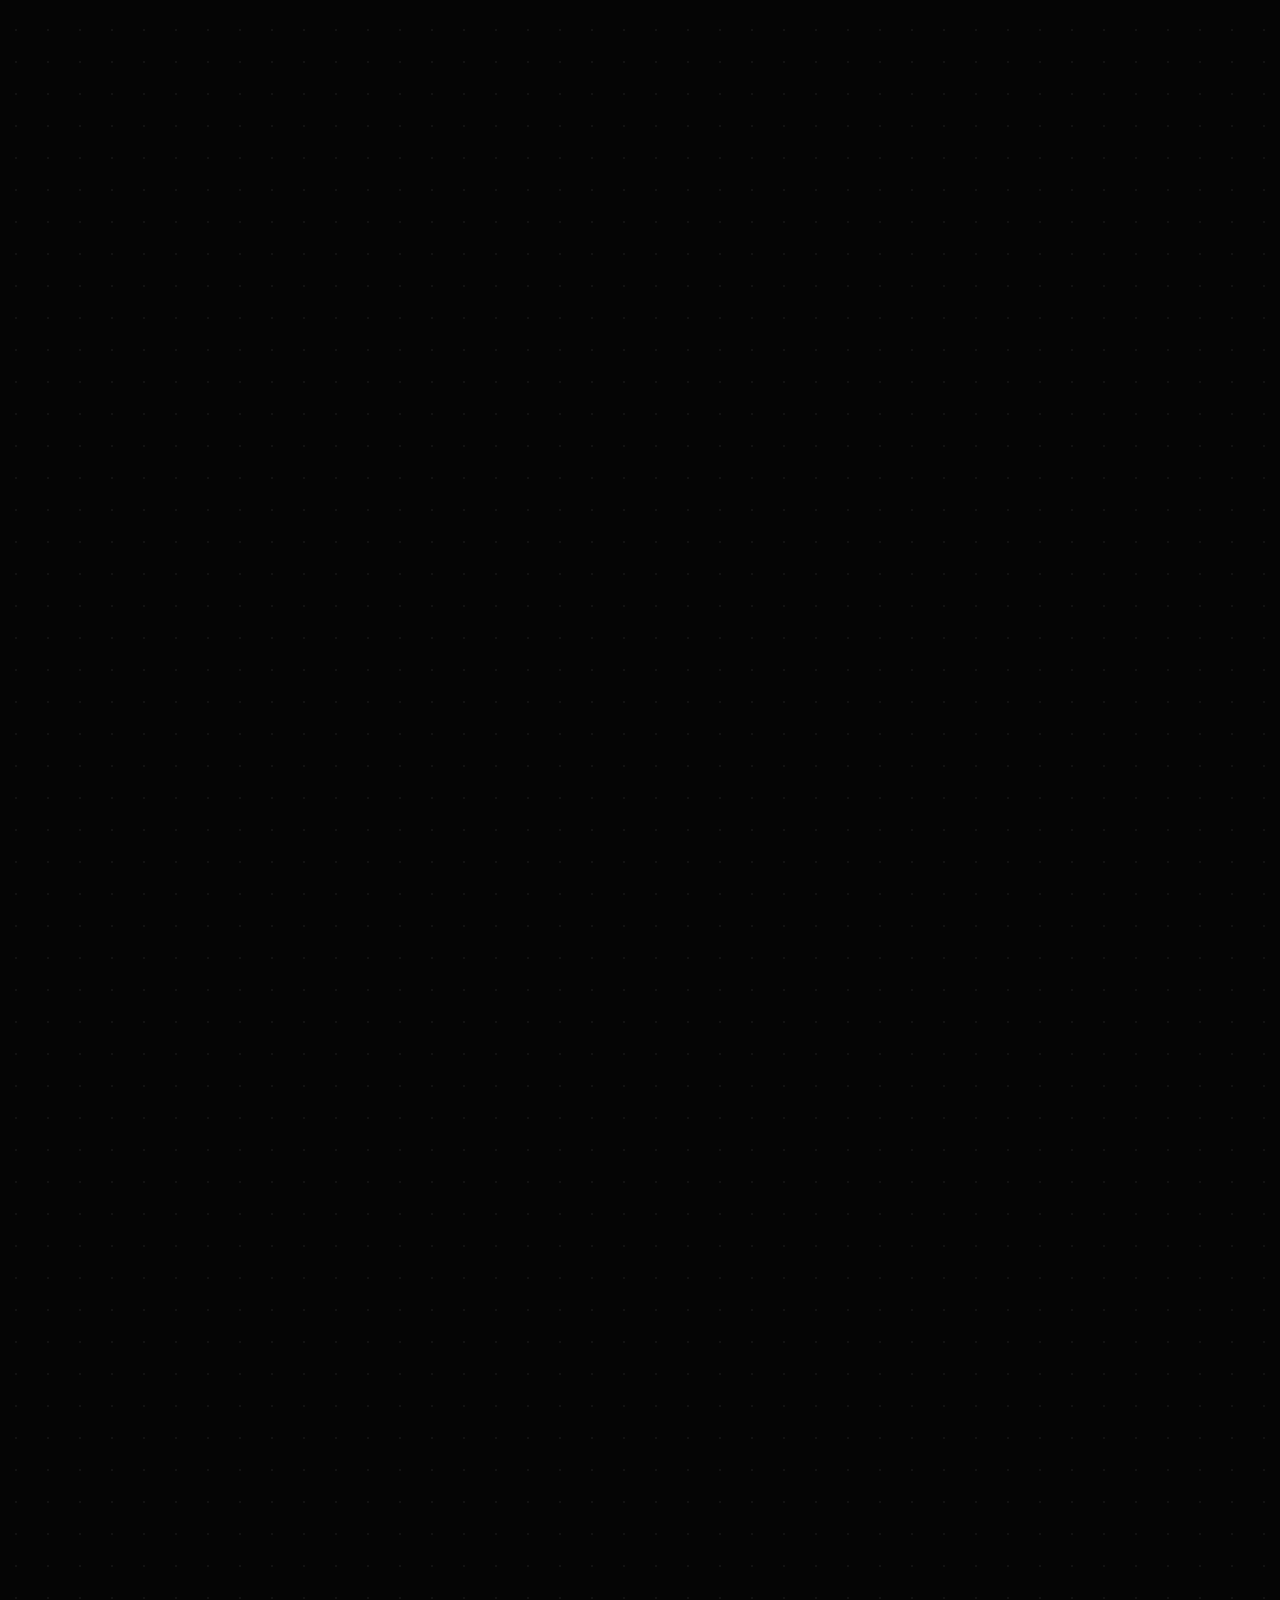
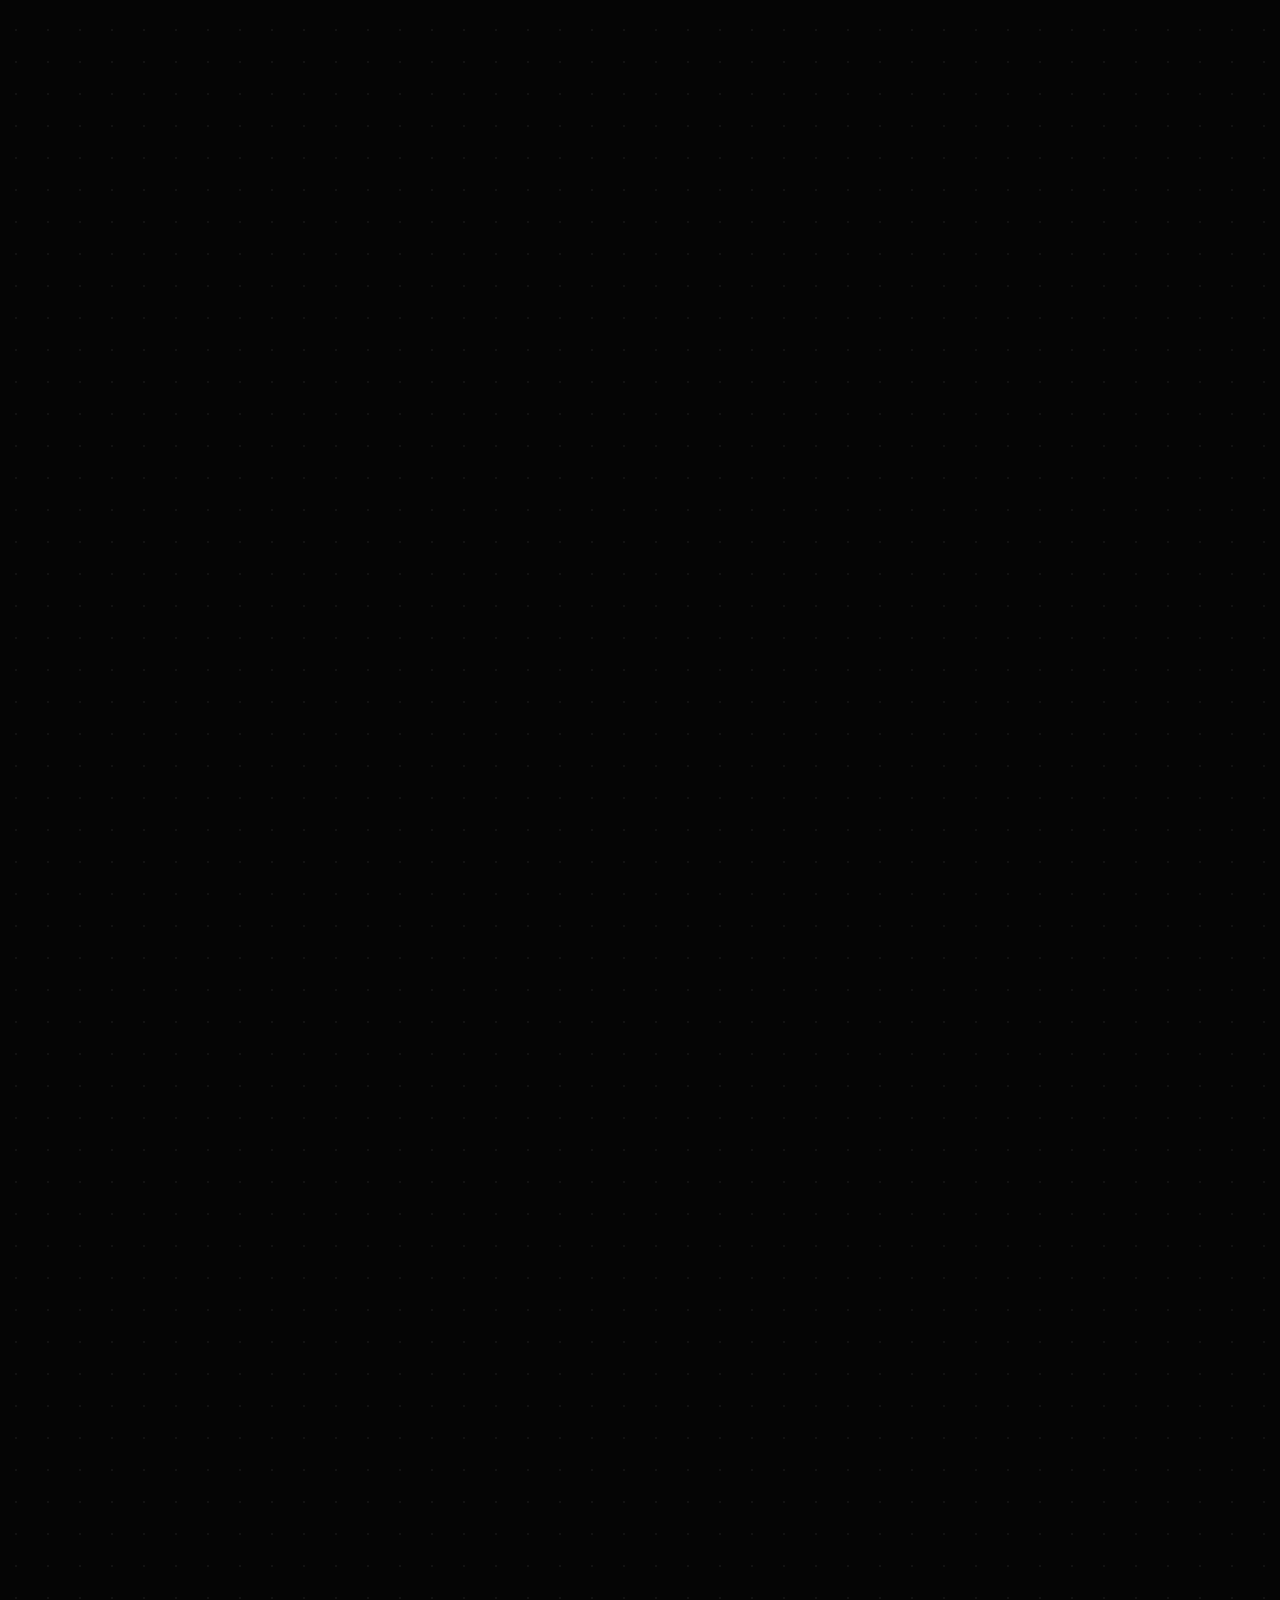
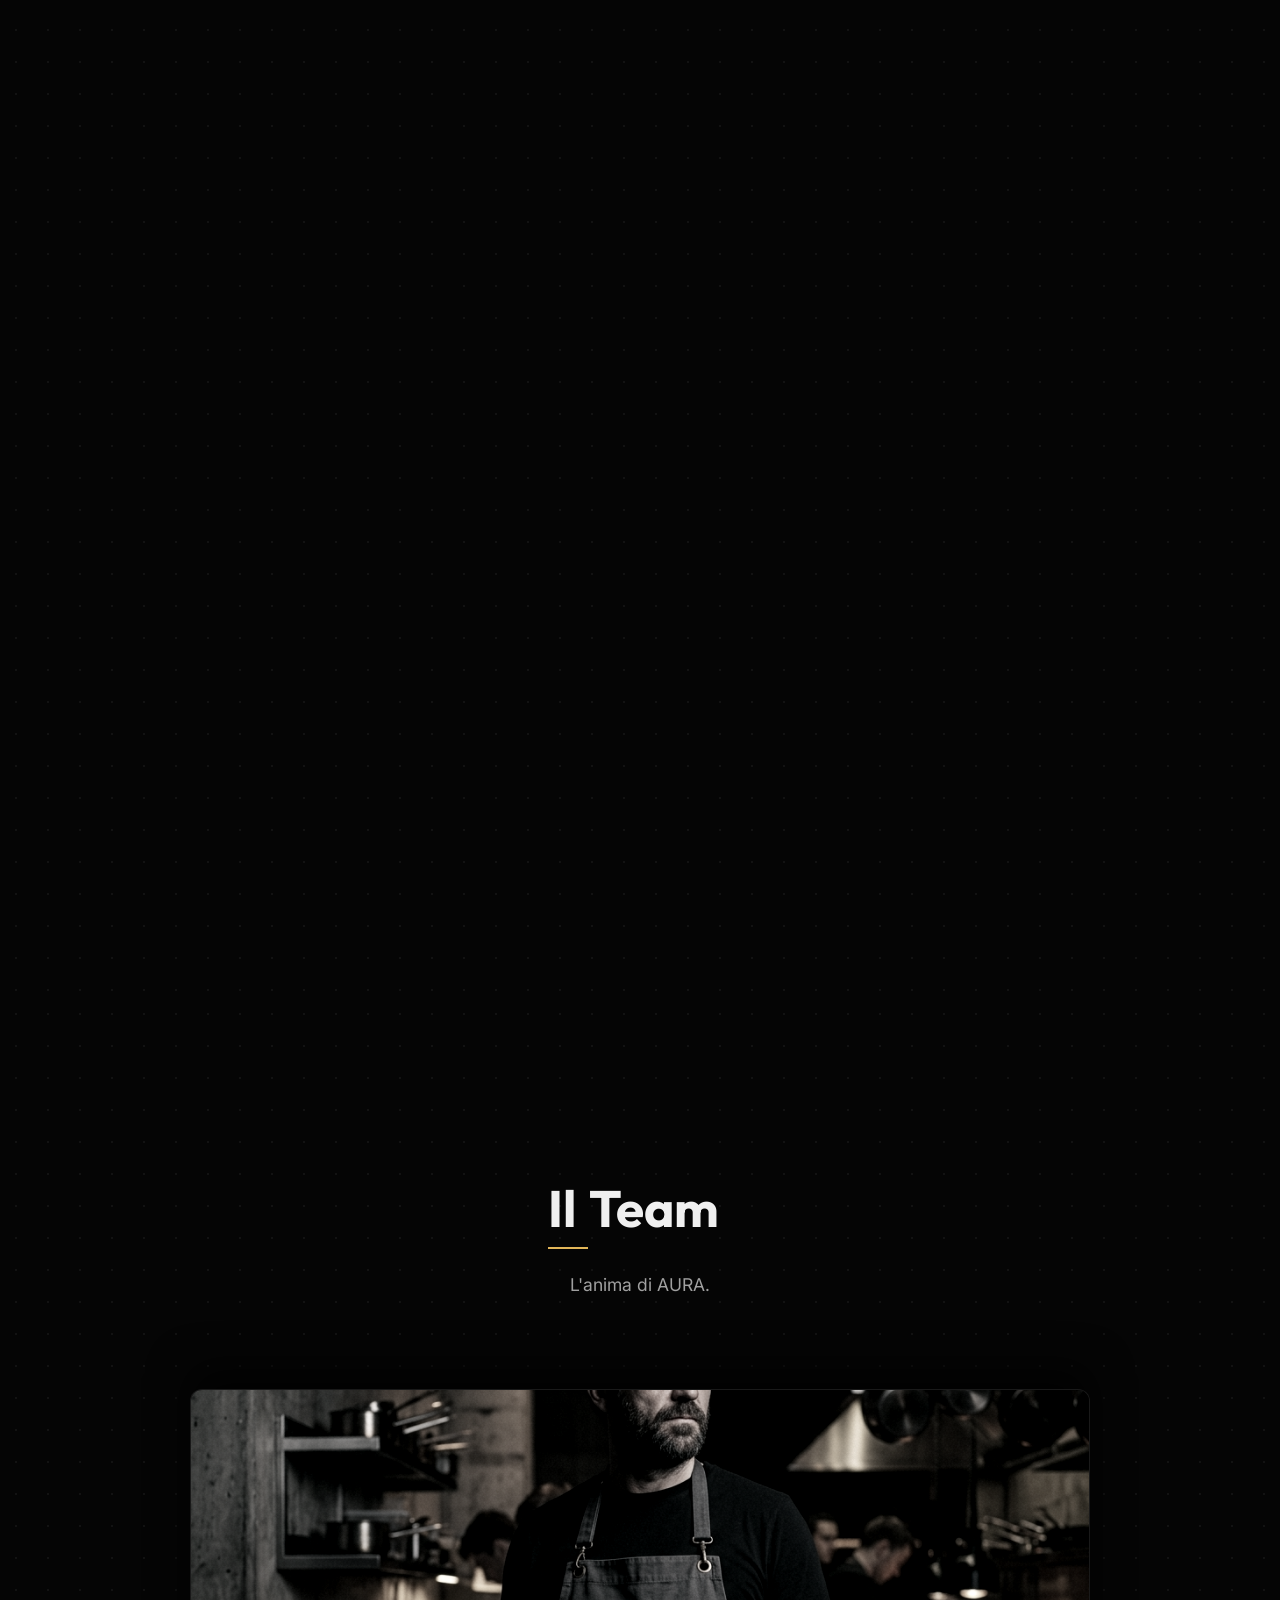
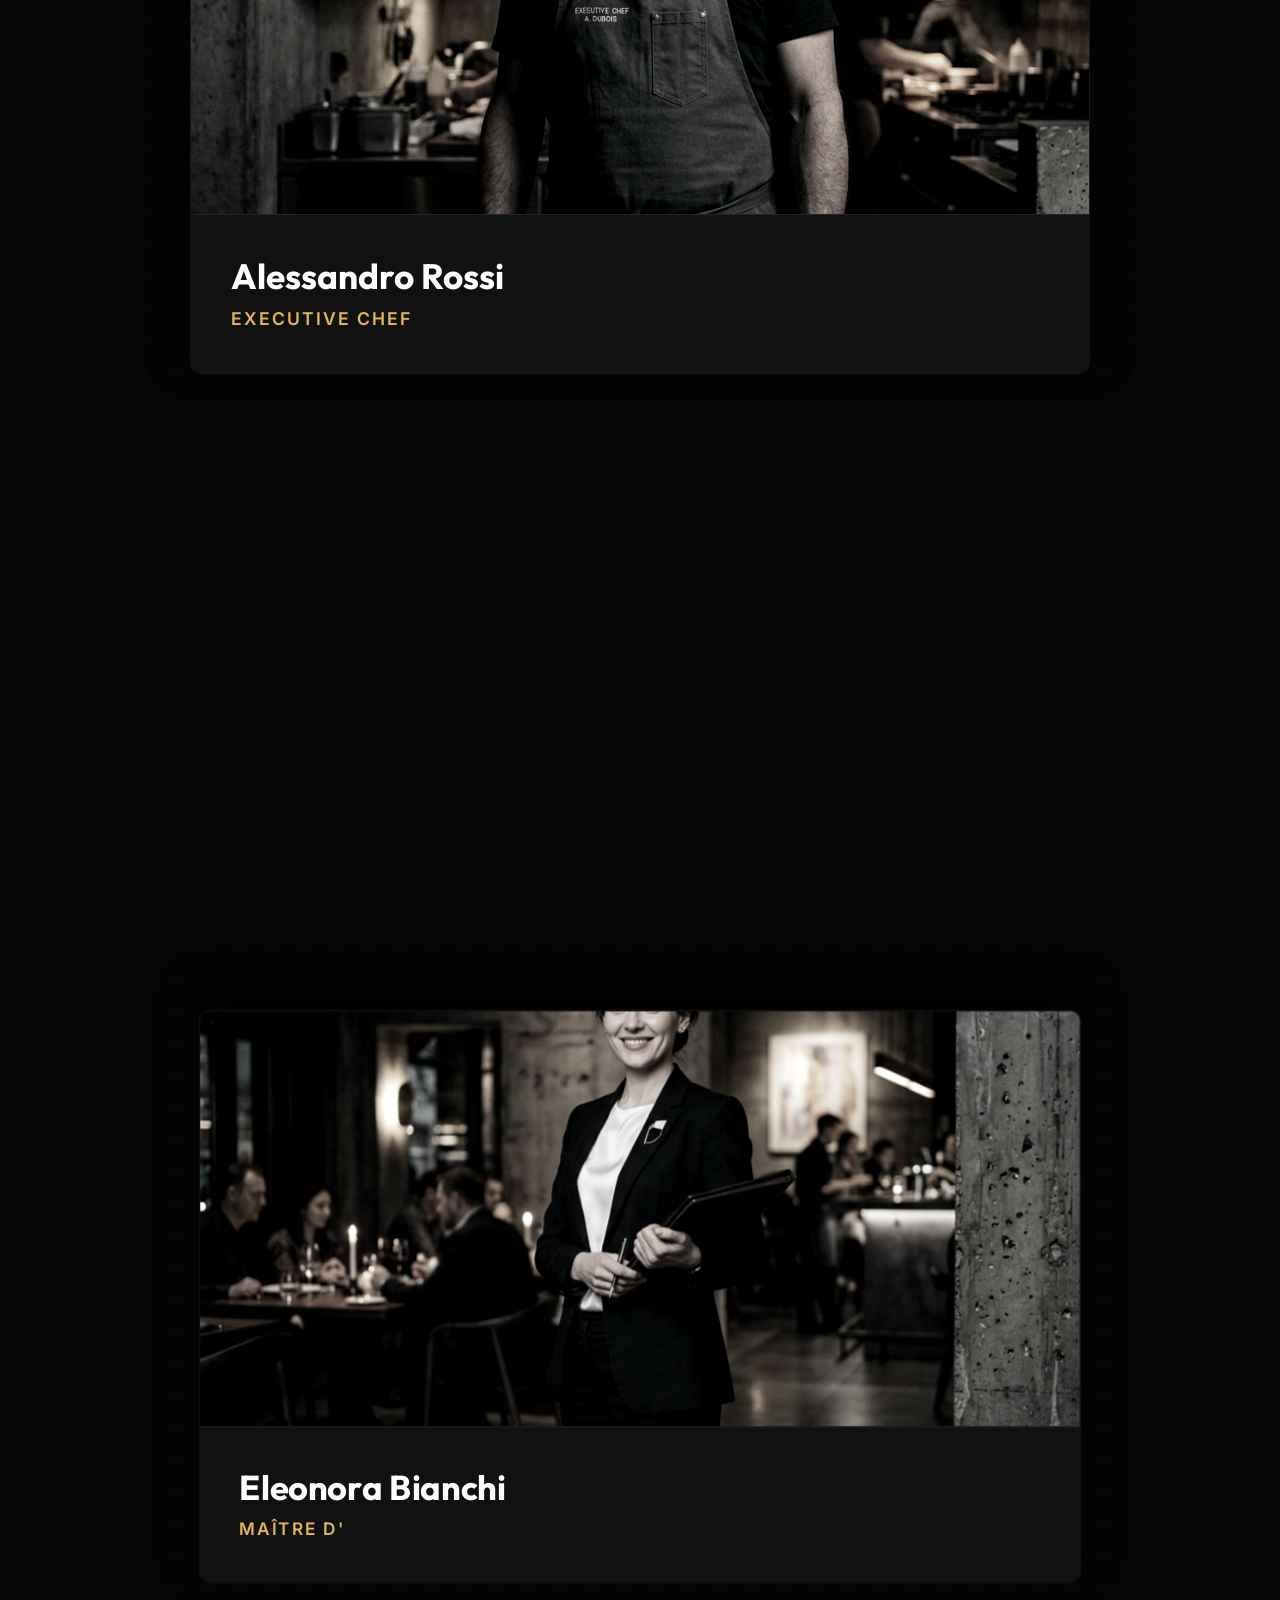
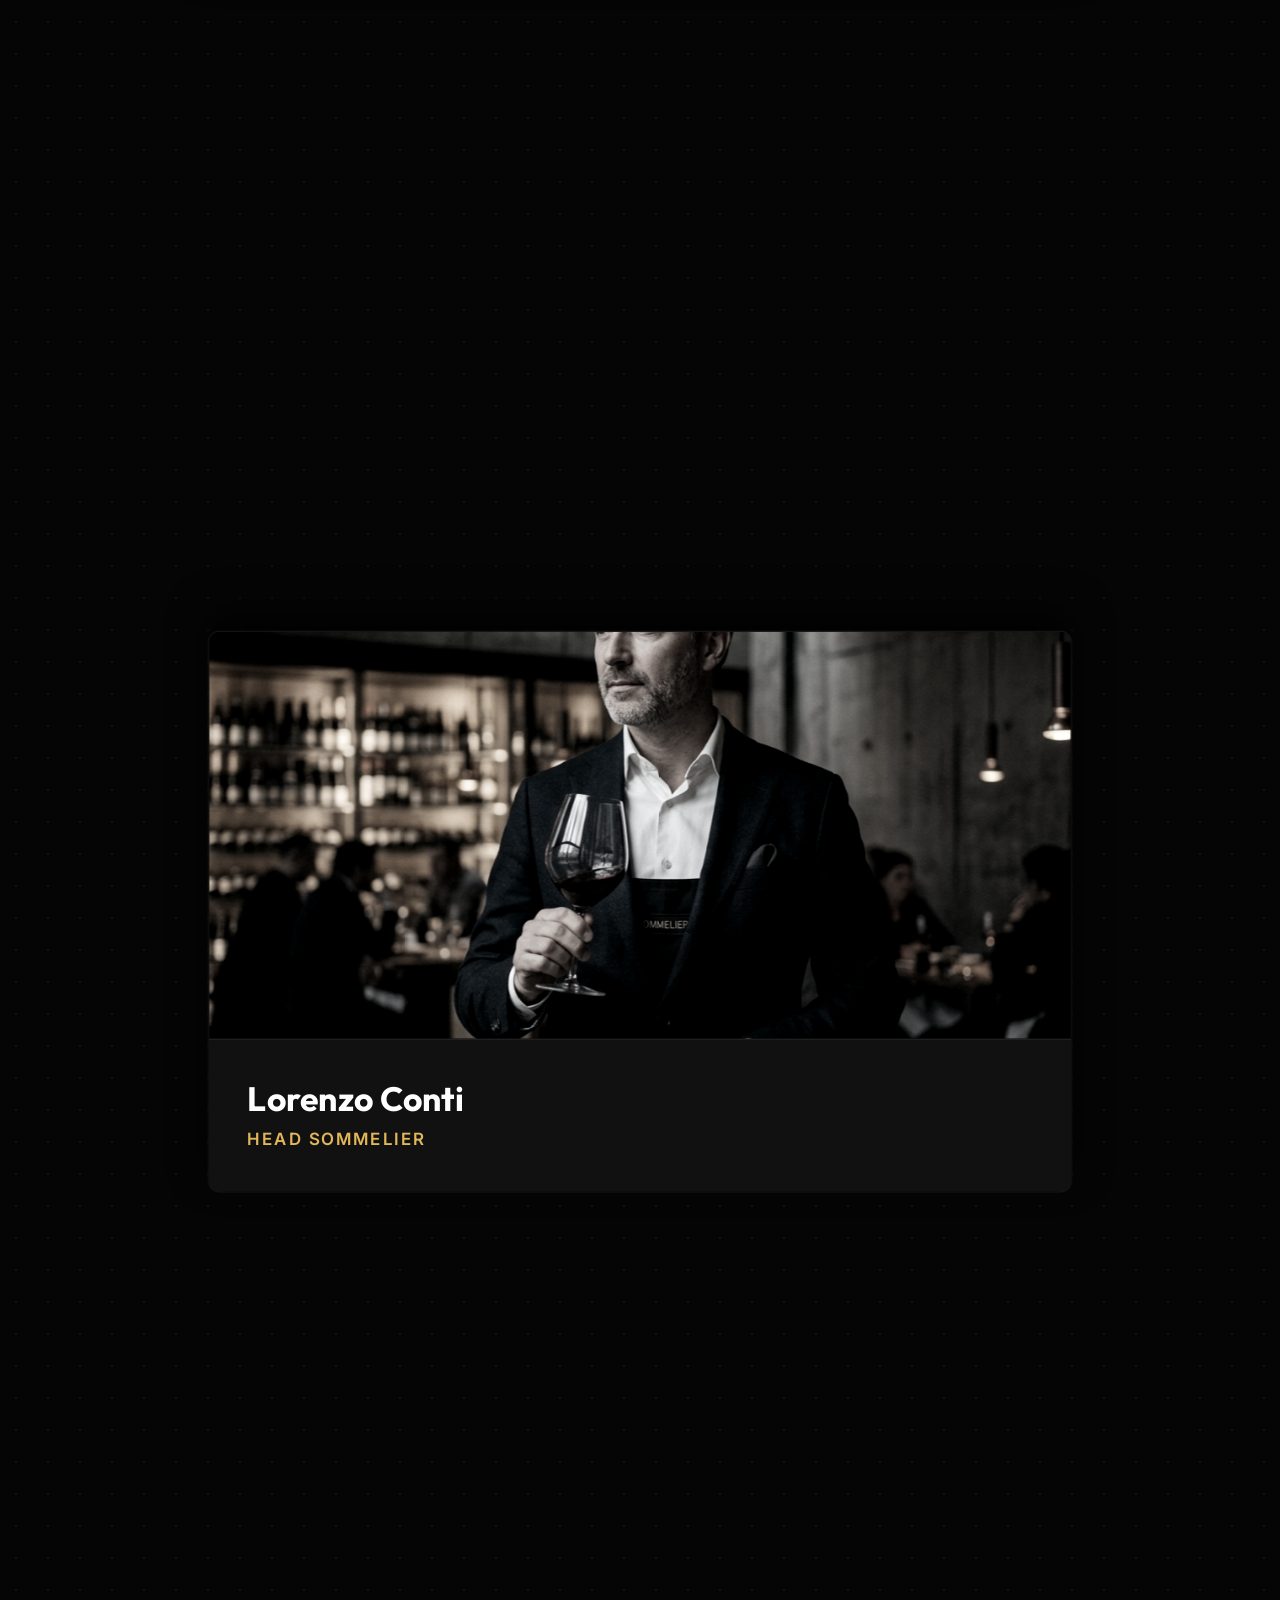
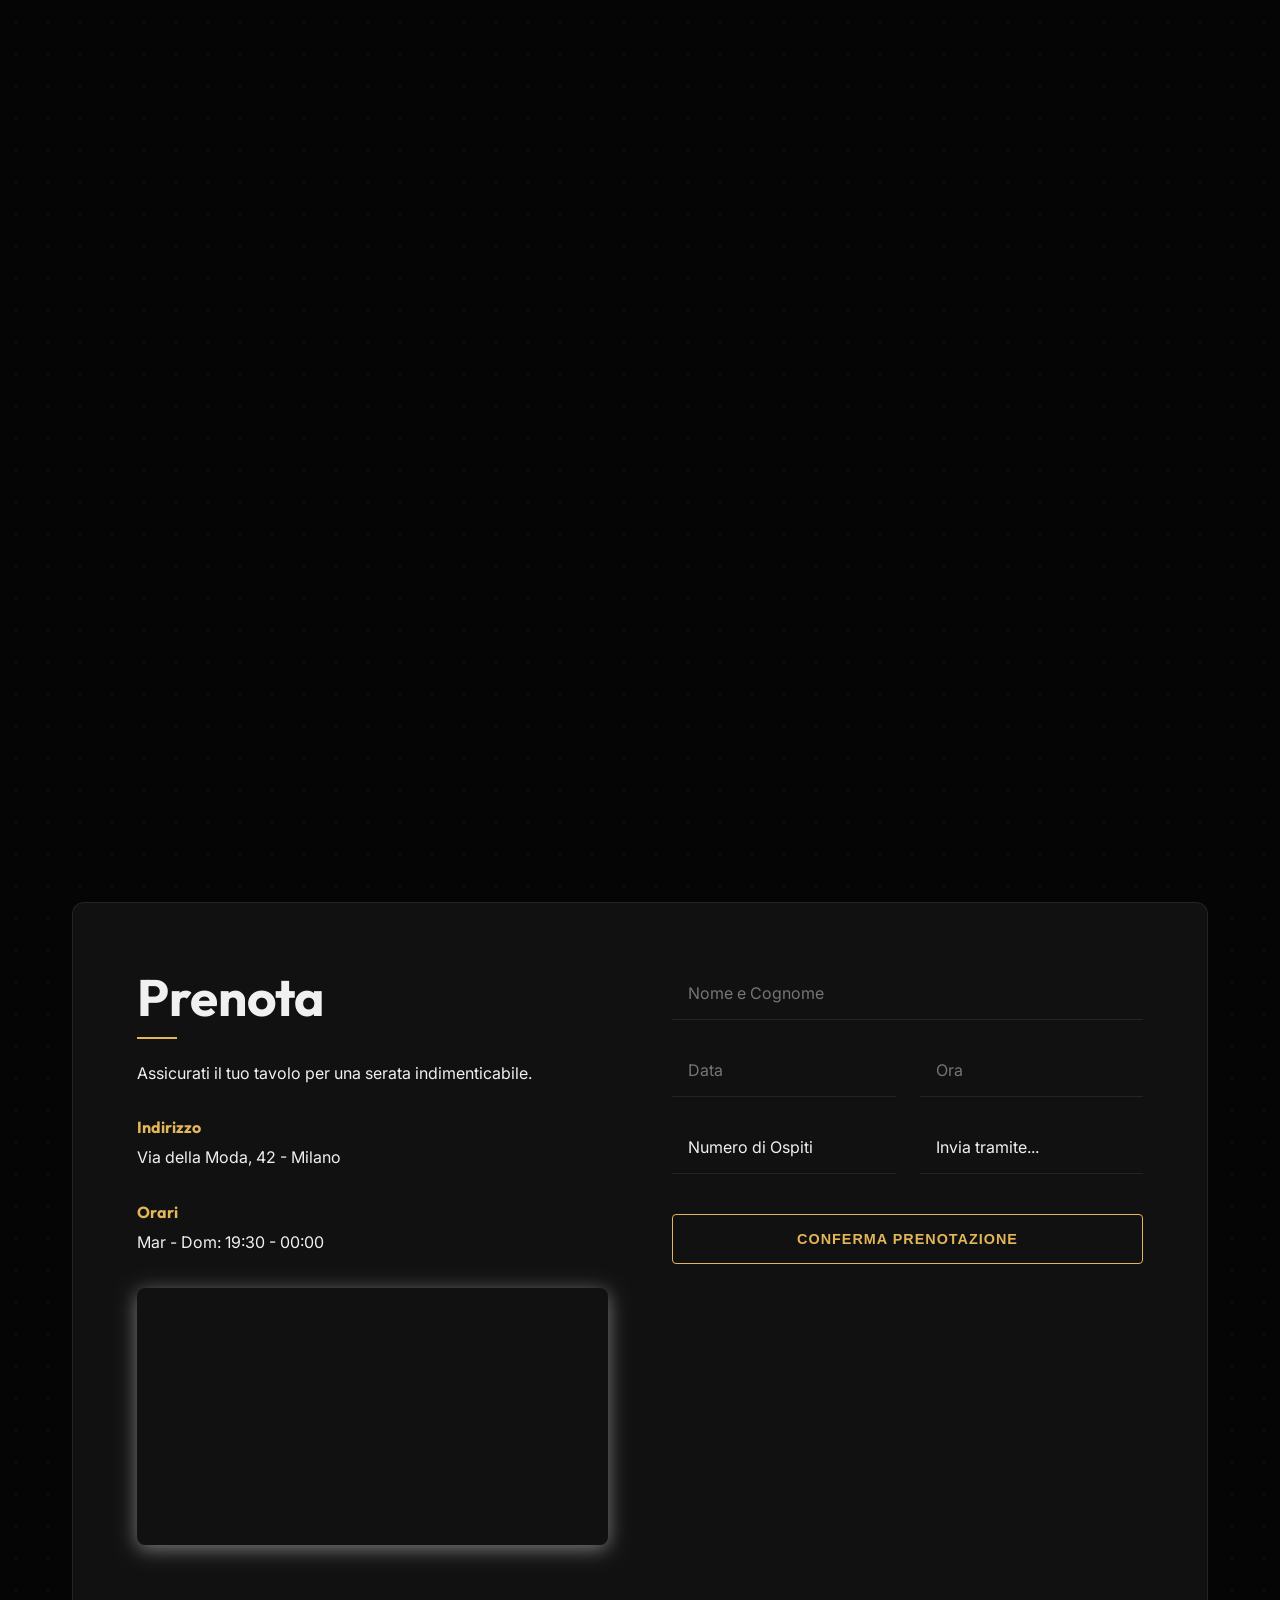
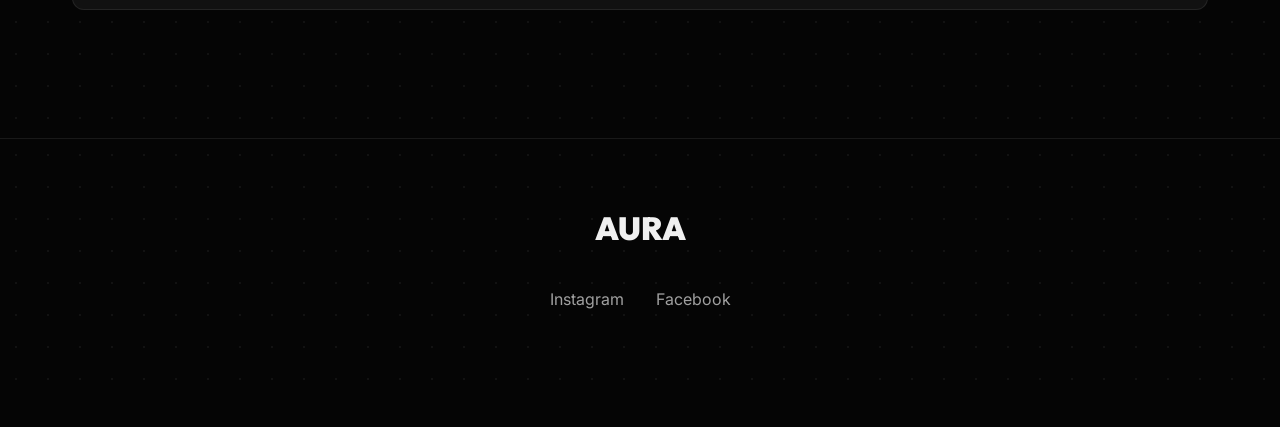
==== commit a8bcb514: "Add files via upload" ====
--- a/index.html
+++ b/index.html
@@ -208,10 +208,10 @@
                             </div>
                             <div class="form-row">
                                 <div class="form-group scroll-reveal delay-1">
-                                    <input type="date" id="date" required>
+                                    <input type="text" id="date" placeholder="Data" onfocus="(this.type='date')" onblur="if(!this.value) this.type='text'" required>
                                 </div>
                                 <div class="form-group scroll-reveal delay-2">
-                                    <input type="time" id="time" required>
+                                    <input type="text" id="time" placeholder="Ora" onfocus="(this.type='time')" onblur="if(!this.value) this.type='text'" required>
                                 </div>
                             </div>
                             <div class="form-row">
--- a/style.css
+++ b/style.css
@@ -261,14 +261,18 @@
     font-family: var(--font-heading);
     font-size: 2rem;
     font-weight: 900;
-    letter-spacing: 6px;
+    letter-spacing: 0.3em;
+    padding-left: 0.3em; /* Compensa il letter-spacing per un centro matematico perfetto */
+    text-transform: uppercase;
+    text-decoration: none;
     color: var(--text-primary);
+    z-index: 2000;
+    transition: none; 
     transform-origin: center center;
+    will-change: transform, color, text-shadow;
     display: inline-block;
     -webkit-font-smoothing: antialiased;
     -moz-osx-font-smoothing: grayscale;
-    z-index: 2000;
-    will-change: transform, color, text-shadow;
 }
 
 .nav-links {
@@ -876,6 +880,9 @@
     font-family: var(--font-body);
     font-size: 1rem;
     transition: border-color 0.3s ease;
+    border-radius: 0; /* Fix iOS */
+    -webkit-appearance: none; /* Fix iOS select/inputs */
+    appearance: none;
 }
 
 input:focus, select:focus {
@@ -885,24 +892,14 @@
 
 input[type="date"], input[type="time"], select {
     cursor: pointer;
-    color-scheme: dark; /* Ensures the native picker text is white on dark bg */
-    -webkit-text-fill-color: var(--text-primary);
-}
-
-/* Forza esplicitamente il colore su tutti i componenti interni del picker su iOS/Safari */
-input[type="date"]::-webkit-datetime-edit,
-input[type="time"]::-webkit-datetime-edit,
-input[type="date"]::-webkit-datetime-edit-fields-wrapper,
-input[type="time"]::-webkit-datetime-edit-fields-wrapper,
-input[type="date"]::-webkit-datetime-edit-text,
-input[type="date"]::-webkit-datetime-edit-month-field,
-input[type="date"]::-webkit-datetime-edit-day-field,
-input[type="date"]::-webkit-datetime-edit-year-field,
-input[type="time"]::-webkit-datetime-edit-hour-field,
-input[type="time"]::-webkit-datetime-edit-minute-field,
-input[type="time"]::-webkit-datetime-edit-ampm-field {
+    color-scheme: dark; 
+}
+
+/* Fix iOS date/time placeholder issue */
+input[type="date"]::-webkit-date-and-time-value,
+input[type="time"]::-webkit-date-and-time-value {
     color: var(--text-primary);
-    -webkit-text-fill-color: var(--text-primary);
+    text-align: left;
 }
 
 input[type="date"]::-webkit-calendar-picker-indicator,
@@ -913,7 +910,7 @@
 }
 
 select option {
-    background-color: #111111; /* var(--card-bg) non sempre preso da browser nativi */
+    background-color: #111111; 
     color: #f0f0f0;
 }
 
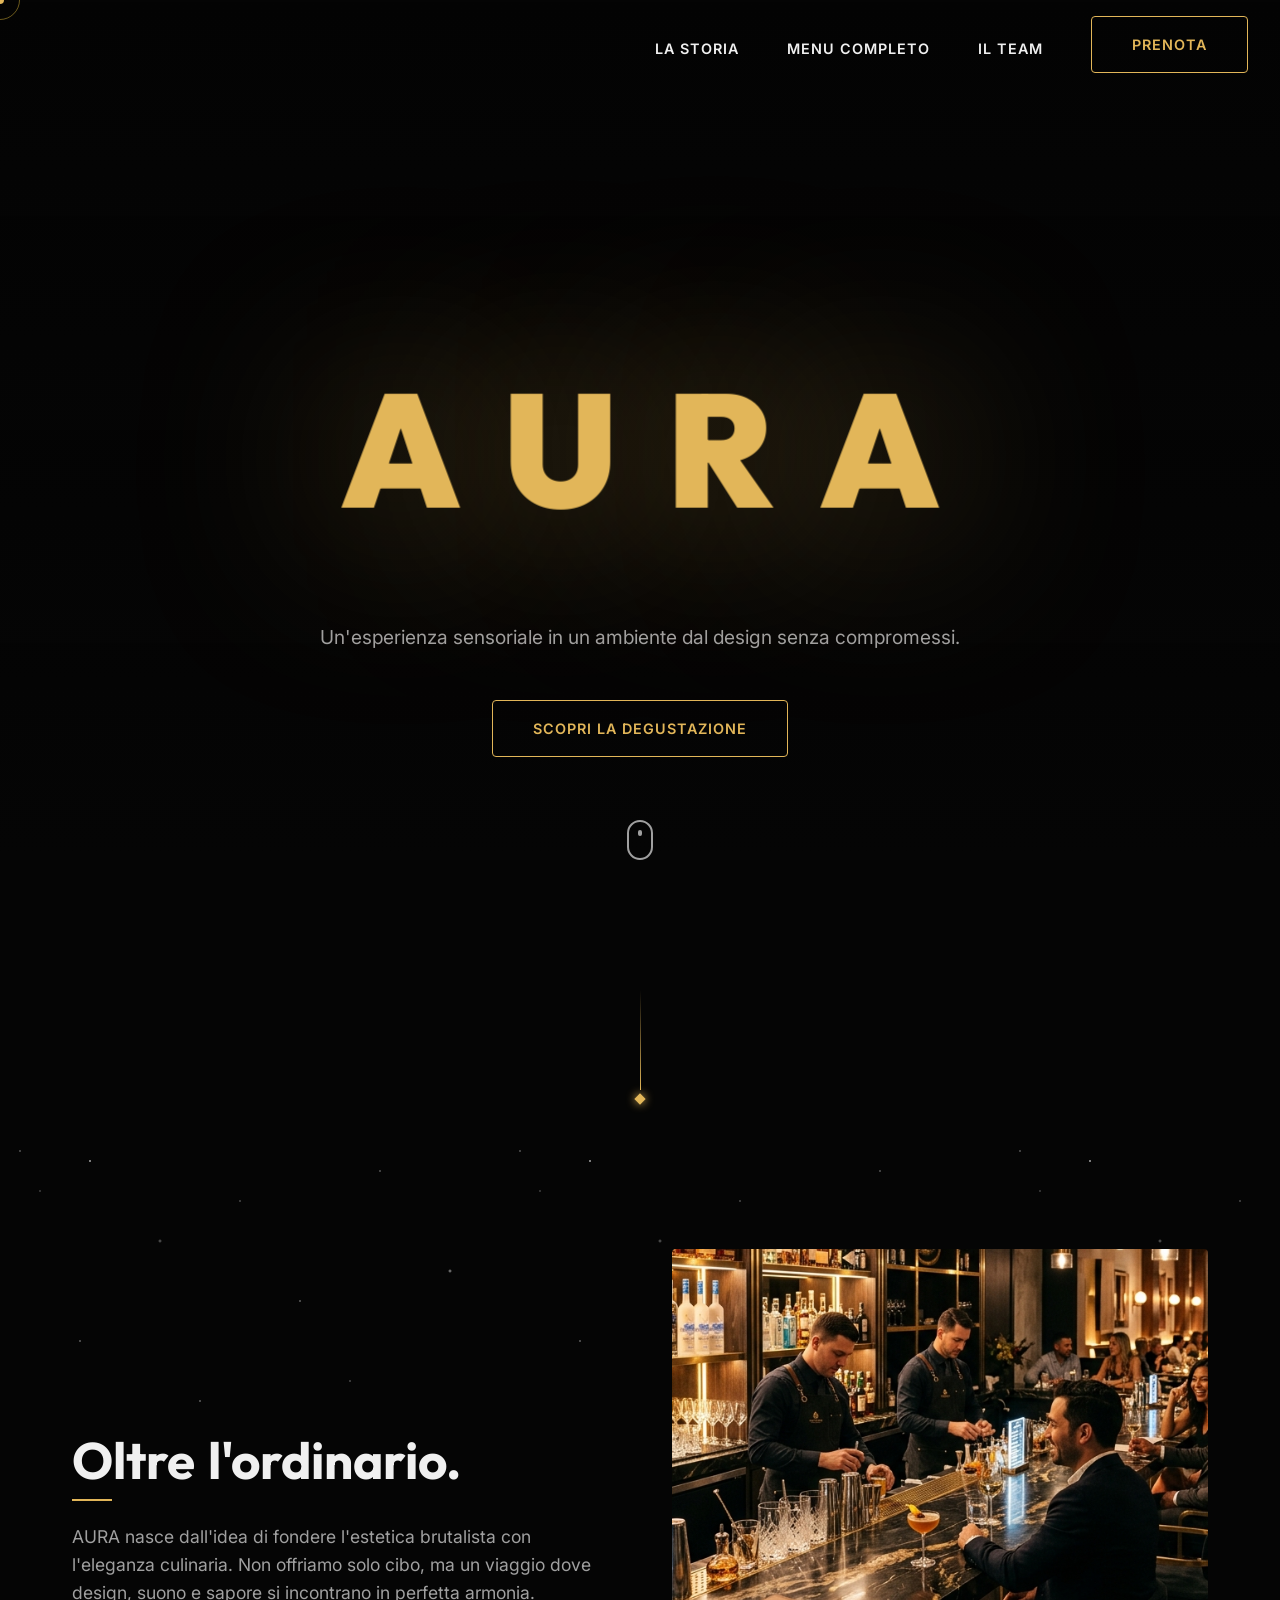
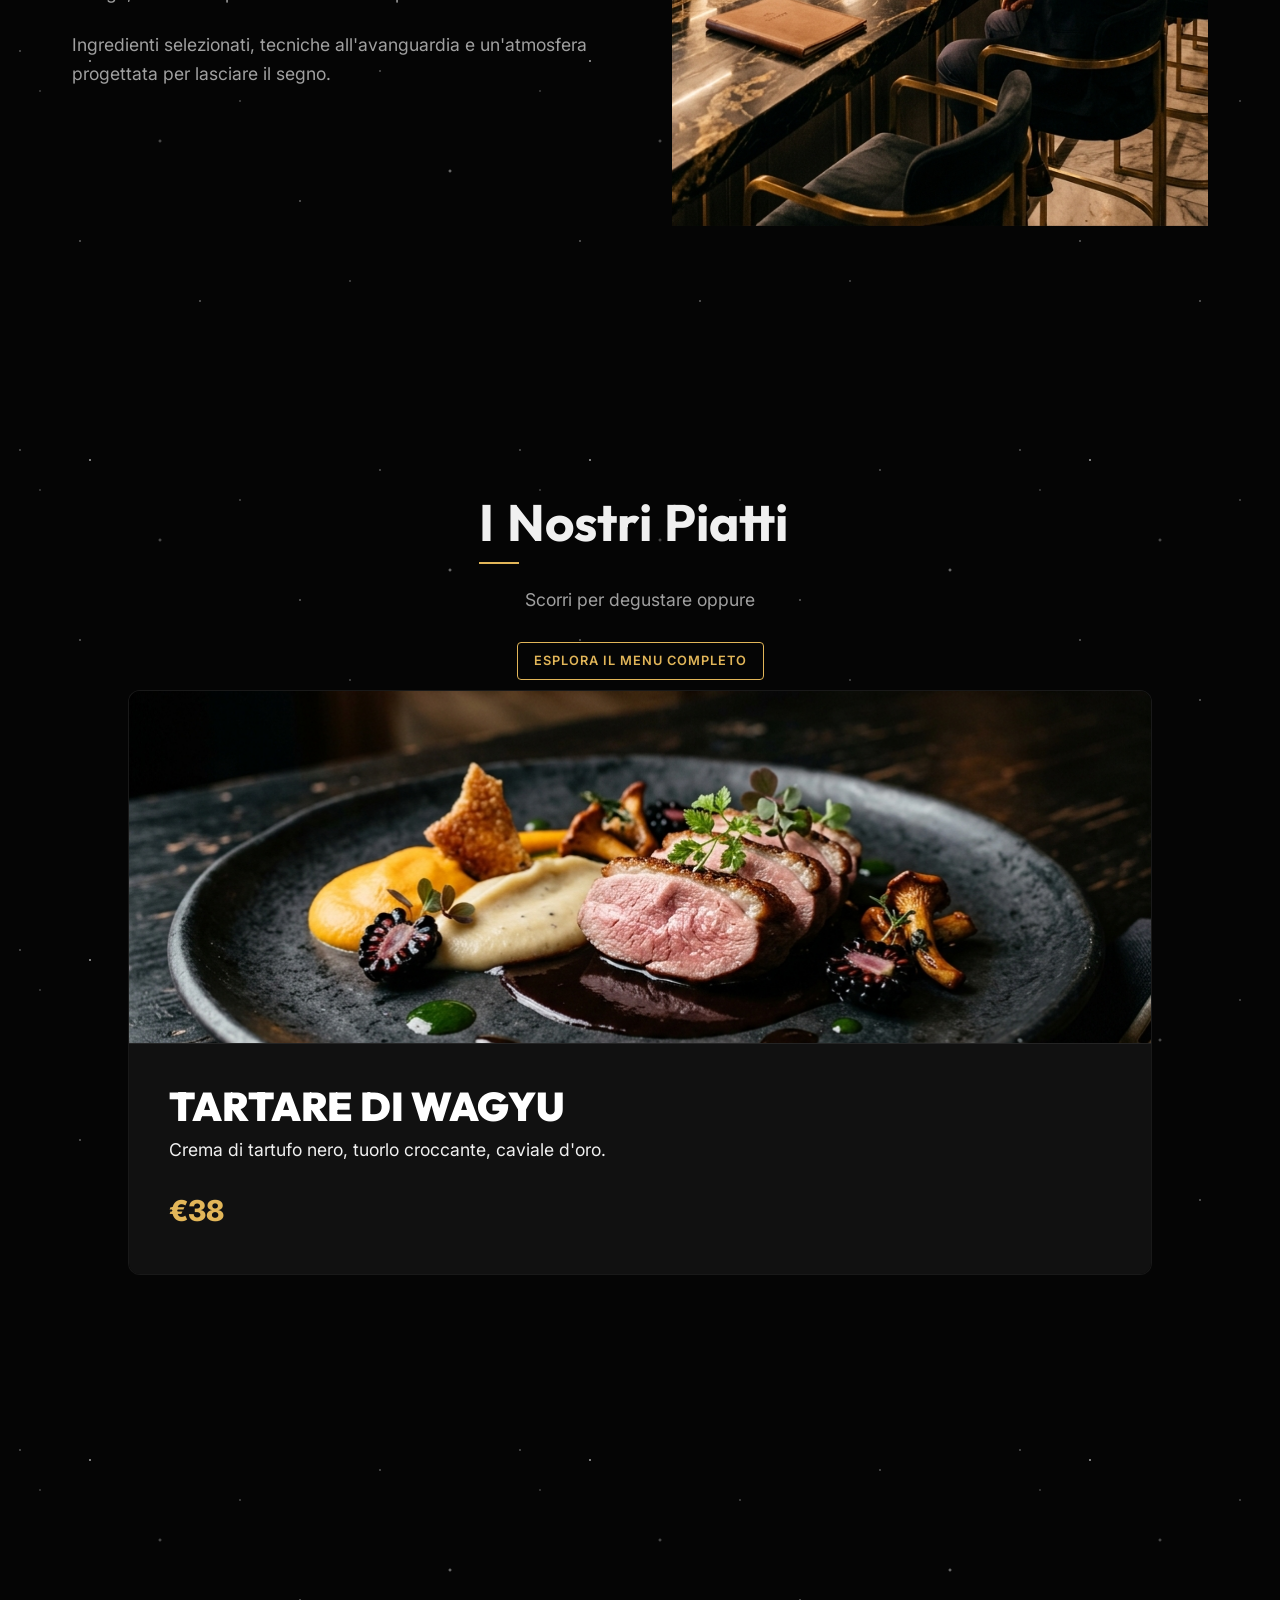
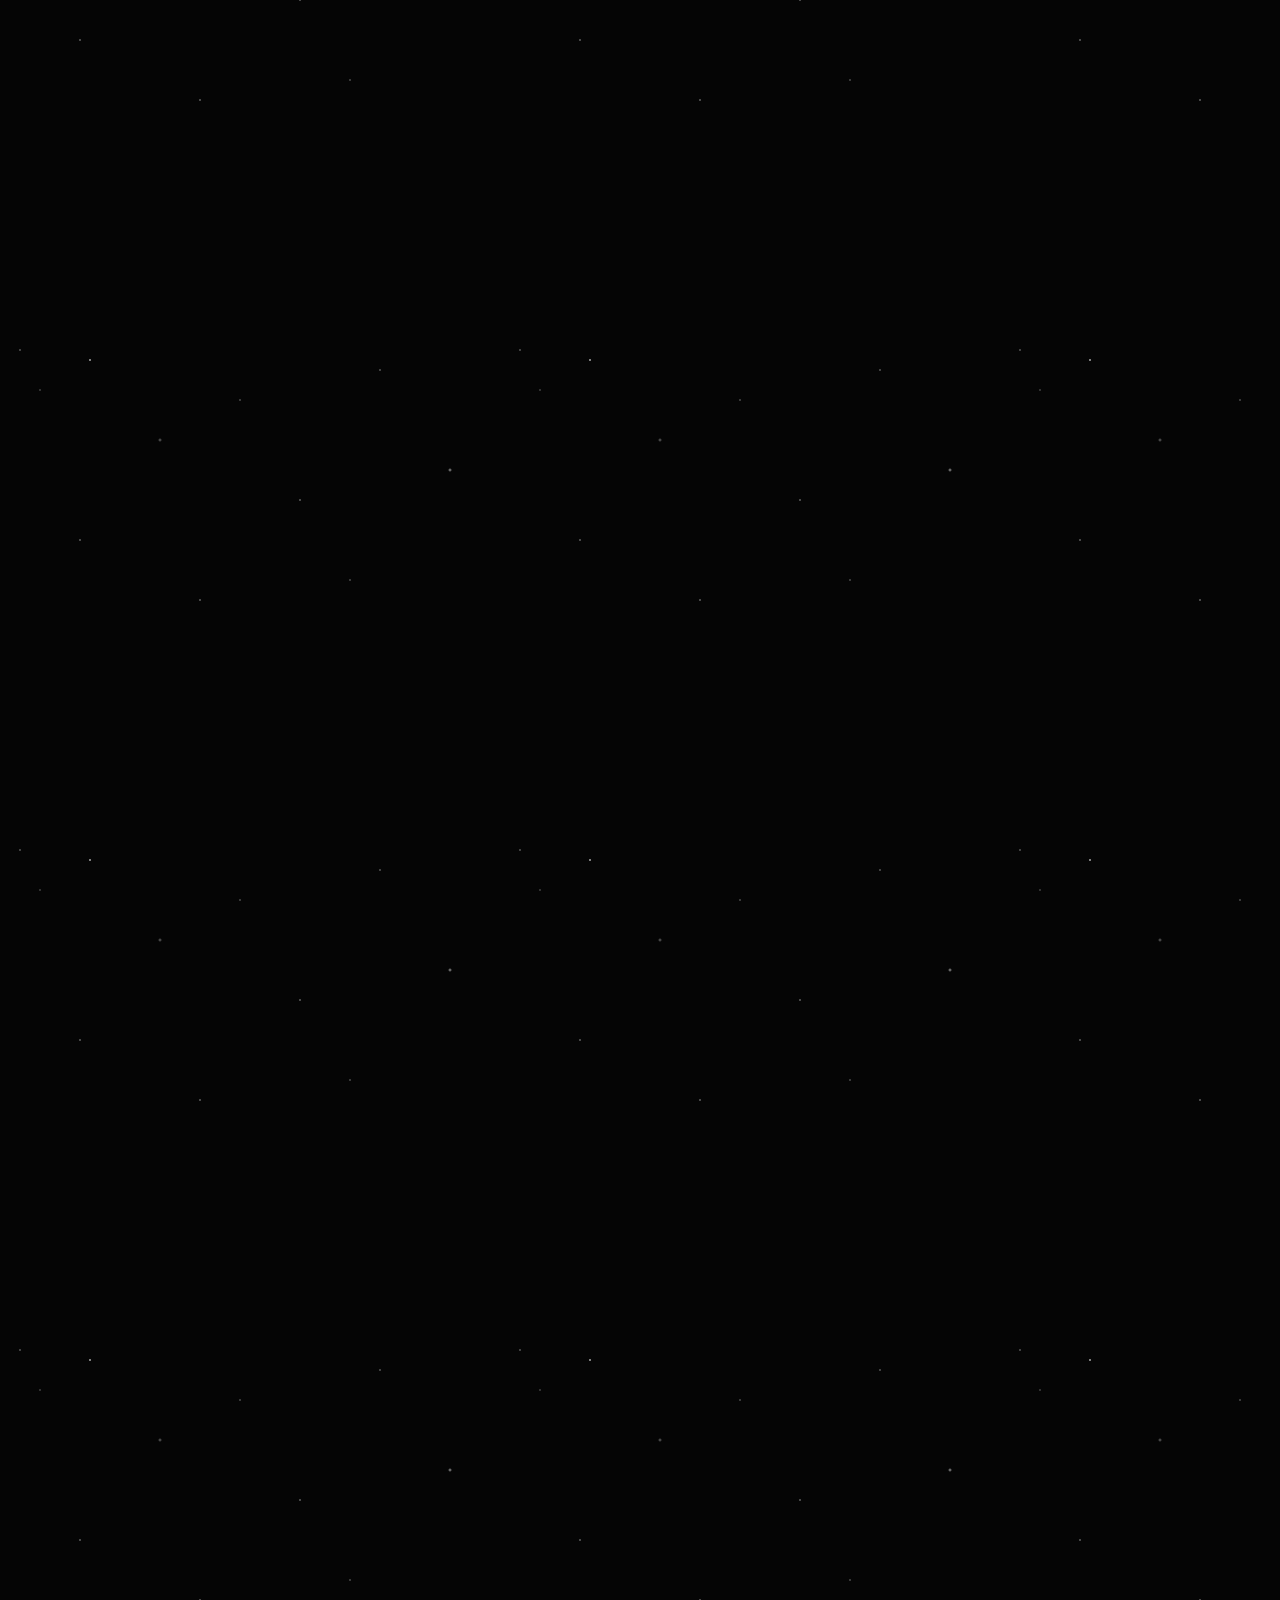
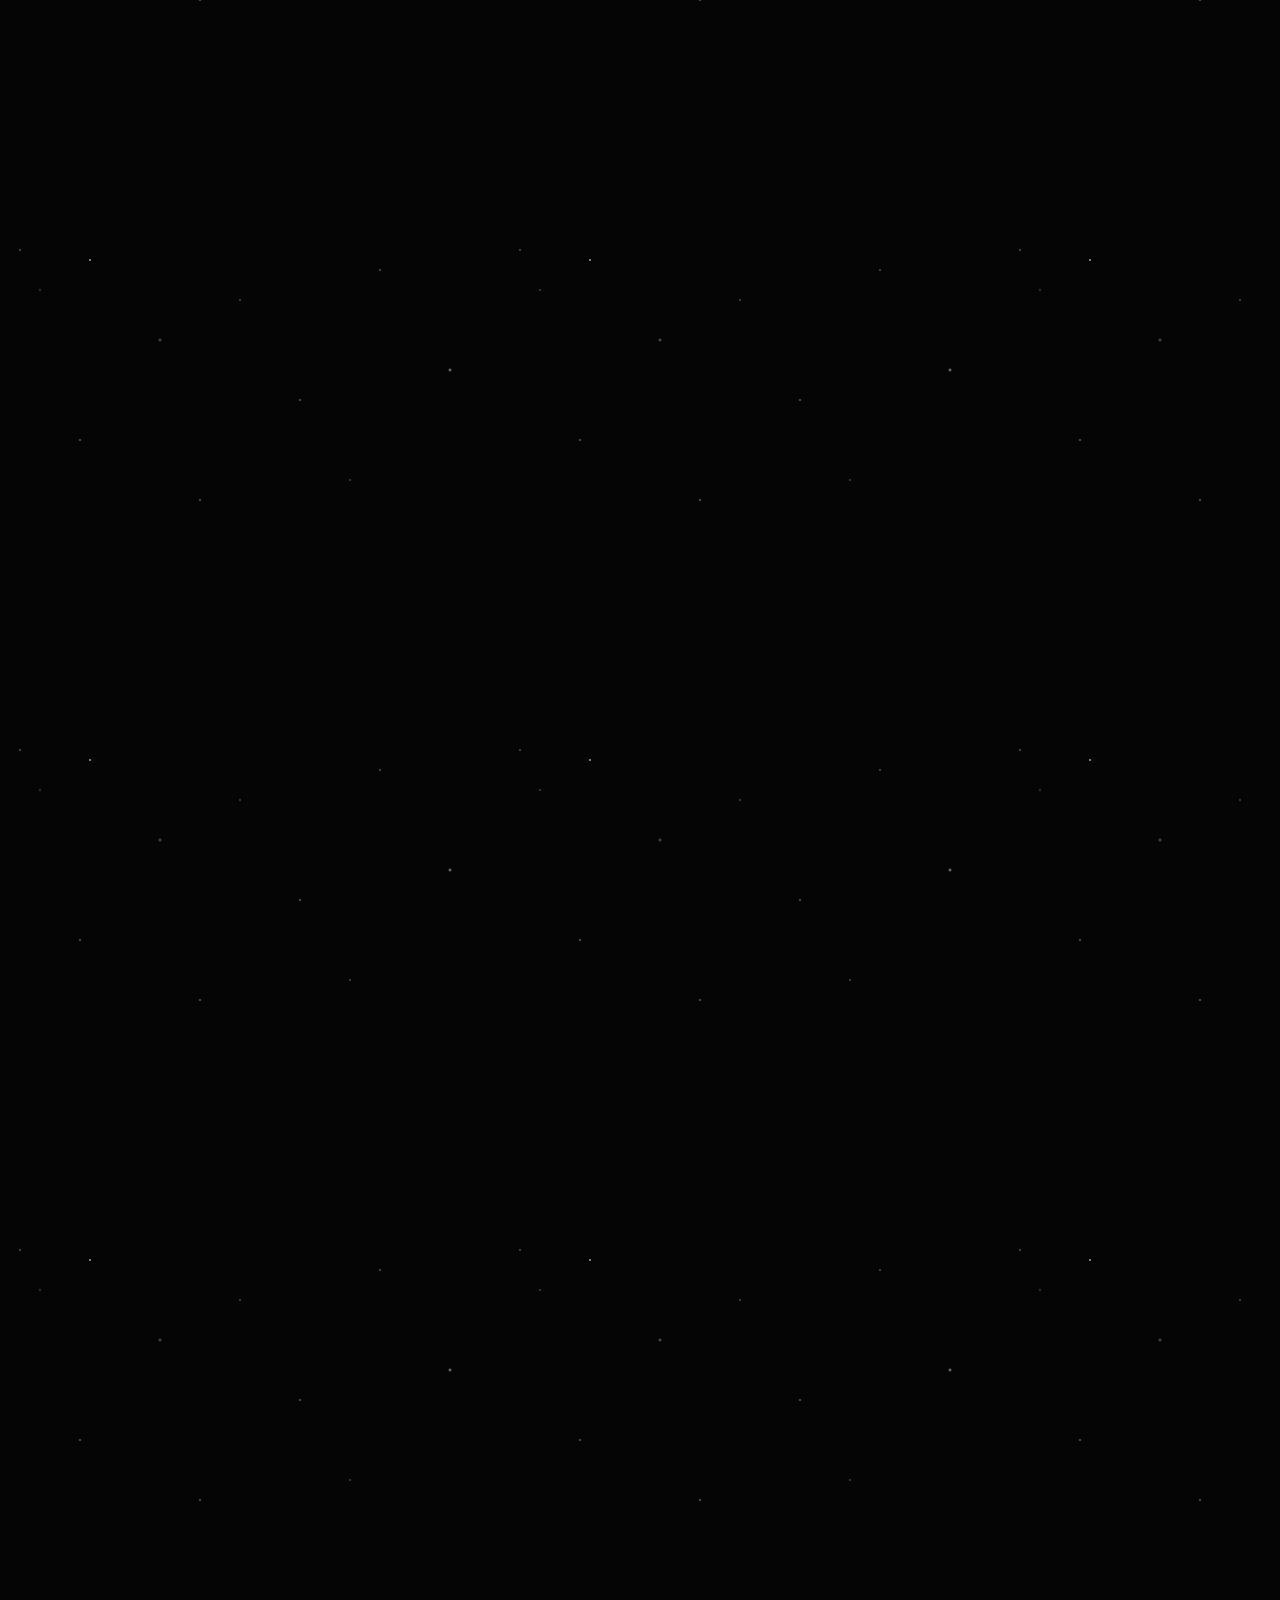
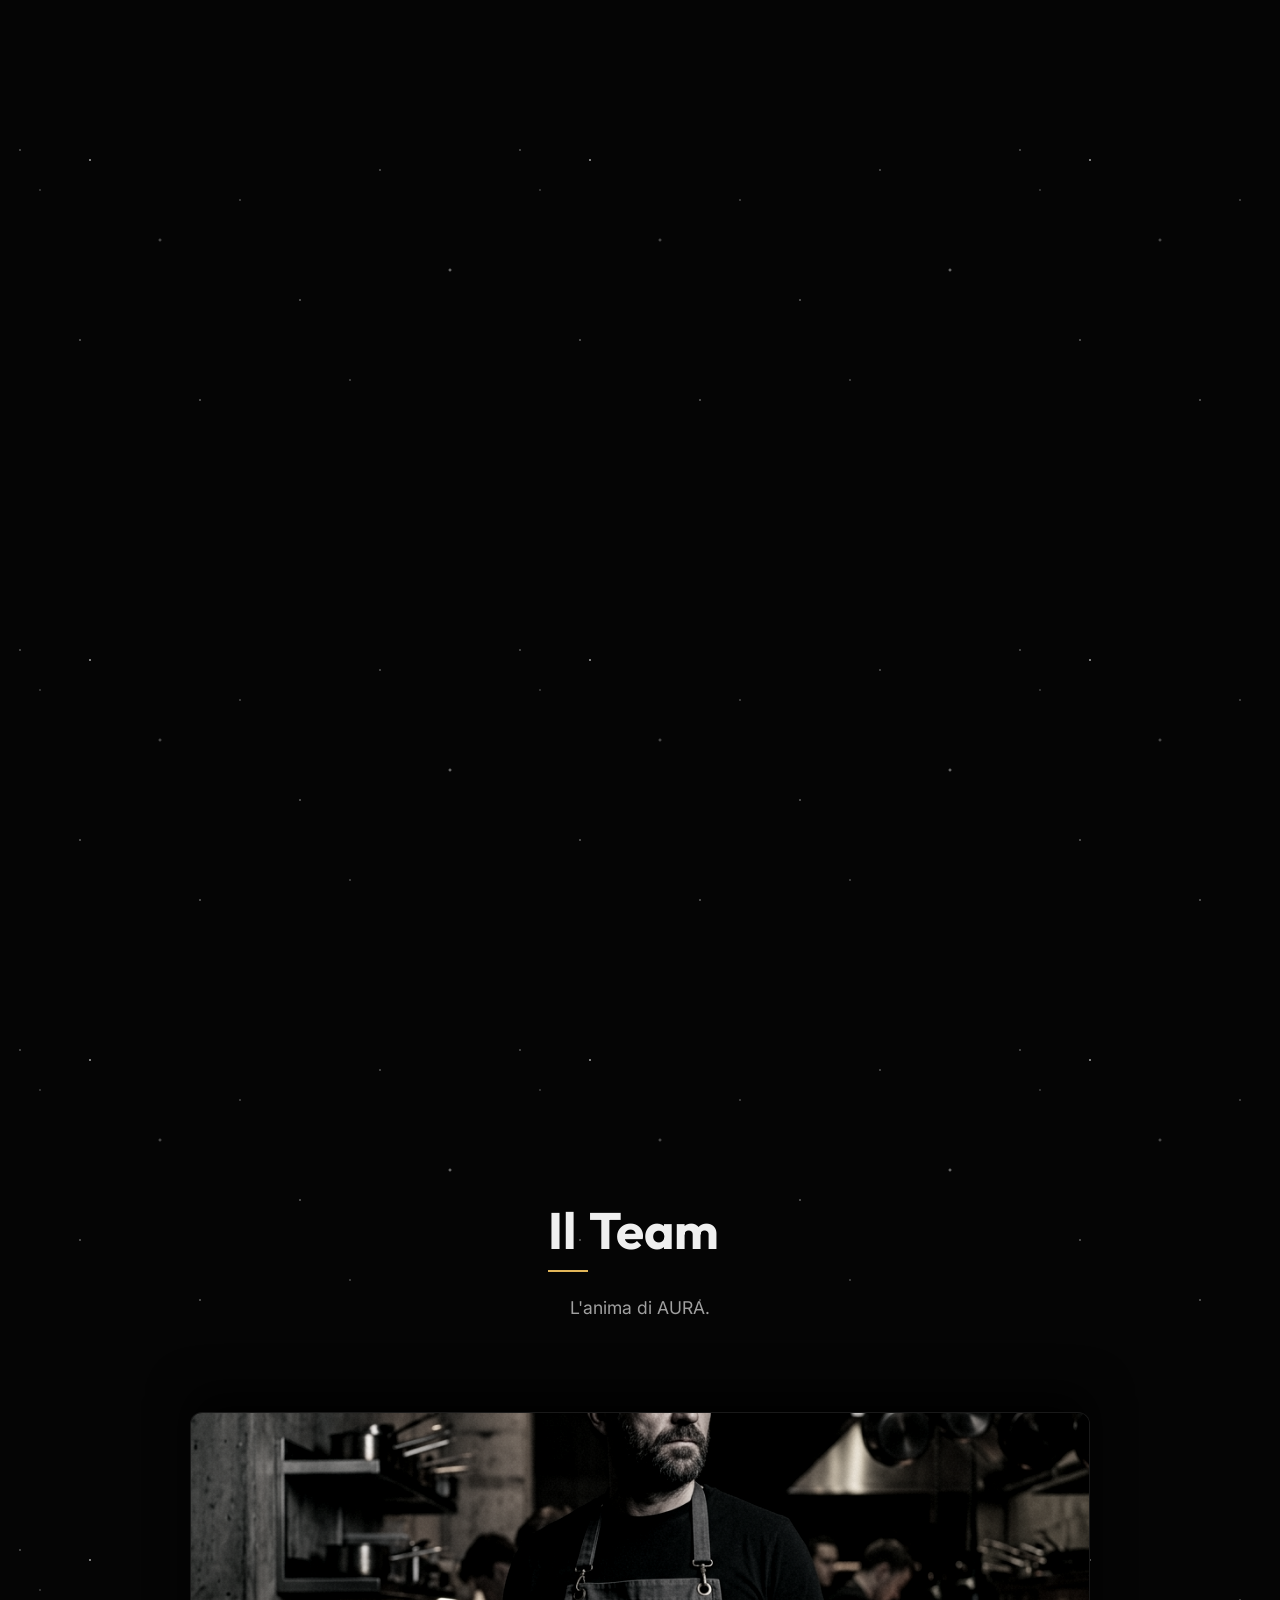
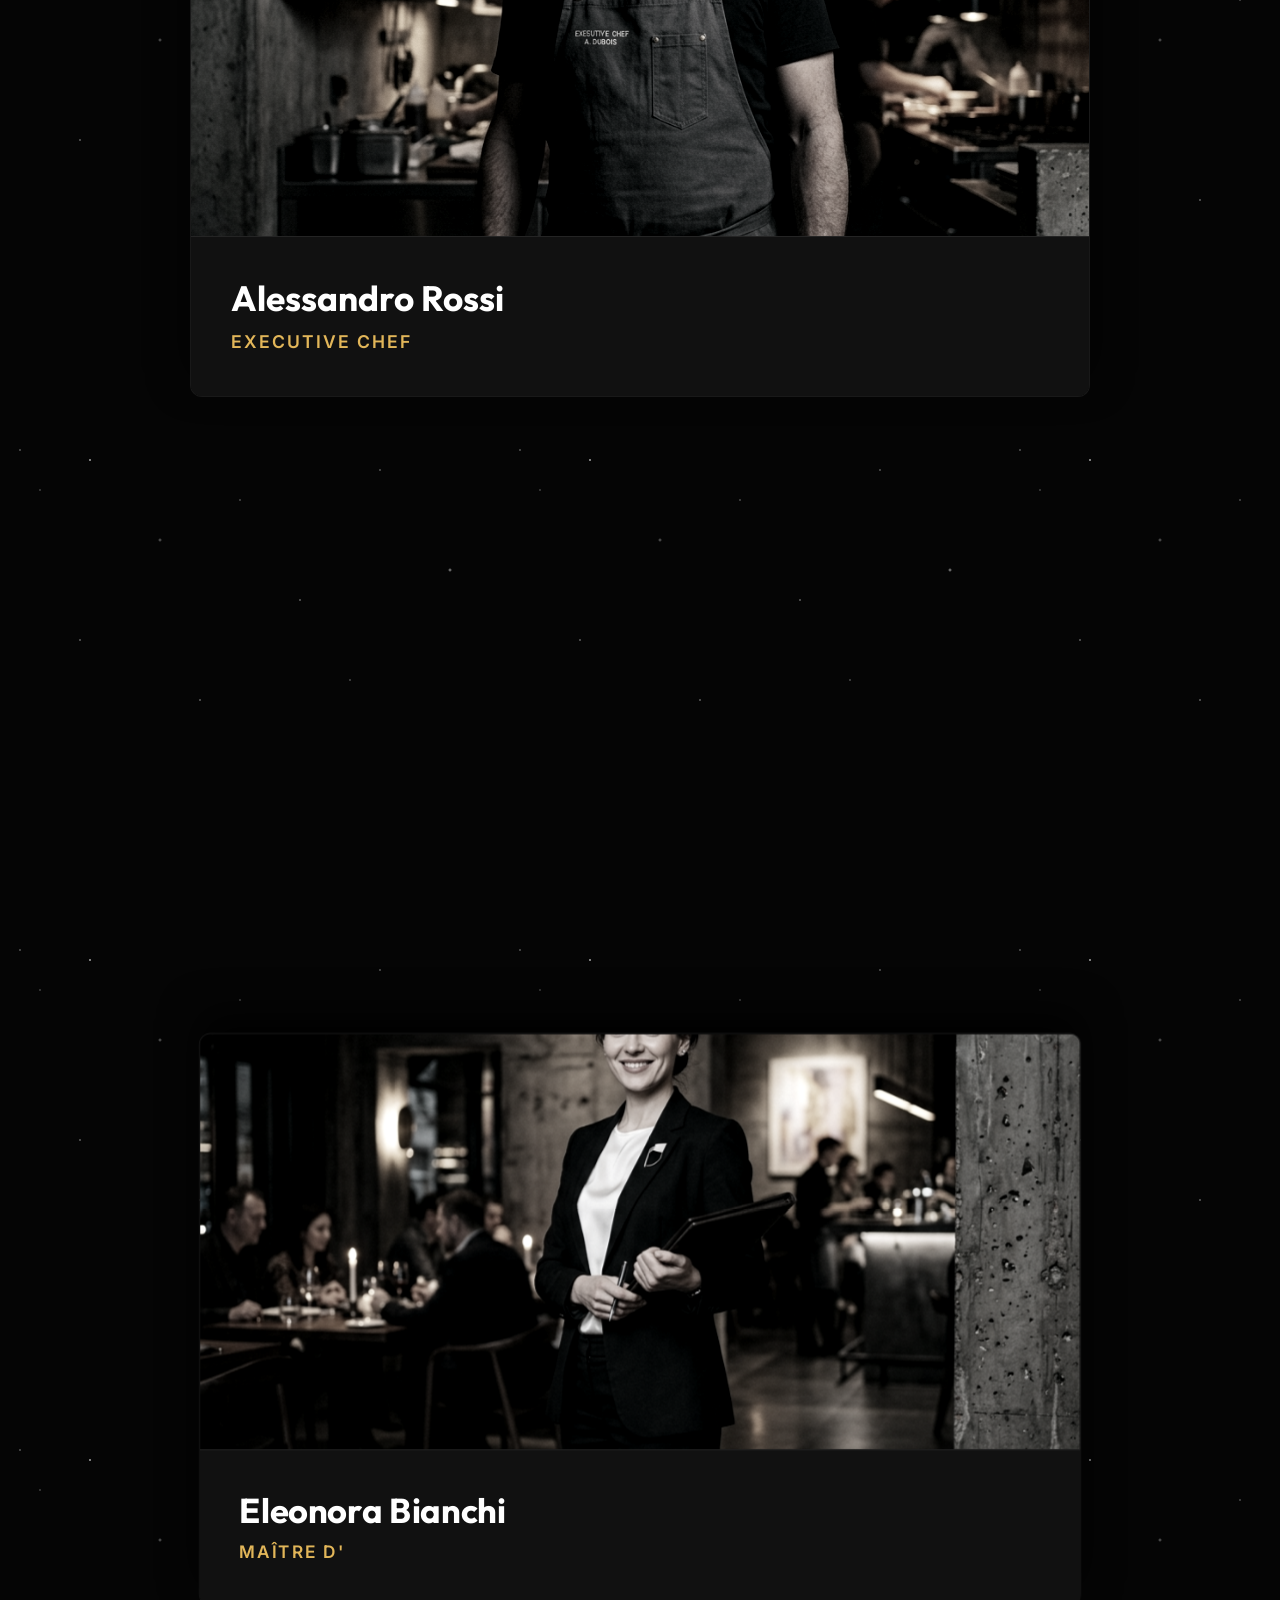
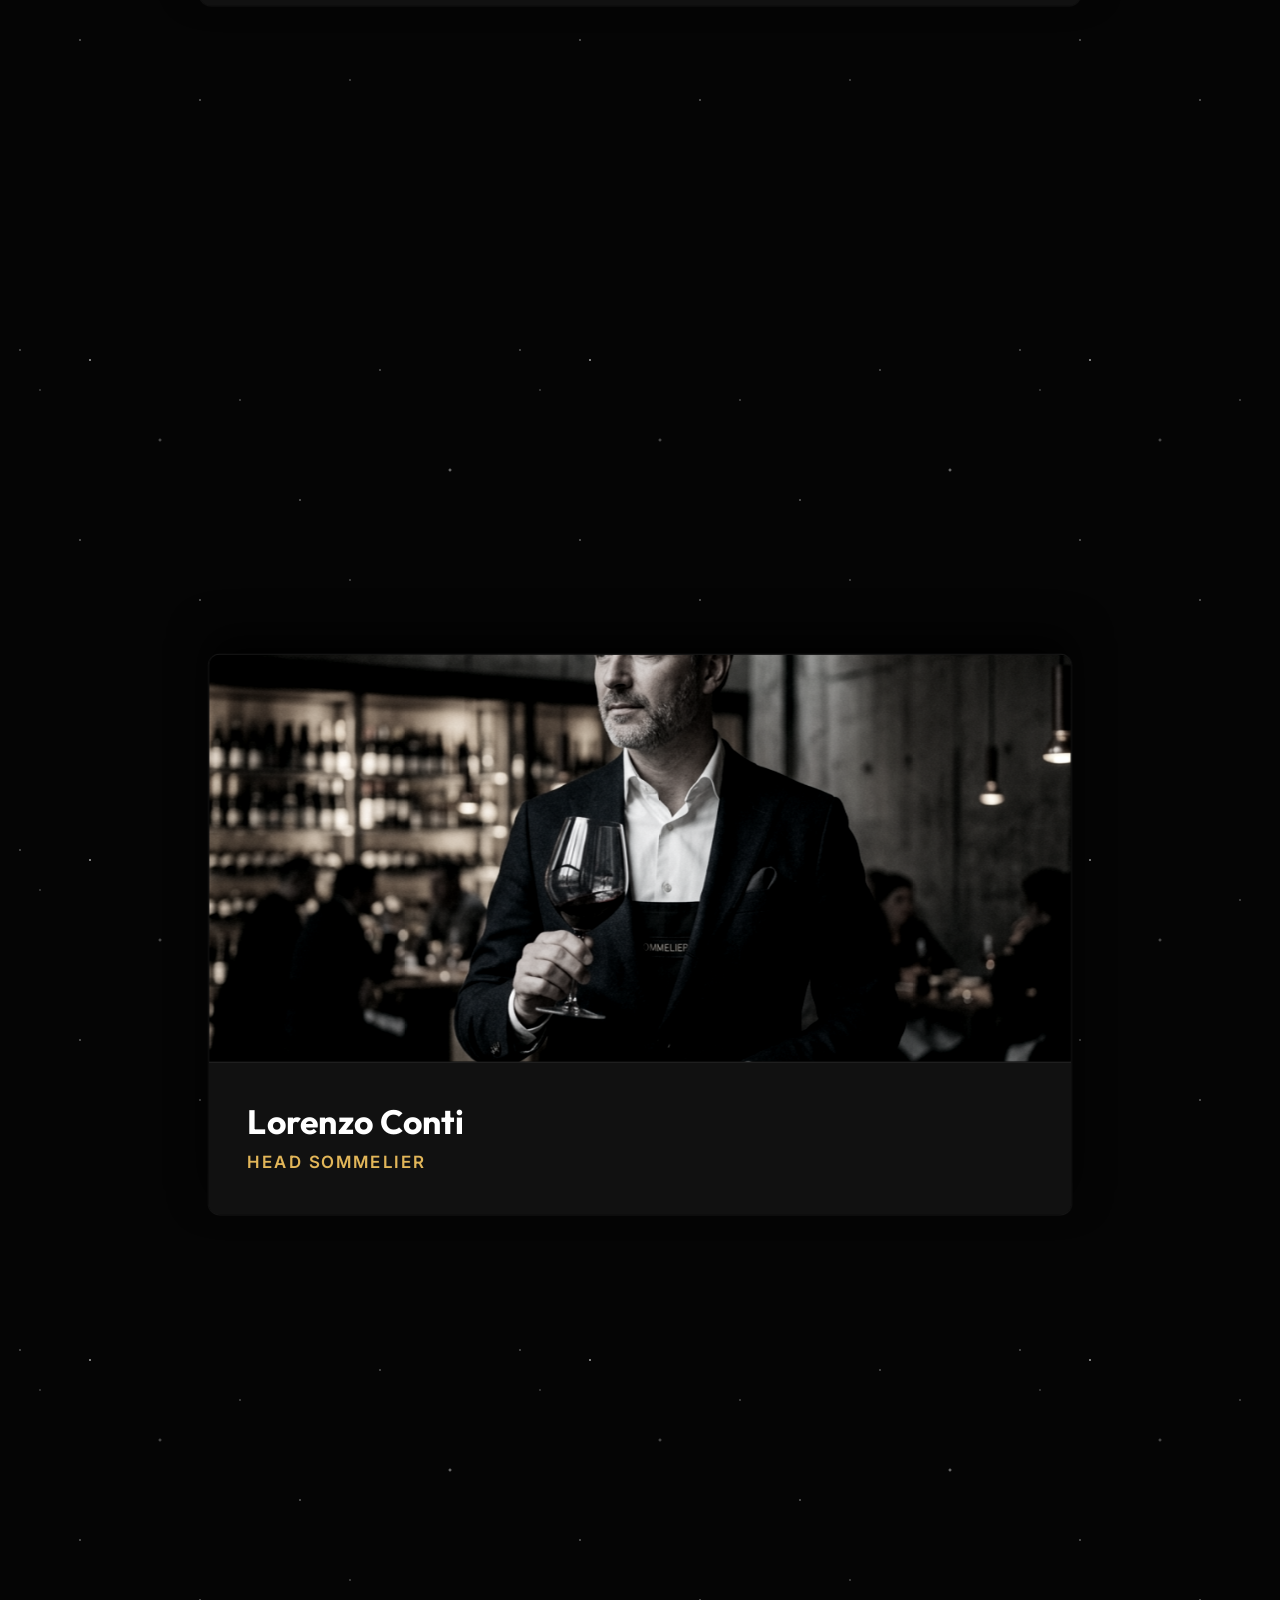
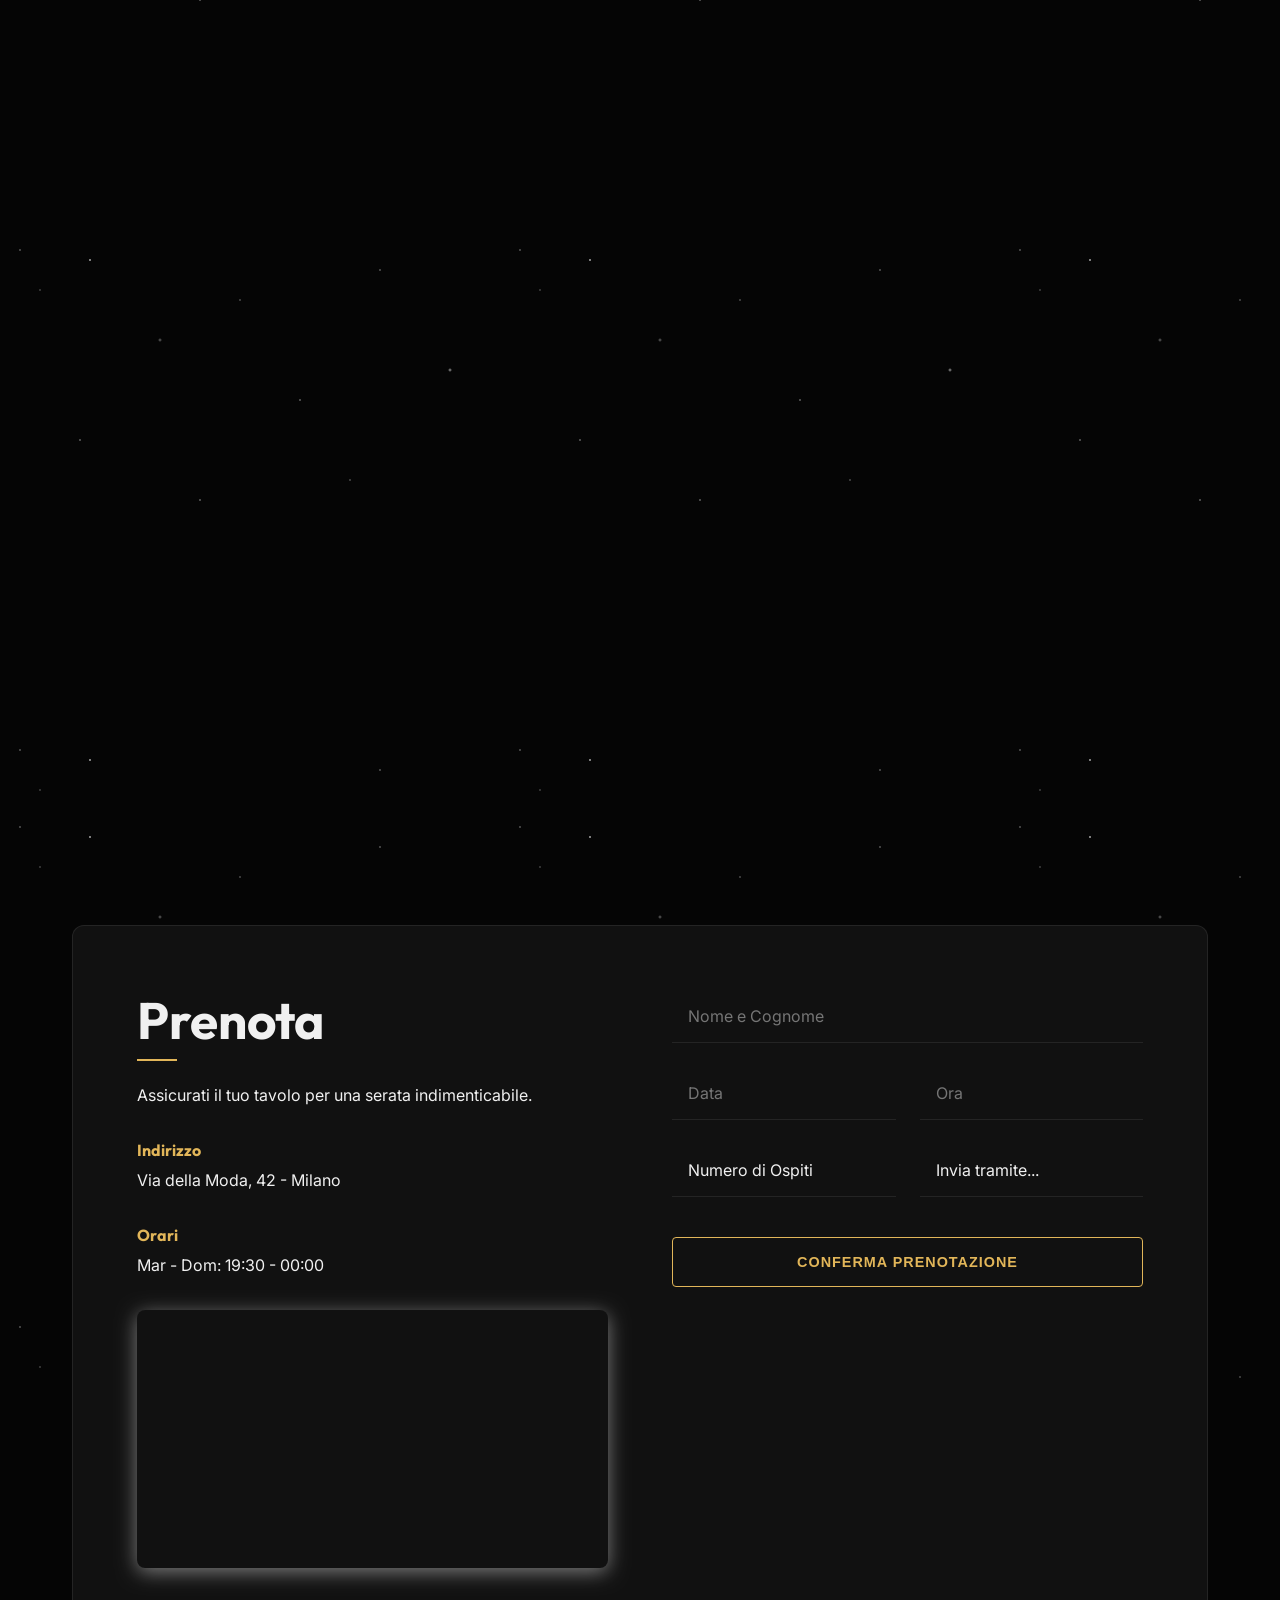
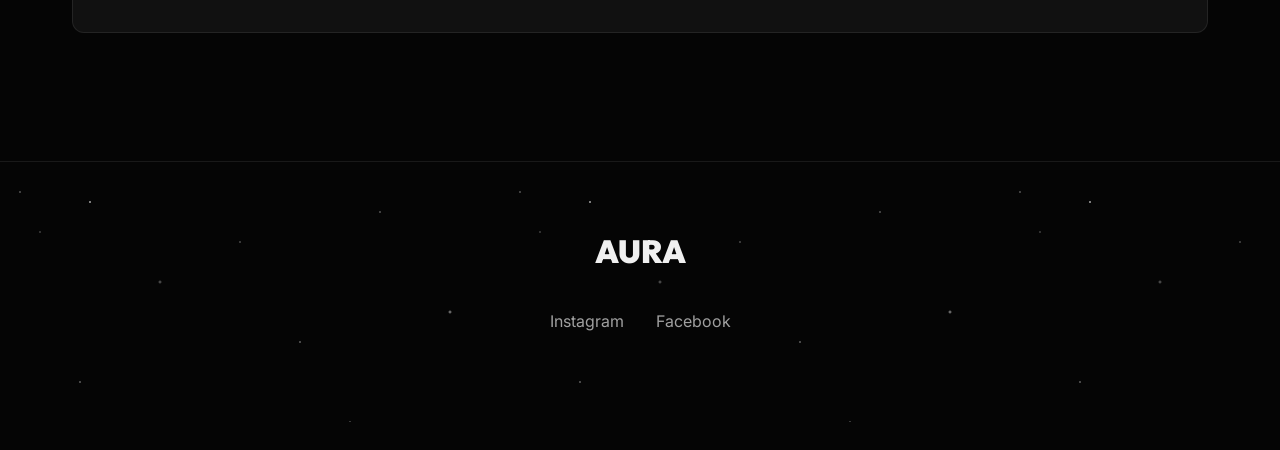
==== commit bb456e89: "Add files via upload" ====
--- a/index.html
+++ b/index.html
@@ -50,15 +50,10 @@
             </div>
         </header>
 
-        <!-- MARQUEE SECTION -->
-        <div class="marquee-section">
-            <div class="marquee-inner">
-                <span>TASTE THE UNEXPECTED &bull; </span>
-                <span>TASTE THE UNEXPECTED &bull; </span>
-                <span>TASTE THE UNEXPECTED &bull; </span>
-                <span>TASTE THE UNEXPECTED &bull; </span>
-                <span>TASTE THE UNEXPECTED &bull; </span>
-            </div>
+        <!-- ELEGANT DIVIDER -->
+        <div class="elegant-divider">
+            <div class="vertical-line"></div>
+            <div class="diamond"></div>
         </div>
 
         <!-- ABOUT SECTION -->
--- a/style.css
+++ b/style.css
@@ -14,9 +14,20 @@
     --transition-fast: 0.3s ease;
     --transition-slow: 0.8s cubic-bezier(0.16, 1, 0.3, 1);
 
-    /* Premium Dot Grid Pattern */
-    --starry-pattern: radial-gradient(rgba(255, 255, 255, 0.05) 1px, transparent 1px);
-    --starry-size: 32px 32px;
+    /* Starry Night Pattern */
+    --starry-pattern: 
+        radial-gradient(1px 1px at 20px 30px, rgba(255,255,255,0.8), rgba(0,0,0,0)),
+        radial-gradient(1px 1px at 40px 70px, rgba(255,255,255,0.6), rgba(0,0,0,0)),
+        radial-gradient(1.5px 1.5px at 90px 40px, rgba(255,255,255,0.9), rgba(0,0,0,0)),
+        radial-gradient(2px 2px at 160px 120px, rgba(255,255,255,0.4), rgba(0,0,0,0)),
+        radial-gradient(1px 1px at 240px 80px, rgba(255,255,255,0.7), rgba(0,0,0,0)),
+        radial-gradient(1.5px 1.5px at 300px 180px, rgba(255,255,255,0.5), rgba(0,0,0,0)),
+        radial-gradient(1px 1px at 380px 50px, rgba(255,255,255,0.8), rgba(0,0,0,0)),
+        radial-gradient(2px 2px at 450px 150px, rgba(255,255,255,0.6), rgba(0,0,0,0)),
+        radial-gradient(1px 1px at 80px 220px, rgba(255,255,255,0.9), rgba(0,0,0,0)),
+        radial-gradient(1.5px 1.5px at 200px 280px, rgba(255,255,255,0.5), rgba(0,0,0,0)),
+        radial-gradient(1px 1px at 350px 260px, rgba(255,255,255,0.7), rgba(0,0,0,0));
+    --starry-size: 500px 500px;
     --starry-pos: 0 0;
 }
 
@@ -235,16 +246,17 @@
     top: 0;
     left: 0;
     width: 100%;
-    height: var(--nav-height);
+    padding: 1rem 0;
     z-index: 1000;
-    transition: var(--transition-fast);
-    background: transparent;
+    transition: background-color 0.4s ease, padding 0.4s ease, backdrop-filter 0.4s ease, border-bottom 0.4s ease;
 }
 
 .navbar.scrolled {
-    background: rgba(5, 5, 5, 0.9);
-    backdrop-filter: blur(10px);
-    border-bottom: 1px solid var(--border-color);
+    background-color: rgba(10, 10, 10, 0.4);
+    backdrop-filter: blur(16px) saturate(180%);
+    -webkit-backdrop-filter: blur(16px) saturate(180%);
+    padding: 0.5rem 0;
+    border-bottom: 1px solid rgba(255, 255, 255, 0.1);
 }
 
 .nav-container {
@@ -452,6 +464,32 @@
     animation: scroll 1.5s infinite;
 }
 
+/* Elegant Divider */
+.elegant-divider {
+    display: flex;
+    flex-direction: column;
+    align-items: center;
+    padding: 10vh 0 2vh;
+    background-color: var(--bg-color);
+    position: relative;
+    z-index: 10;
+}
+
+.vertical-line {
+    width: 1px;
+    height: 100px;
+    background: linear-gradient(to bottom, transparent, var(--accent));
+}
+
+.diamond {
+    width: 8px;
+    height: 8px;
+    background-color: var(--accent);
+    transform: rotate(45deg);
+    margin-top: 5px;
+    box-shadow: 0 0 10px var(--accent);
+}
+
 /* About Section */
 .about-grid {
     display: grid;
@@ -1278,3 +1316,160 @@
         height: 60vh;
     }
 }
+
+/* Helmet Gallery Style Dishes Grid */
+.dishes-grid {
+    display: grid;
+    grid-template-columns: repeat(2, 1fr);
+    gap: 40px;
+    margin-top: 60px;
+    max-width: 1100px;
+    margin-left: auto;
+    margin-right: auto;
+    padding: 0 20px;
+    align-items: start; /* Allows uneven column scrolling later */
+}
+
+/* Offset the second column to create a masonry look */
+@media (min-width: 769px) {
+    .dishes-grid .dish-item:nth-child(even) {
+        margin-top: 120px;
+    }
+}
+
+.dish-item {
+    position: relative;
+    width: 100%;
+}
+
+.dish-card {
+    position: relative;
+    width: 100%;
+    aspect-ratio: 1 / 1.05;
+    background-color: #111111;
+    clip-path: polygon(0 0, 100% 0, 100% 85%, 70% 85%, 65% 100%, 0 100%);
+    overflow: hidden;
+    cursor: pointer;
+    /* initial state for JS */
+    transform: perspective(900px) rotateX(0) rotateY(0) scale(1);
+    transform-style: preserve-3d;
+    will-change: transform;
+}
+
+.dish-border-svg {
+    position: absolute;
+    top: 0; left: 0; width: 100%; height: 100%;
+    pointer-events: none;
+    fill: none;
+    stroke: rgba(255, 255, 255, 0.2);
+    stroke-width: 2px;
+    vector-effect: non-scaling-stroke;
+    z-index: 5;
+    transition: stroke 0.3s ease;
+}
+
+.dish-card:hover .dish-border-svg {
+    stroke: rgba(255, 255, 255, 0.5);
+}
+
+.dish-img {
+    width: 100%;
+    height: 100%;
+    object-fit: cover;
+    pointer-events: none;
+    transition: transform 0.5s cubic-bezier(0.25, 0.46, 0.45, 0.94);
+    will-change: transform;
+    opacity: 0.8; /* Slight dim when no image or dark image */
+}
+
+.dish-card:hover .dish-img {
+    opacity: 1;
+}
+
+/* Info positioned in the cutout space */
+.dish-info {
+    position: absolute;
+    bottom: 0;
+    right: 0;
+    width: 40%;
+    height: 15%;
+    display: flex;
+    flex-direction: column;
+    justify-content: center;
+    align-items: flex-end;
+    padding-right: 10px;
+    padding-bottom: 5px;
+    pointer-events: none;
+}
+
+.dish-name {
+    color: #fff;
+    font-size: 14px;
+    font-family: var(--font-body);
+    font-weight: 500;
+    margin-bottom: 2px;
+    text-align: right;
+}
+
+.dish-price {
+    color: var(--accent); /* Premium Gold */
+    font-size: 15px;
+    font-family: var(--font-heading);
+    font-weight: 700;
+}
+
+@media (max-width: 768px) {
+    .dishes-grid {
+        grid-template-columns: 1fr;
+        gap: 30px;
+    }
+    .dishes-grid .dish-item:nth-child(even) {
+        margin-top: 0;
+    }
+}
+
+/* Ingredients Overlay (Click Interaction) */
+.dish-ingredients-overlay {
+    position: absolute;
+    top: 0; left: 0; width: 100%; height: 100%;
+    background-color: rgba(10, 10, 10, 0.85);
+    backdrop-filter: blur(8px);
+    display: flex;
+    flex-direction: column;
+    justify-content: center;
+    align-items: center;
+    padding: 30px;
+    text-align: center;
+    opacity: 0;
+    visibility: hidden;
+    transform: translateY(20px);
+    transition: all 0.5s cubic-bezier(0.16, 1, 0.3, 1);
+    z-index: 10;
+}
+
+.dish-item.show-ingredients .dish-ingredients-overlay {
+    opacity: 1;
+    visibility: visible;
+    transform: translateY(0);
+}
+
+.dish-item.show-ingredients .dish-img {
+    filter: blur(4px) brightness(0.3);
+    transform: scale(1.1);
+}
+
+.dish-ingredients-overlay h4 {
+    color: var(--accent);
+    font-size: 14px;
+    font-family: var(--font-heading);
+    text-transform: uppercase;
+    letter-spacing: 2px;
+    margin-bottom: 12px;
+}
+
+.dish-ingredients-overlay p {
+    color: #fff;
+    font-size: 16px;
+    line-height: 1.6;
+    font-weight: 300;
+}
